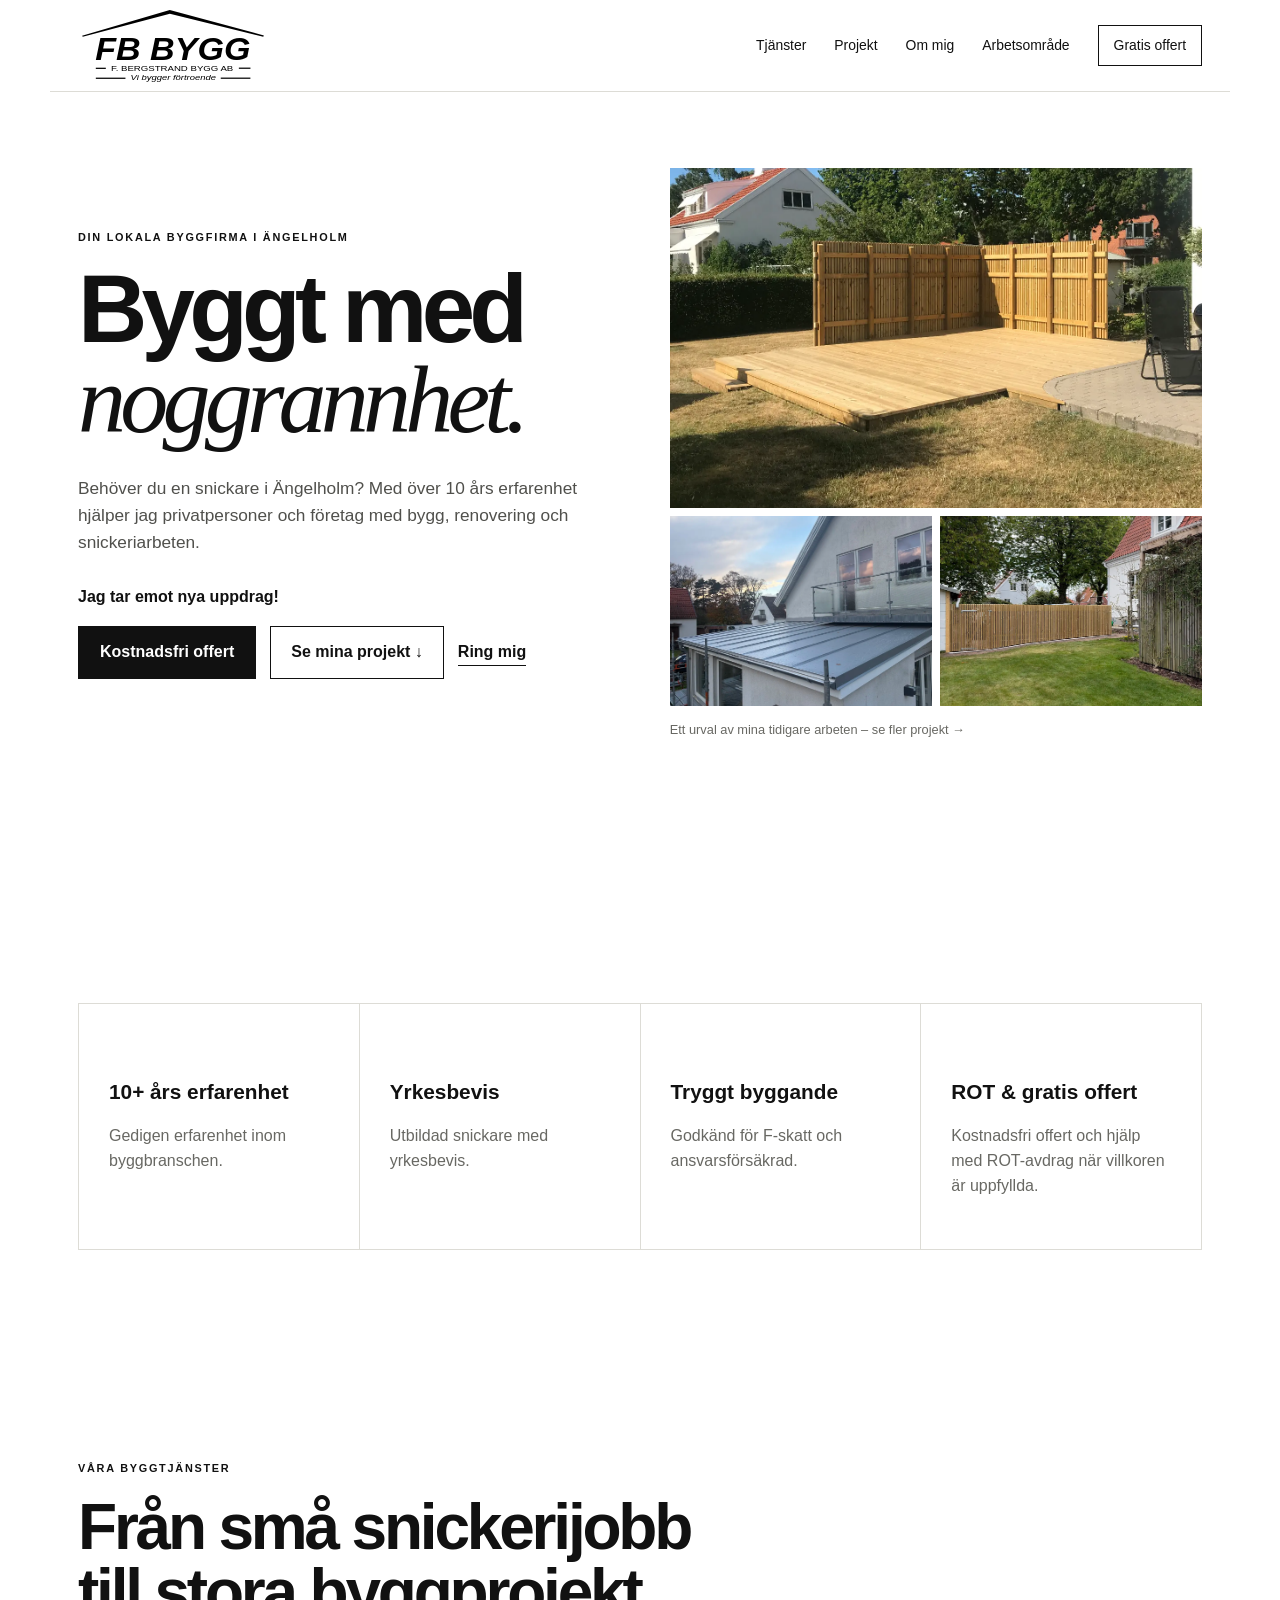
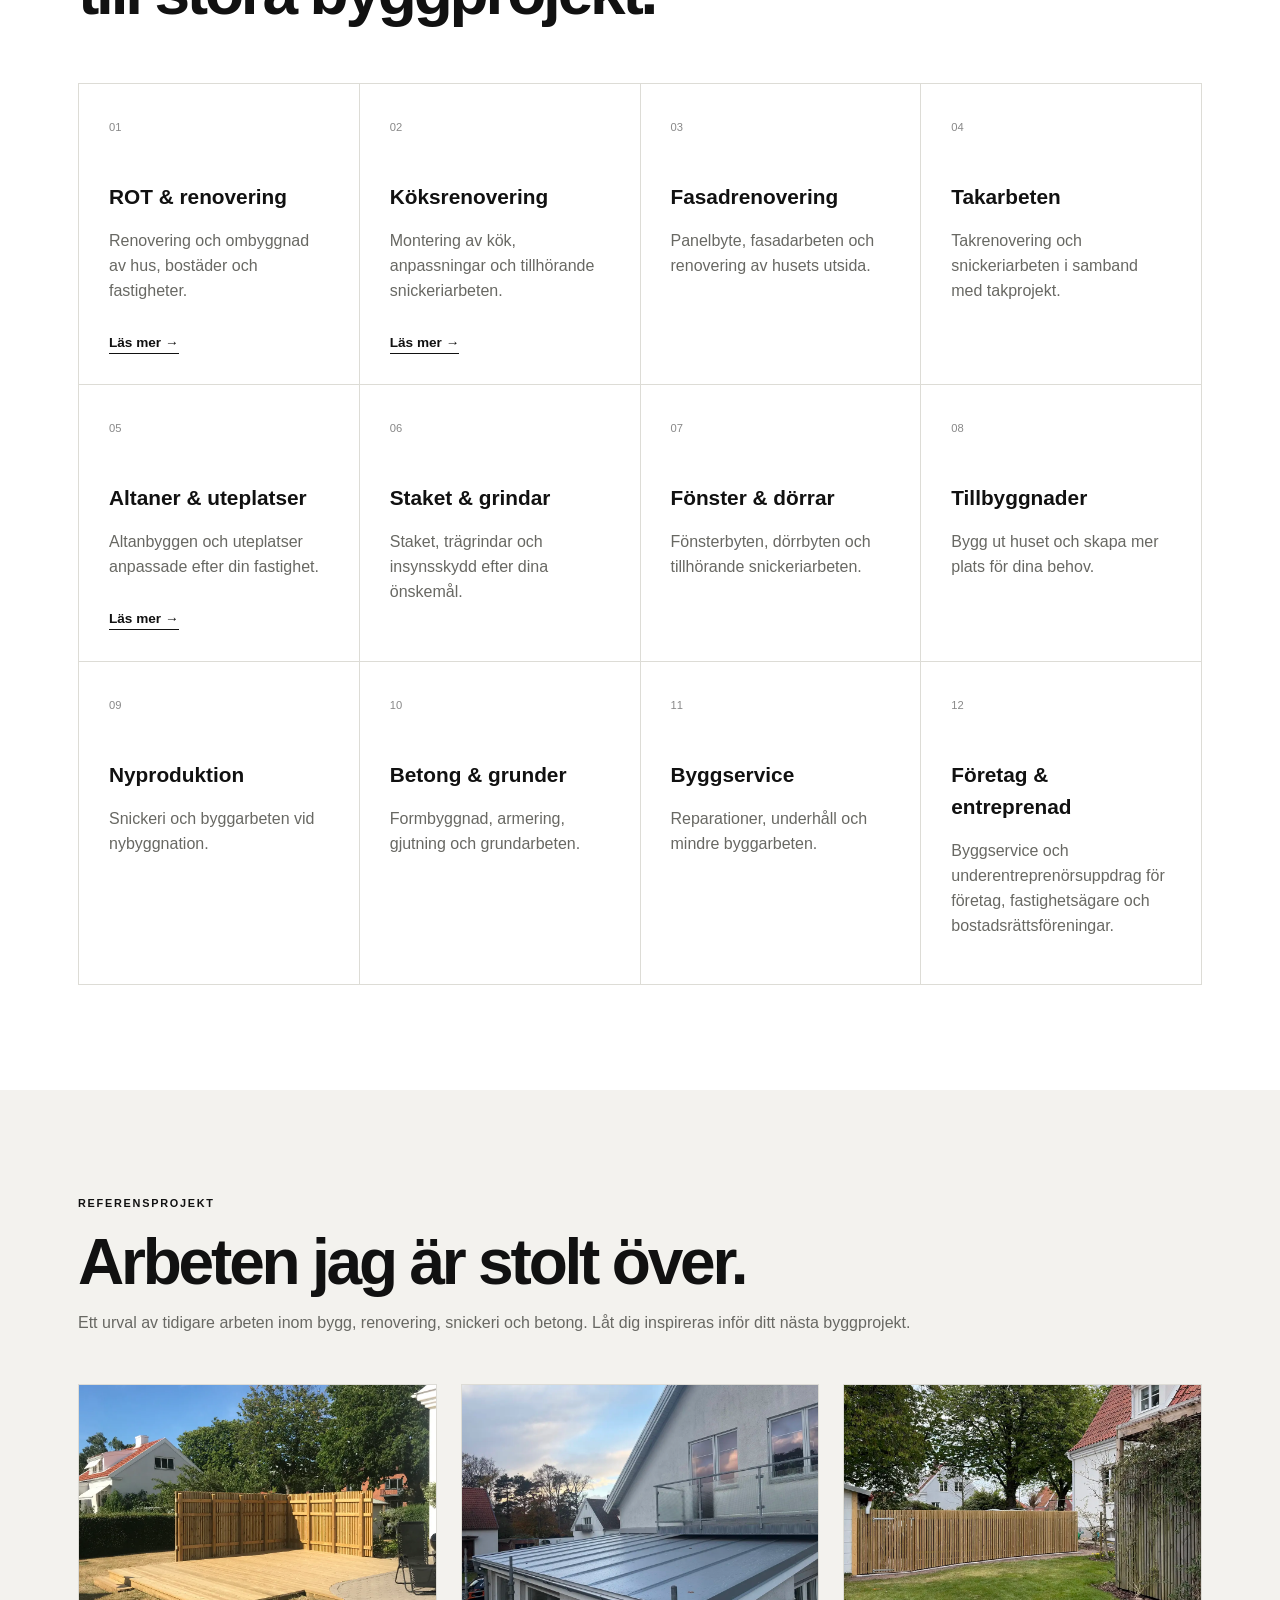
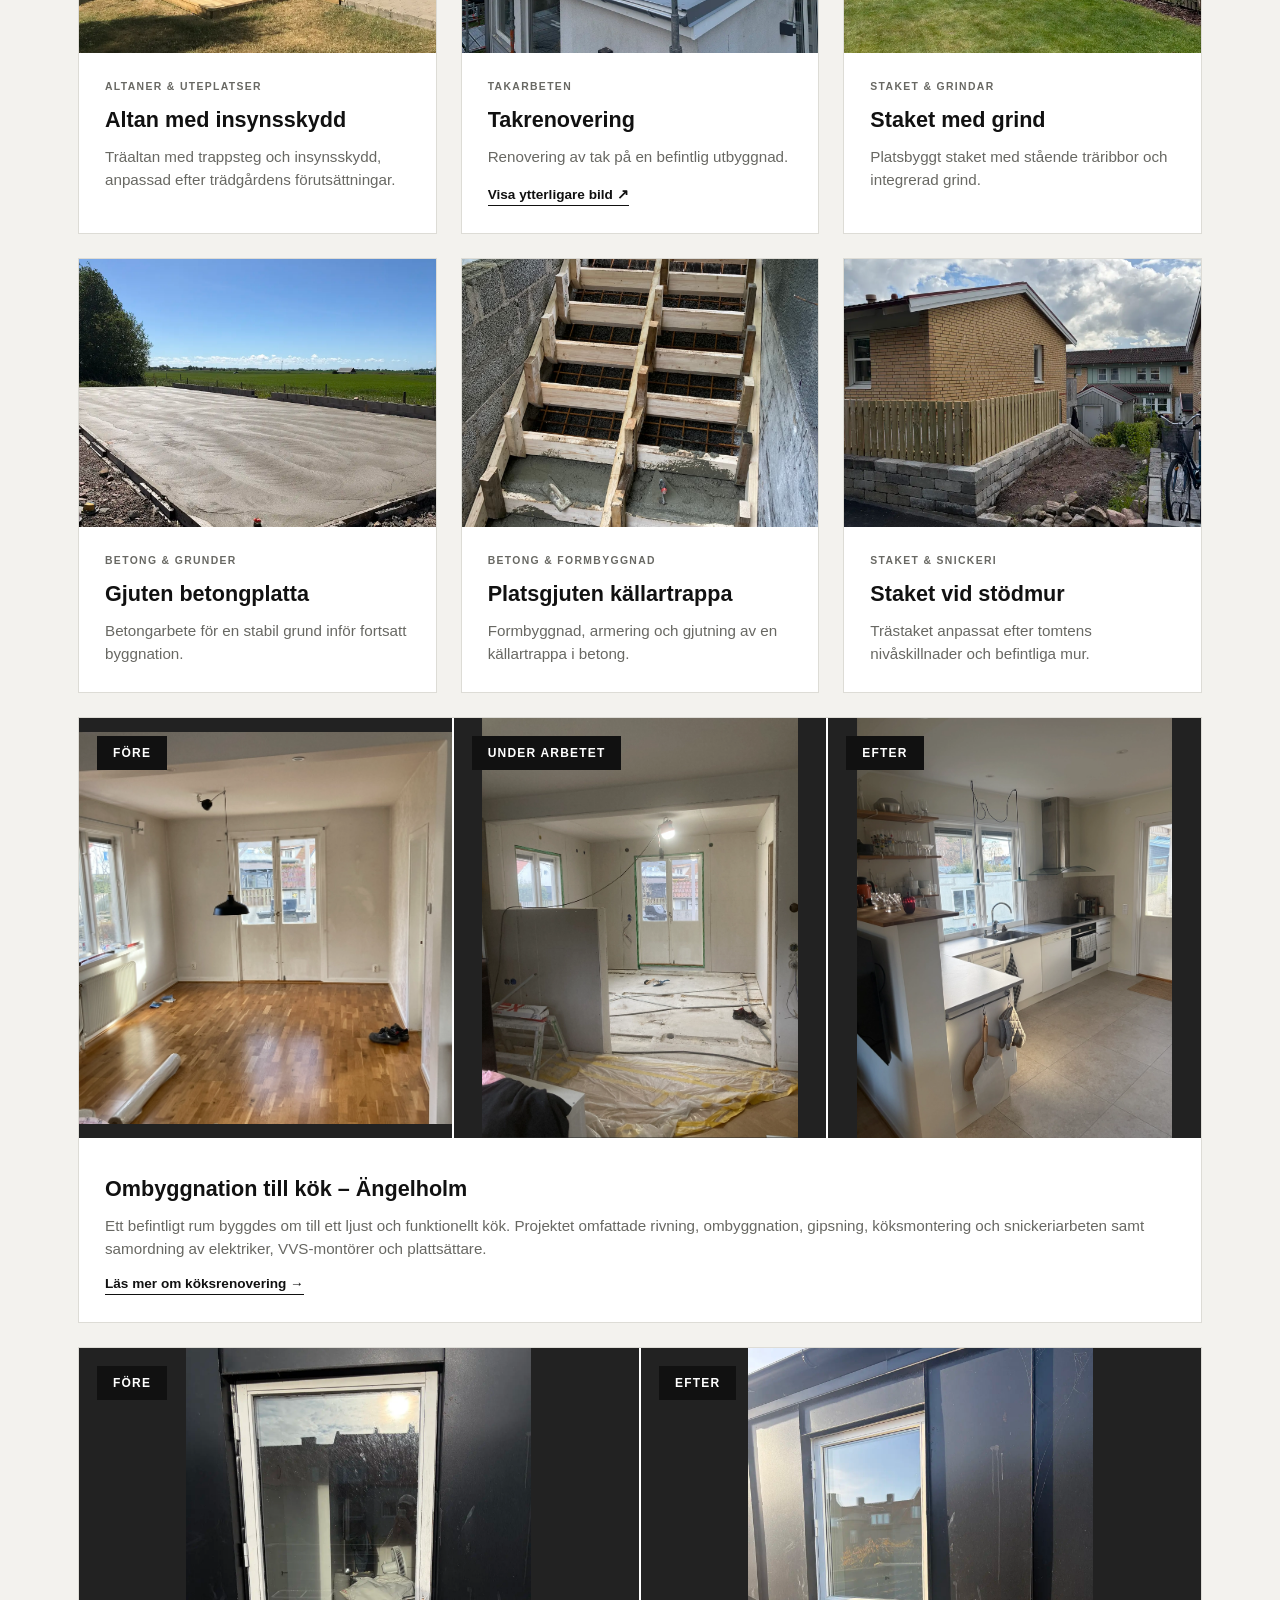
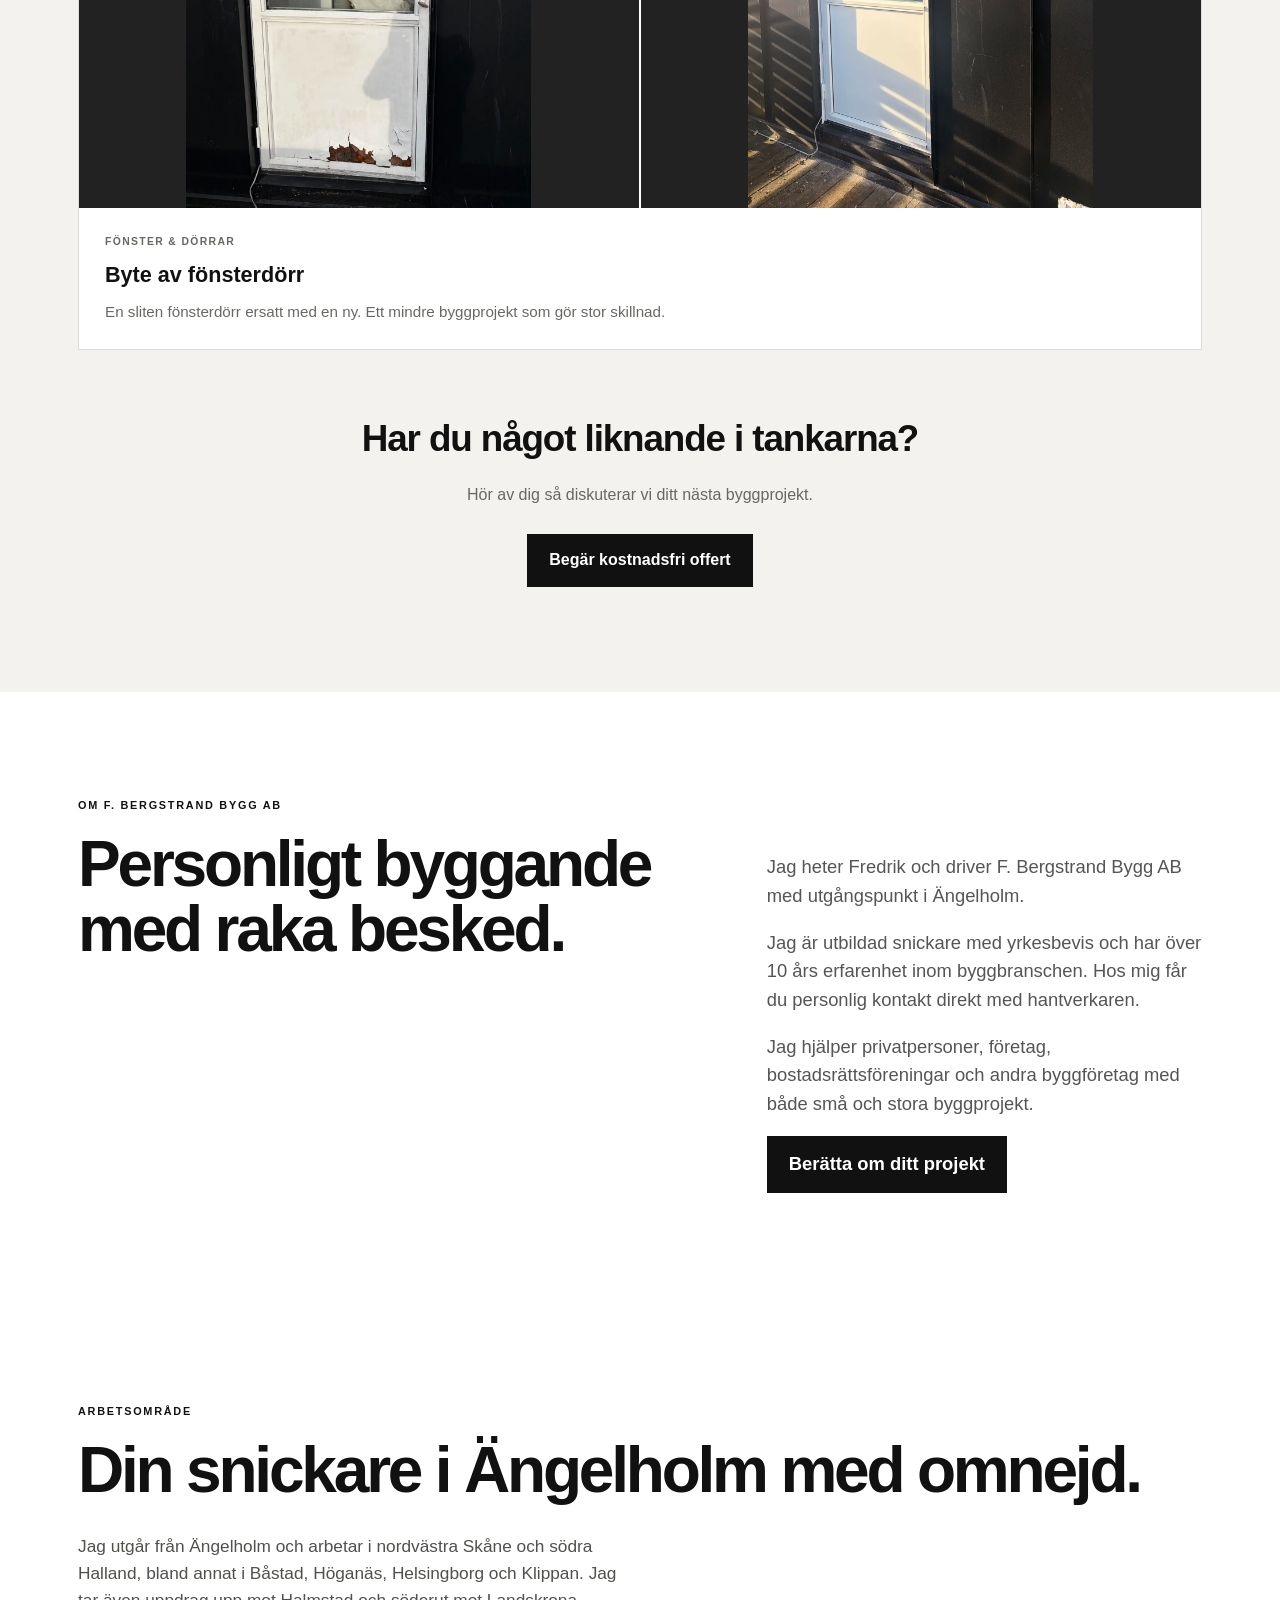
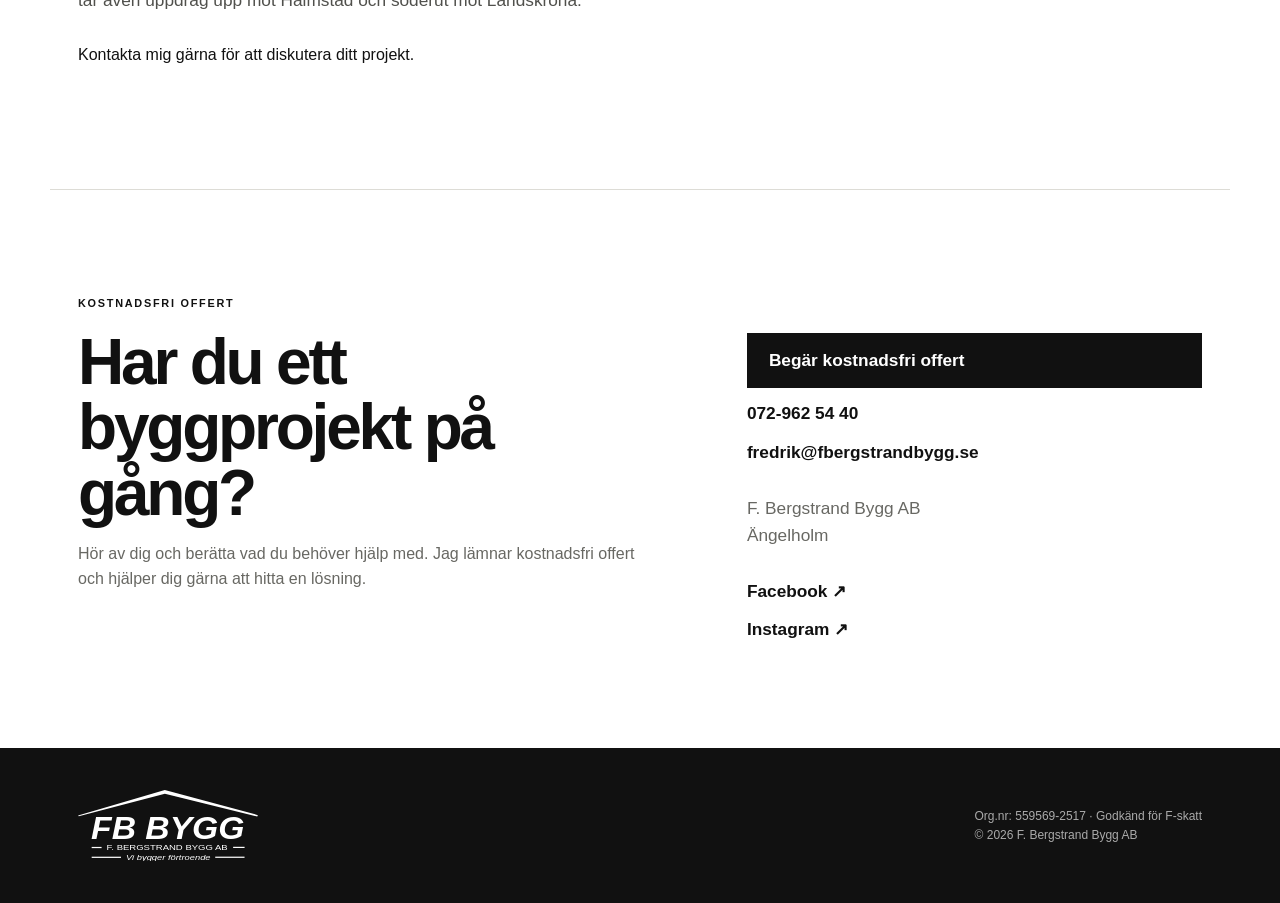
==== index.html @ 3c3e4820 "Add kitchen renovation SEO page and three-stage project gallery" ====
<!doctype html>
<html lang="sv">
  <head>
    <meta charset="utf-8" />
    <meta name="viewport" content="width=device-width, initial-scale=1" />
    <title>Snickare & Byggfirma i Ängelholm | F. Bergstrand Bygg AB</title>
    <meta
      name="description"
      content="Din lokala snickare i Ängelholm. Över 10 års erfarenhet av renovering, kök, tak, fasader, altaner och byggservice. Kontakta F. Bergstrand Bygg AB för kostnadsfri offert."
    />
    <link rel="canonical" href="https://fbergstrandbygg.se/" />
    <meta property="og:type" content="website" />
    <meta property="og:locale" content="sv_SE" />
    <meta
      property="og:title"
      content="F. Bergstrand Bygg AB – Din snickare i Ängelholm"
    />
    <meta
      property="og:description"
      content="Bygg, renovering och snickeri. Över 10 års erfarenhet. Kostnadsfri offert."
    />
    <meta property="og:url" content="https://fbergstrandbygg.se/" />
    <link rel="stylesheet" href="style.css" />
    <script type="application/ld+json">
      {
        "@context": "https://schema.org",
        "@type": "GeneralContractor",
        "@id": "https://fbergstrandbygg.se/#foretag",
        "name": "F. Bergstrand Bygg AB",
        "url": "https://fbergstrandbygg.se/",
        "telephone": "+46729625440",
        "email": "fredrik@fbergstrandbygg.se",
        "identifier": "559569-2517",
        "description": "Byggfirma och snickare med utgångspunkt i Ängelholm. Renovering, nyproduktion, snickeri och byggservice.",
        "areaServed": [
          "Ängelholm",
          "Båstad",
          "Höganäs",
          "Helsingborg",
          "Klippan",
          "Halmstad",
          "Landskrona"
        ],
        "sameAs": [
          "https://www.facebook.com/profile.php?id=61596413686099",
          "https://www.instagram.com/f.bergstrandbyggab/"
        ]
      }
    </script>
  </head>

  <body>
    <header class="header">
      <a
        class="logo-link"
        href="#top"
        aria-label="F. Bergstrand Bygg AB – Startsida"
      >
        <img
          src="assets/logo-white.svg"
          alt="F. Bergstrand Bygg AB"
          class="header-logo"
        />
      </a>
      <a class="mobile-offer" href="#kontakt"> Gratis offert </a>

      <button
        class="menu-toggle"
        type="button"
        aria-label="Öppna meny"
        aria-expanded="false"
        aria-controls="main-nav"
      >
        <span></span>
        <span></span>
        <span></span>
      </button>

      <nav id="main-nav" aria-label="Huvudmeny">
        <a href="#tjanster">Tjänster</a>
        <a href="#projekt">Projekt</a>
        <a href="#om">Om mig</a>
        <a href="#arbetsomrade">Arbetsområde</a>
        <a class="nav-button" href="#kontakt"> Gratis offert </a>
      </nav>
    </header>

    <main id="top">
      <section class="hero">
        <div class="hero-copy">
          <p class="eyebrow">Din lokala byggfirma i Ängelholm</p>
          <h1>Byggt med<br /><i>noggrannhet.</i></h1>
          <p class="lead">
            Behöver du en snickare i Ängelholm? Med över 10 års erfarenhet
            hjälper jag privatpersoner och företag med bygg, renovering och
            snickeriarbeten.
          </p>
          <p><strong>Jag tar emot nya uppdrag!</strong></p>
          <div class="buttons">
            <a class="button" href="#kontakt">Kostnadsfri offert</a>
            <a class="button-outline" href="#projekt">Se mina projekt ↓</a>
            <a class="link" href="tel:+46729625440">Ring mig</a>
          </div>
        </div>
        <div class="hero-gallery">
          <a class="hero-gallery-main" href="#projekt">
            <img
              src="assets/images/altan-insynsskydd.webp"
              alt="Träaltan med platsbyggt insynsskydd"
              fetchpriority="high"
            />
          </a>

          <a href="#projekt">
            <img
              src="assets/images/takrenovering-01.webp"
              alt="Takrenovering med plåttak"
            />
          </a>

          <a href="#projekt">
            <img
              src="assets/images/staket-insynsskydd.webp"
              alt="Platsbyggt trästaket med grind"
            />
          </a>

          <a class="hero-gallery-caption" href="#projekt">
            Ett urval av mina tidigare arbeten – se fler projekt →
          </a>
        </div>
      </section>

      <section class="section" aria-label="Trygghet och kompetens">
        <div class="service-grid">
          <article>
            <h3>10+ års erfarenhet</h3>
            <p>Gedigen erfarenhet inom byggbranschen.</p>
          </article>
          <article>
            <h3>Yrkesbevis</h3>
            <p>Utbildad snickare med yrkesbevis.</p>
          </article>
          <article>
            <h3>Tryggt byggande</h3>
            <p>Godkänd för F-skatt och ansvarsförsäkrad.</p>
          </article>
          <article>
            <h3>ROT & gratis offert</h3>
            <p>
              Kostnadsfri offert och hjälp med ROT-avdrag när villkoren är
              uppfyllda.
            </p>
          </article>
        </div>
      </section>

      <section id="tjanster" class="section">
        <div class="intro">
          <p class="eyebrow">Våra byggtjänster</p>
          <h2>Från små snickerijobb<br />till stora byggprojekt.</h2>
        </div>

        <div class="service-grid">
          <article>
            <span>01</span>
            <h3>ROT & renovering</h3>
            <p>Renovering och ombyggnad av hus, bostäder och fastigheter.</p>
            <a class="service-link" href="tjanster/renovering/"> Läs mer → </a>
          </article>
          <article>
            <span>02</span>
            <h3>Köksrenovering</h3>
            <p>
              Montering av kök, anpassningar och tillhörande snickeriarbeten.
            </p>
            <a class="service-link" href="tjanster/koksrenovering/">
              Läs mer →
            </a>
          </article>
          <article>
            <span>03</span>
            <h3>Fasadrenovering</h3>
            <p>Panelbyte, fasadarbeten och renovering av husets utsida.</p>
          </article>
          <article>
            <span>04</span>
            <h3>Takarbeten</h3>
            <p>Takrenovering och snickeriarbeten i samband med takprojekt.</p>
          </article>
          <article>
            <span>05</span>
            <h3>Altaner & uteplatser</h3>
            <p>Altanbyggen och uteplatser anpassade efter din fastighet.</p>
            <a class="service-link" href="tjanster/altaner/"> Läs mer → </a>
          </article>
          <article>
            <span>06</span>
            <h3>Staket & grindar</h3>
            <p>Staket, trägrindar och insynsskydd efter dina önskemål.</p>
          </article>
          <article>
            <span>07</span>
            <h3>Fönster & dörrar</h3>
            <p>Fönsterbyten, dörrbyten och tillhörande snickeriarbeten.</p>
          </article>
          <article>
            <span>08</span>
            <h3>Tillbyggnader</h3>
            <p>Bygg ut huset och skapa mer plats för dina behov.</p>
          </article>
          <article>
            <span>09</span>
            <h3>Nyproduktion</h3>
            <p>Snickeri och byggarbeten vid nybyggnation.</p>
          </article>
          <article>
            <span>10</span>
            <h3>Betong & grunder</h3>
            <p>Formbyggnad, armering, gjutning och grundarbeten.</p>
          </article>
          <article>
            <span>11</span>
            <h3>Byggservice</h3>
            <p>Reparationer, underhåll och mindre byggarbeten.</p>
          </article>
          <article>
            <span>12</span>
            <h3>Företag & entreprenad</h3>
            <p>
              Byggservice och underentreprenörsuppdrag för företag,
              fastighetsägare och bostadsrättsföreningar.
            </p>
          </article>
        </div>
      </section>

      <section id="projekt" class="projects">
        <div class="section project-section">
          <p class="eyebrow">Referensprojekt</p>
          <h2>Arbeten jag är stolt över.</h2>
          <p class="muted">
            Ett urval av tidigare arbeten inom bygg, renovering, snickeri och
            betong. Låt dig inspireras inför ditt nästa byggprojekt.
          </p>

          <div class="reference-grid">
            <article class="reference-card">
              <img
                src="assets/images/altan-insynsskydd.webp"
                alt="Träaltan med trappsteg och insynsskydd"
                loading="lazy"
              />
              <div class="reference-copy">
                <span>Altaner & uteplatser</span>
                <h3>Altan med insynsskydd</h3>
                <p>
                  Träaltan med trappsteg och insynsskydd, anpassad efter
                  trädgårdens förutsättningar.
                </p>
              </div>
            </article>

            <article class="reference-card">
              <img
                src="assets/images/takrenovering-01.webp"
                alt="Renoverat tak med plåttäckning"
                loading="lazy"
              />
              <div class="reference-copy">
                <span>Takarbeten</span>
                <h3>Takrenovering</h3>
                <p>Renovering av tak på en befintlig utbyggnad.</p>
                <a
                  class="project-link"
                  href="assets/images/takrenovering-02.webp"
                  target="_blank"
                  rel="noopener"
                >
                  Visa ytterligare bild ↗
                </a>
              </div>
            </article>

            <article class="reference-card">
              <img
                src="assets/images/staket-insynsskydd.webp"
                alt="Platsbyggt trästaket med integrerad grind"
                loading="lazy"
              />
              <div class="reference-copy">
                <span>Staket & grindar</span>
                <h3>Staket med grind</h3>
                <p>
                  Platsbyggt staket med stående träribbor och integrerad grind.
                </p>
              </div>
            </article>

            <article class="reference-card">
              <img
                src="assets/images/gjuten-platta.webp"
                alt="Gjuten betongplatta för byggprojekt"
                loading="lazy"
              />
              <div class="reference-copy">
                <span>Betong & grunder</span>
                <h3>Gjuten betongplatta</h3>
                <p>
                  Betongarbete för en stabil grund inför fortsatt byggnation.
                </p>
              </div>
            </article>

            <article class="reference-card">
              <img
                src="assets/images/gjuten-kallartrappa.jpg"
                alt="Formbyggnad och gjutning av källartrappa"
                loading="lazy"
              />
              <div class="reference-copy">
                <span>Betong & formbyggnad</span>
                <h3>Platsgjuten källartrappa</h3>
                <p>
                  Formbyggnad, armering och gjutning av en källartrappa i
                  betong.
                </p>
              </div>
            </article>

            <article class="reference-card">
              <img
                src="assets/images/staket.webp"
                alt="Trästaket anpassat till befintlig stödmur"
                loading="lazy"
              />
              <div class="reference-copy">
                <span>Staket & snickeri</span>
                <h3>Staket vid stödmur</h3>
                <p>
                  Trästaket anpassat efter tomtens nivåskillnader och befintliga
                  mur.
                </p>
              </div>
            </article>
            <article class="reference-card reference-wide">
              <div class="before-after before-after--three">
                <figure>
                  <img
                    src="assets/images/koksrenovering-fore.webp"
                    alt="Befintligt rum före ombyggnation till kök i Ängelholm"
                    loading="lazy"
                  />
                  <figcaption>Före</figcaption>
                </figure>

                <figure>
                  <img
                    src="assets/images/koksrenovering-01.webp"
                    alt="Pågående ombyggnation med gipsning och förberedelser för köksinstallation"
                    loading="lazy"
                  />
                  <figcaption>Under arbetet</figcaption>
                </figure>

                <figure>
                  <img
                    src="assets/images/koksrenovering-efter.webp"
                    alt="Färdigt kök med vita köksskåp och klinkergolv i Ängelholm"
                    loading="lazy"
                  />
                  <figcaption>Efter</figcaption>
                </figure>
              </div>

              <div class="reference-copy">
                <h3>Ombyggnation till kök – Ängelholm</h3>

                <p>
                  Ett befintligt rum byggdes om till ett ljust och funktionellt
                  kök. Projektet omfattade rivning, ombyggnation, gipsning,
                  köksmontering och snickeriarbeten samt samordning av
                  elektriker, VVS-montörer och plattsättare.
                </p>
                <a class="service-link" href="tjanster/koksrenovering/">
                  Läs mer om köksrenovering →
                </a>
              </div>
            </article>
            <article class="reference-card reference-wide">
              <div class="before-after">
                <figure>
                  <img
                    src="assets/images/fonsterdorr-gammal.webp"
                    alt="Sliten fönsterdörr före byte"
                    loading="lazy"
                  />
                  <figcaption>Före</figcaption>
                </figure>
                <figure>
                  <img
                    src="assets/images/fonsterdorr-ny.webp"
                    alt="Ny fönsterdörr efter byte"
                    loading="lazy"
                  />
                  <figcaption>Efter</figcaption>
                </figure>
              </div>
              <div class="reference-copy">
                <span>Fönster & dörrar</span>
                <h3>Byte av fönsterdörr</h3>
                <p>
                  En sliten fönsterdörr ersatt med en ny. Ett mindre byggprojekt
                  som gör stor skillnad.
                </p>
              </div>
            </article>
          </div>

          <div class="project-cta">
            <h3>Har du något liknande i tankarna?</h3>
            <p>Hör av dig så diskuterar vi ditt nästa byggprojekt.</p>
            <a class="button" href="#kontakt"> Begär kostnadsfri offert </a>
          </div>
        </div>
      </section>

      <section id="om" class="about section">
        <div>
          <p class="eyebrow">Om F. Bergstrand Bygg AB</p>
          <h2>Personligt byggande med raka besked.</h2>
        </div>
        <div class="about-copy">
          <p>
            Jag heter Fredrik och driver F. Bergstrand Bygg AB med utgångspunkt
            i Ängelholm.
          </p>
          <p>
            Jag är utbildad snickare med yrkesbevis och har över 10 års
            erfarenhet inom byggbranschen. Hos mig får du personlig kontakt
            direkt med hantverkaren.
          </p>
          <p>
            Jag hjälper privatpersoner, företag, bostadsrättsföreningar och
            andra byggföretag med både små och stora byggprojekt.
          </p>
          <a class="button" href="#kontakt">Berätta om ditt projekt</a>
        </div>
      </section>

      <section id="arbetsomrade" class="section">
        <div class="intro">
          <p class="eyebrow">Arbetsområde</p>
          <h2>Din snickare i Ängelholm med omnejd.</h2>
        </div>
        <p class="lead">
          Jag utgår från Ängelholm och arbetar i nordvästra Skåne och södra
          Halland, bland annat i Båstad, Höganäs, Helsingborg och Klippan. Jag
          tar även uppdrag upp mot Halmstad och söderut mot Landskrona.
        </p>
        <p>Kontakta mig gärna för att diskutera ditt projekt.</p>
      </section>

      <section id="kontakt" class="contact section">
        <div>
          <p class="eyebrow">Kostnadsfri offert</p>
          <h2>Har du ett byggprojekt på gång?</h2>
          <p class="muted">
            Hör av dig och berätta vad du behöver hjälp med. Jag lämnar
            kostnadsfri offert och hjälper dig gärna att hitta en lösning.
          </p>
        </div>
        <div class="contact-info">
          <a
            class="button"
            href="mailto:fredrik@fbergstrandbygg.se?subject=Offertf%C3%B6rfr%C3%A5gan"
            >Begär kostnadsfri offert</a
          >
          <a href="tel:+46729625440">072-962 54 40</a>
          <a href="mailto:fredrik@fbergstrandbygg.se"
            >fredrik@fbergstrandbygg.se</a
          >
          <p>F. Bergstrand Bygg AB<br />Ängelholm</p>
          <a href="https://www.facebook.com/profile.php?id=61596413686099"
            >Facebook ↗</a
          >
          <a href="https://www.instagram.com/f.bergstrandbyggab/"
            >Instagram ↗</a
          >
        </div>
      </section>
    </main>

    <footer>
      <a class="footer-logo" href="#top">
        <img
          src="assets/logo-white.svg"
          alt="F. Bergstrand Bygg AB"
          class="footer-brand"
        />
      </a>
      <div>
        Org.nr: 559569-2517 · Godkänd för F-skatt
        <br />© 2026 F. Bergstrand Bygg AB
      </div>
    </footer>
    <script>
      const menuToggle = document.querySelector(".menu-toggle");
      const mainNav = document.querySelector("#main-nav");

      function setMenu(open) {
        mainNav.classList.toggle("is-open", open);
        menuToggle.setAttribute("aria-expanded", String(open));
        menuToggle.setAttribute(
          "aria-label",
          open ? "Stäng meny" : "Öppna meny",
        );
      }

      menuToggle.addEventListener("click", () => {
        setMenu(!mainNav.classList.contains("is-open"));
      });

      mainNav.querySelectorAll("a").forEach((link) => {
        link.addEventListener("click", () => {
          setMenu(false);
        });
      });

      document.addEventListener("keydown", (event) => {
        if (event.key === "Escape" && mainNav.classList.contains("is-open")) {
          setMenu(false);
          menuToggle.focus();
        }
      });
    </script>
  </body>
</html>
---- style.css ----
:root {
  --ink: #111;
  --muted: #686863;
  --paper: #fff;
  --soft: #f3f2ee;
  --line: #dddcd6;
  --max: 1180px;
}

* {
  box-sizing: border-box;
}

html {
  scroll-behavior: smooth;
}

body {
  margin: 0;
  background: var(--paper);
  color: var(--ink);
  font-family: Arial, Helvetica, sans-serif;
  line-height: 1.55;
}

a {
  color: inherit;
  text-decoration: none;
}

.header {
  height: 92px;
  max-width: var(--max);
  margin: auto;
  padding: 0 28px;
  display: flex;
  align-items: center;
  justify-content: space-between;
  border-bottom: 1px solid var(--line);
}

.logo-link {
  display: flex;
  flex-direction: column;
  line-height: 1;
}

.mini-logo {
  font-size: 1.25rem;
  font-weight: 900;
  letter-spacing: 0.1em;
}

.logo-link>span:last-child {
  font-size: 0.61rem;
  letter-spacing: 0.08em;
  margin-top: 7px;
}

nav {
  display: flex;
  gap: 28px;
  align-items: center;
  font-size: 0.87rem;
}

nav a:hover {
  opacity: 0.55;
}

.nav-button {
  border: 1px solid var(--ink);
  padding: 9px 15px;
}

.hero {
  max-width: var(--max);
  margin: auto;
  padding: 76px 28px 100px;
  display: grid;
  grid-template-columns: 1fr 1.02fr;
  gap: 70px;
  align-items: center;
}

.eyebrow {
  text-transform: uppercase;
  letter-spacing: 0.16em;
  font-size: 0.68rem;
  font-weight: 700;
  margin: 0 0 18px;
}

.hero h1 {
  font-size: clamp(3.5rem, 7.5vw, 7rem);
  line-height: 0.94;
  letter-spacing: -0.06em;
  margin: 0;
}

.hero h1 i {
  font-family: Georgia, serif;
  font-weight: 400;
}

.lead {
  max-width: 540px;
  color: #50504c;
  font-size: 1.08rem;
  margin: 30px 0;
}

.buttons {
  display: flex;
  gap: 24px;
  align-items: center;
}

.button {
  background: var(--ink);
  color: #fff;
  padding: 14px 22px;
  font-weight: 700;
}

.link {
  font-weight: 700;
  border-bottom: 1px solid var(--ink);
}

.placeholder {
  background: linear-gradient(135deg, #d9d8d2, #eeece7);
  color: #74746f;
  display: flex;
  align-items: center;
  justify-content: center;
  flex-direction: column;
}

.hero-photo {
  min-height: 575px;
}

.placeholder small {
  margin-top: 5px;
}

.section {
  max-width: var(--max);
  margin: auto;
  padding: 105px 28px;
}

.intro h2,
.project-section h2,
.about h2,
.contact h2 {
  font-size: clamp(2.6rem, 5vw, 4.7rem);
  line-height: 1.02;
  letter-spacing: -0.05em;
  margin: 0;
}

.service-grid {
  display: grid;
  grid-template-columns: repeat(4, 1fr);
  gap: 1px;
  background: var(--line);
  border: 1px solid var(--line);
  margin-top: 58px;
}

.service-grid article {
  background: #fff;
  min-height: 245px;
  padding: 30px;
}

.service-grid span {
  font-size: 0.7rem;
  color: #888;
}

.service-grid h3 {
  font-size: 1.3rem;
  margin: 42px 0 10px;
}

.service-grid p,
.muted {
  color: var(--muted);
}

.projects {
  background: var(--soft);
}

.project-section {
  padding-top: 105px;
  padding-bottom: 105px;
}

.project-grid {
  display: grid;
  grid-template-columns: 1.2fr 0.8fr 0.8fr;
  gap: 16px;
  margin-top: 55px;
}

.project-photo {
  min-height: 400px;
}

.project-photo:nth-child(2) {
  min-height: 300px;
}

.project-photo:nth-child(3) {
  min-height: 460px;
}

.about {
  display: grid;
  grid-template-columns: 1.15fr 0.85fr;
  gap: 100px;
  align-items: start;
}

.about-copy {
  font-size: 1.15rem;
  color: #555;
  padding-top: 38px;
}

.contact {
  border-top: 1px solid var(--line);
  display: grid;
  grid-template-columns: 1fr 0.8fr;
  gap: 100px;
}

.contact-info {
  padding-top: 38px;
  display: flex;
  flex-direction: column;
  gap: 12px;
  font-size: 1.08rem;
}

.contact-info a {
  font-weight: 700;
}

.contact-info p {
  color: var(--muted);
}

footer {
  background: var(--ink);
  color: #fff;
  padding: 42px max(28px, calc((100vw - var(--max)) / 2 + 28px));
  display: flex;
  justify-content: space-between;
  align-items: center;
  font-size: 0.75rem;
  color: #aaa;
}

.footer-logo {
  color: #fff;
  font-weight: 900;
  letter-spacing: 0.1em;
}

.footer-logo small {
  display: block;
  font-weight: 400;
  font-size: 0.58rem;
  letter-spacing: 0.08em;
  margin-top: 5px;
}

@media (max-width: 800px) {
  .header {
    height: auto;
    padding: 20px 22px;
  }

  .header nav {
    display: none;
  }

  .hero {
    grid-template-columns: 1fr;
    padding: 58px 22px 70px;
    gap: 45px;
  }

  .hero-photo {
    min-height: 360px;
  }

  .section {
    padding: 78px 22px;
  }

  .service-grid {
    grid-template-columns: 1fr 1fr;
  }

  .project-grid {
    grid-template-columns: 1fr;
  }

  .project-photo,
  .project-photo:nth-child(2),
  .project-photo:nth-child(3) {
    min-height: 270px;
  }

  .about,
  .contact {
    grid-template-columns: 1fr;
    gap: 20px;
  }

  .about-copy,
  .contact-info {
    padding-top: 5px;
  }

  footer {
    padding: 35px 22px;
    display: block;
  }

  footer>div:last-child {
    margin-top: 20px;
  }
}

@media (max-width: 480px) {
  .service-grid {
    grid-template-columns: 1fr;
  }

  .service-grid article {
    min-height: 190px;
  }

  .service-grid h3 {
    margin-top: 25px;
  }
}

/* ======================================== DEVELOPMENT MODAL ======================================== */
.modal-overlay {
  position: fixed;
  inset: 0;
  z-index: 9999;
  display: flex;
  align-items: center;
  justify-content: center;
  padding: 28px;
  background: rgba(17, 17, 17, 0.72);
  backdrop-filter: blur(20px);
  -webkit-backdrop-filter: blur(20px);
}

.modal {
  width: min(620px, 100%);
  padding: 65px 60px;
  background: rgba(255, 255, 255, 0.96);
  color: var(--ink);
  text-align: center;
  box-shadow: 0 25px 80px rgba(0, 0, 0, 0.25);
}

.modal .eyebrow {
  margin-bottom: 20px;
}

.modal h2 {
  margin: 0;
  font-size: clamp(2.6rem, 6vw, 4.5rem);
  line-height: 0.98;
  letter-spacing: -0.05em;
}

.modal h2 i {
  font-family: Georgia, serif;
  font-weight: 400;
}

.modal-text {
  max-width: 430px;
  margin: 30px auto 32px;
  color: var(--muted);
  font-size: 1rem;
  line-height: 1.6;
}

.modal-contact {
  display: flex;
  flex-direction: column;
  gap: 8px;
  font-size: 1rem;
}

.modal-contact a {
  width: fit-content;
  margin: auto;
  font-weight: 700;
  border-bottom: 1px solid var(--ink);
  transition: opacity 0.2s;
}

.modal-contact a:hover {
  opacity: 0.55;
}

/* Mobile */
@media (max-width: 600px) {
  .modal-overlay {
    padding: 18px;
  }

  .modal {
    padding: 48px 28px;
  }

  .modal-logo {
    max-width: 150px;
    max-height: 100px;
    margin-bottom: 32px;
  }

  .modal h2 {
    font-size: clamp(2.3rem, 11vw, 3.5rem);
  }

  .modal-text {
    margin-top: 24px;
  }
}

.modal-logo {
  display: block;
  width: 410px;
  max-width: 100%;
  height: auto;
  margin: 0 auto 42px;
}

/* ========================================
   REFERENSPROJEKT
======================================== */

.reference-grid {
  display: grid;
  grid-template-columns: repeat(3, minmax(0, 1fr));
  gap: 24px;
  margin-top: 48px;
}

.reference-card {
  background: #fff;
  overflow: hidden;
  border: 1px solid var(--line);
  transition: box-shadow 0.25s ease,
    transform 0.25s ease;
}

.reference-card:hover {
  transform: translateY(-4px);
  box-shadow: 0 12px 30px rgba(0, 0, 0, 0.08);
}

.reference-card>img {
  display: block;
  width: 100%;
  aspect-ratio: 4 / 3;
  object-fit: cover;
  object-position: center;
}

.reference-copy {
  padding: 26px;
}

.reference-copy span {
  display: block;
  font-size: 0.65rem;
  font-weight: 700;
  text-transform: uppercase;
  letter-spacing: 0.13em;
  color: var(--muted);
}

.reference-copy h3 {
  font-size: 1.35rem;
  line-height: 1.2;
  margin: 12px 0;
}

.reference-copy p {
  color: var(--muted);
  font-size: 0.95rem;
  margin: 0;
}

.project-link {
  display: inline-block;
  margin-top: 16px;
  font-size: 0.85rem;
  font-weight: 700;
  border-bottom: 1px solid var(--ink);
}

.reference-wide {
  grid-column: 1 / -1;
}

.before-after {
  display: grid;
  grid-template-columns: 1fr 1fr;
  gap: 2px;
}

.before-after figure {
  position: relative;
  margin: 0;
  overflow: hidden;
  background: #222;
}

.before-after img {
  display: block;
  width: 100%;
  height: 460px;
  object-fit: contain;
}

.before-after figcaption {
  position: absolute;
  top: 18px;
  left: 18px;
  background: #111;
  color: #fff;
  padding: 8px 16px;
  font-size: 0.75rem;
  font-weight: 700;
  text-transform: uppercase;
  letter-spacing: 0.1em;
}

.project-cta {
  margin-top: 60px;
  text-align: center;
}

.project-cta h3 {
  font-size: clamp(1.6rem, 3vw, 2.3rem);
  letter-spacing: -0.03em;
  margin-bottom: 10px;
}

.project-cta p {
  color: var(--muted);
  margin-bottom: 26px;
}

.project-cta .button {
  display: inline-block;
}

.button {
  display: inline-block;
  transition: background 0.2s ease;
}

.button:hover {
  background: #333;
}

@media (max-width: 800px) {
  .reference-grid {
    grid-template-columns: repeat(2, minmax(0, 1fr));
    gap: 16px;
  }

  .reference-copy {
    padding: 22px;
  }

  .before-after img {
    height: 350px;
  }
}

@media (max-width: 480px) {
  .reference-grid {
    grid-template-columns: 1fr;
  }

  .before-after img {
    height: 240px;
  }

  .before-after figcaption {
    top: 10px;
    left: 10px;
    padding: 6px 10px;
  }
}

@media (prefers-reduced-motion: reduce) {
  html {
    scroll-behavior: auto;
  }

  .reference-card,
  .button {
    transition: none;
  }

  .reference-card:hover {
    transform: none;
  }
}

/* ========================================
   STARTSIDA – PROJEKTBILDER
======================================== */

.buttons {
  flex-wrap: wrap;
  gap: 14px;
}

.button-outline {
  display: inline-block;
  border: 1px solid var(--ink);
  padding: 13px 20px;
  font-weight: 700;
  transition: background 0.2s, color 0.2s;
}

.button-outline:hover {
  background: var(--ink);
  color: #fff;
}

.hero-gallery {
  display: grid;
  grid-template-columns: 1fr 1fr;
  gap: 8px;
}

.hero-gallery>a {
  overflow: hidden;
}

.hero-gallery-main {
  grid-column: 1 / -1;
}

.hero-gallery img {
  display: block;
  width: 100%;
  height: 190px;
  object-fit: cover;
  transition: transform 0.35s ease;
}

.hero-gallery-main img {
  height: 340px;
  object-position: center 65%;
}

.hero-gallery a:hover img {
  transform: scale(1.03);
}

.hero-gallery-caption {
  grid-column: 1 / -1;
  font-size: 0.8rem;
  color: var(--muted);
  padding-top: 6px;
}

.hero-gallery-caption:hover {
  color: var(--ink);
}

@media (max-width: 800px) {
  .hero-gallery-main img {
    height: 300px;
  }

  .hero-gallery img {
    height: 180px;
  }

  .hero-gallery-main img {
    height: 300px;
  }
}

@media (max-width: 480px) {
  .hero-gallery img {
    height: 135px;
  }

  .hero-gallery-main img {
    height: 240px;
  }
}

@media (prefers-reduced-motion: reduce) {
  .hero-gallery img {
    transition: none;
  }

  .hero-gallery a:hover img {
    transform: none;
  }
}

/* ========================================
   FÖRETAGSLOGOTYP
======================================== */

.logo-link {
  display: flex;
  align-items: center;
  justify-content: center;
}

.header-logo {
  display: block;
  width: 190px;
  height: auto;
  max-height: 72px;
  object-fit: contain;
}

@media (max-width: 800px) {
  .header-logo {
    width: 160px;
    max-height: 65px;
  }
}

@media (max-width: 480px) {
  .header-logo {
    width: 145px;
  }
}

.footer-brand {
  display: block;
  width: 180px;
  height: auto;
  max-height: 90px;
  object-fit: contain;
  filter: brightness(0) invert(1);
}

/* ========================================
   MOBILMENY
======================================== */

.menu-toggle,
.mobile-offer {
  display: none;
}

@media (max-width: 800px) {
  .header {
    position: relative;
    flex-wrap: wrap;
    gap: 12px;
  }

  .header .logo-link {
    margin-right: auto;
  }

  .mobile-offer {
    display: inline-block;
    background: var(--ink);
    color: #fff;
    padding: 10px 12px;
    font-size: 0.75rem;
    font-weight: 700;
  }

  .menu-toggle {
    display: flex;
    flex-direction: column;
    justify-content: center;
    gap: 5px;
    width: 36px;
    height: 40px;
    padding: 5px;
    background: transparent;
    border: 0;
    cursor: pointer;
  }

  .menu-toggle span {
    display: block;
    width: 100%;
    height: 2px;
    background: var(--ink);
    transition: transform 0.2s, opacity 0.2s;
  }

  .menu-toggle[aria-expanded="true"] span:nth-child(1) {
    transform: translateY(7px) rotate(45deg);
  }

  .menu-toggle[aria-expanded="true"] span:nth-child(2) {
    opacity: 0;
  }

  .menu-toggle[aria-expanded="true"] span:nth-child(3) {
    transform: translateY(-7px) rotate(-45deg);
  }

  .header nav {
    display: none;
    width: 100%;
    flex-direction: column;
    align-items: stretch;
    gap: 0;
    padding-top: 12px;
  }

  .header nav.is-open {
    display: flex;
  }

  .header nav a {
    padding: 16px 0;
    border-bottom: 1px solid var(--line);
    font-size: 1rem;
  }

  .header nav .nav-button {
    border: 0;
    font-weight: 700;
  }
}

@media (max-width: 380px) {
  .header {
    padding: 16px;
    gap: 8px;
  }

  .header-logo {
    width: 115px;
  }
}

a:focus-visible,
button:focus-visible {
  outline: 2px solid currentColor;
  outline-offset: 4px;
}

/* ========================================
   TJÄNSTESIDOR
======================================== */

.breadcrumbs {
  max-width: var(--max);
  margin: auto;
  padding: 24px 28px 0;
  display: flex;
  flex-wrap: wrap;
  gap: 10px;
  font-size: 0.78rem;
  color: var(--muted);
}

.breadcrumbs a:hover {
  text-decoration: underline;
}

.service-hero {
  max-width: var(--max);
  margin: auto;
  padding: 60px 28px 80px;
  display: grid;
  grid-template-columns: 1fr 1fr;
  align-items: center;
  gap: 65px;
}

.service-hero h1 {
  font-size: clamp(2.8rem, 5.5vw, 5.5rem);
  line-height: 1.15;
  letter-spacing: -0.055em;
  margin: 0;
}

.service-hero .buttons {
  margin-top: 28px;
}

.service-hero-image {
  margin: 0;
}

.service-hero-image img {
  display: block;
  width: 100%;
  aspect-ratio: 4 / 5;
  object-fit: cover;
}

.service-hero-image figcaption {
  font-size: 0.8rem;
  color: var(--muted);
  margin-top: 10px;
}

.trust-strip {
  display: grid;
  grid-template-columns: repeat(4, 1fr);
  max-width: var(--max);
  margin: auto;
  padding: 24px 28px;
  border-top: 1px solid var(--line);
  border-bottom: 1px solid var(--line);
  text-align: center;
  gap: 20px;
  font-size: 0.85rem;
  font-weight: 700;
}

.service-content h2 {
  font-size: clamp(2rem, 4vw, 3.5rem);
  line-height: 1.08;
  letter-spacing: -0.045em;
  margin: 0 0 25px;
}

.service-content>p:not(.eyebrow) {
  max-width: 780px;
  color: #50504c;
  font-size: 1.08rem;
  line-height: 1.8;
}

.service-content>p+h2 {
  margin-top: 55px;
}

.service-checklist {
  list-style: none;
  padding: 0;
  margin: 30px 0 0;
  display: grid;
  grid-template-columns: 1fr 1fr;
  gap: 15px 30px;
}

.service-checklist li {
  padding: 15px 0 15px 30px;
  border-bottom: 1px solid var(--line);
  position: relative;
}

.service-checklist li::before {
  content: "✓";
  position: absolute;
  left: 0;
  font-weight: 700;
}

.process-grid {
  display: grid;
  grid-template-columns: repeat(4, 1fr);
  gap: 24px;
  margin-top: 40px;
}

.process-grid article {
  background: #fff;
  padding: 28px;
  border: 1px solid var(--line);
}

.process-grid span {
  font-size: 0.8rem;
  color: var(--muted);
}

.process-grid h3 {
  font-size: 1.25rem;
  margin: 25px 0 12px;
}

.process-grid p {
  color: var(--muted);
}

.faq {
  max-width: 850px;
  margin-top: 35px;
}

.faq details {
  border-bottom: 1px solid var(--line);
  padding: 22px 0;
}

.faq summary {
  cursor: pointer;
  font-weight: 700;
  font-size: 1.05rem;
}

.faq details p {
  color: var(--muted);
  max-width: 750px;
  line-height: 1.7;
  margin-bottom: 0;
}

.service-content>.button-outline {
  margin: 12px 12px 0 0;
}

@media (max-width: 800px) {
  .breadcrumbs {
    padding: 20px 22px 0;
  }

  .service-hero {
    grid-template-columns: 1fr;
    padding: 40px 22px 60px;
    gap: 35px;
  }

  .service-hero-image img {
    aspect-ratio: 4 / 3;
  }

  .trust-strip {
    grid-template-columns: 1fr 1fr;
    padding: 24px 22px;
  }

  .process-grid {
    grid-template-columns: 1fr 1fr;
  }

  .service-checklist {
    grid-template-columns: 1fr;
    gap: 0;
  }
}

@media (max-width: 480px) {
  .process-grid {
    grid-template-columns: 1fr;
  }

  .process-grid article {
    padding: 22px;
  }
}

.service-link {
  display: inline-block;
  margin-top: 12px;
  font-size: 0.85rem;
  font-weight: 700;
  border-bottom: 1px solid var(--ink);
}

.service-link:hover {
  opacity: 0.6;
}/* Projektbilder i tre steg */

.before-after--three {
  grid-template-columns: repeat(3, minmax(0, 1fr));
}

.before-after--three img {
  height: 420px;
}

@media (max-width: 800px) {
  .before-after--three img {
    height: 320px;
  }
}

@media (max-width: 480px) {
  .before-after--three {
    grid-template-columns: 1fr;
  }

  .before-after--three img {
    height: auto;
    max-height: 480px;
  }
}
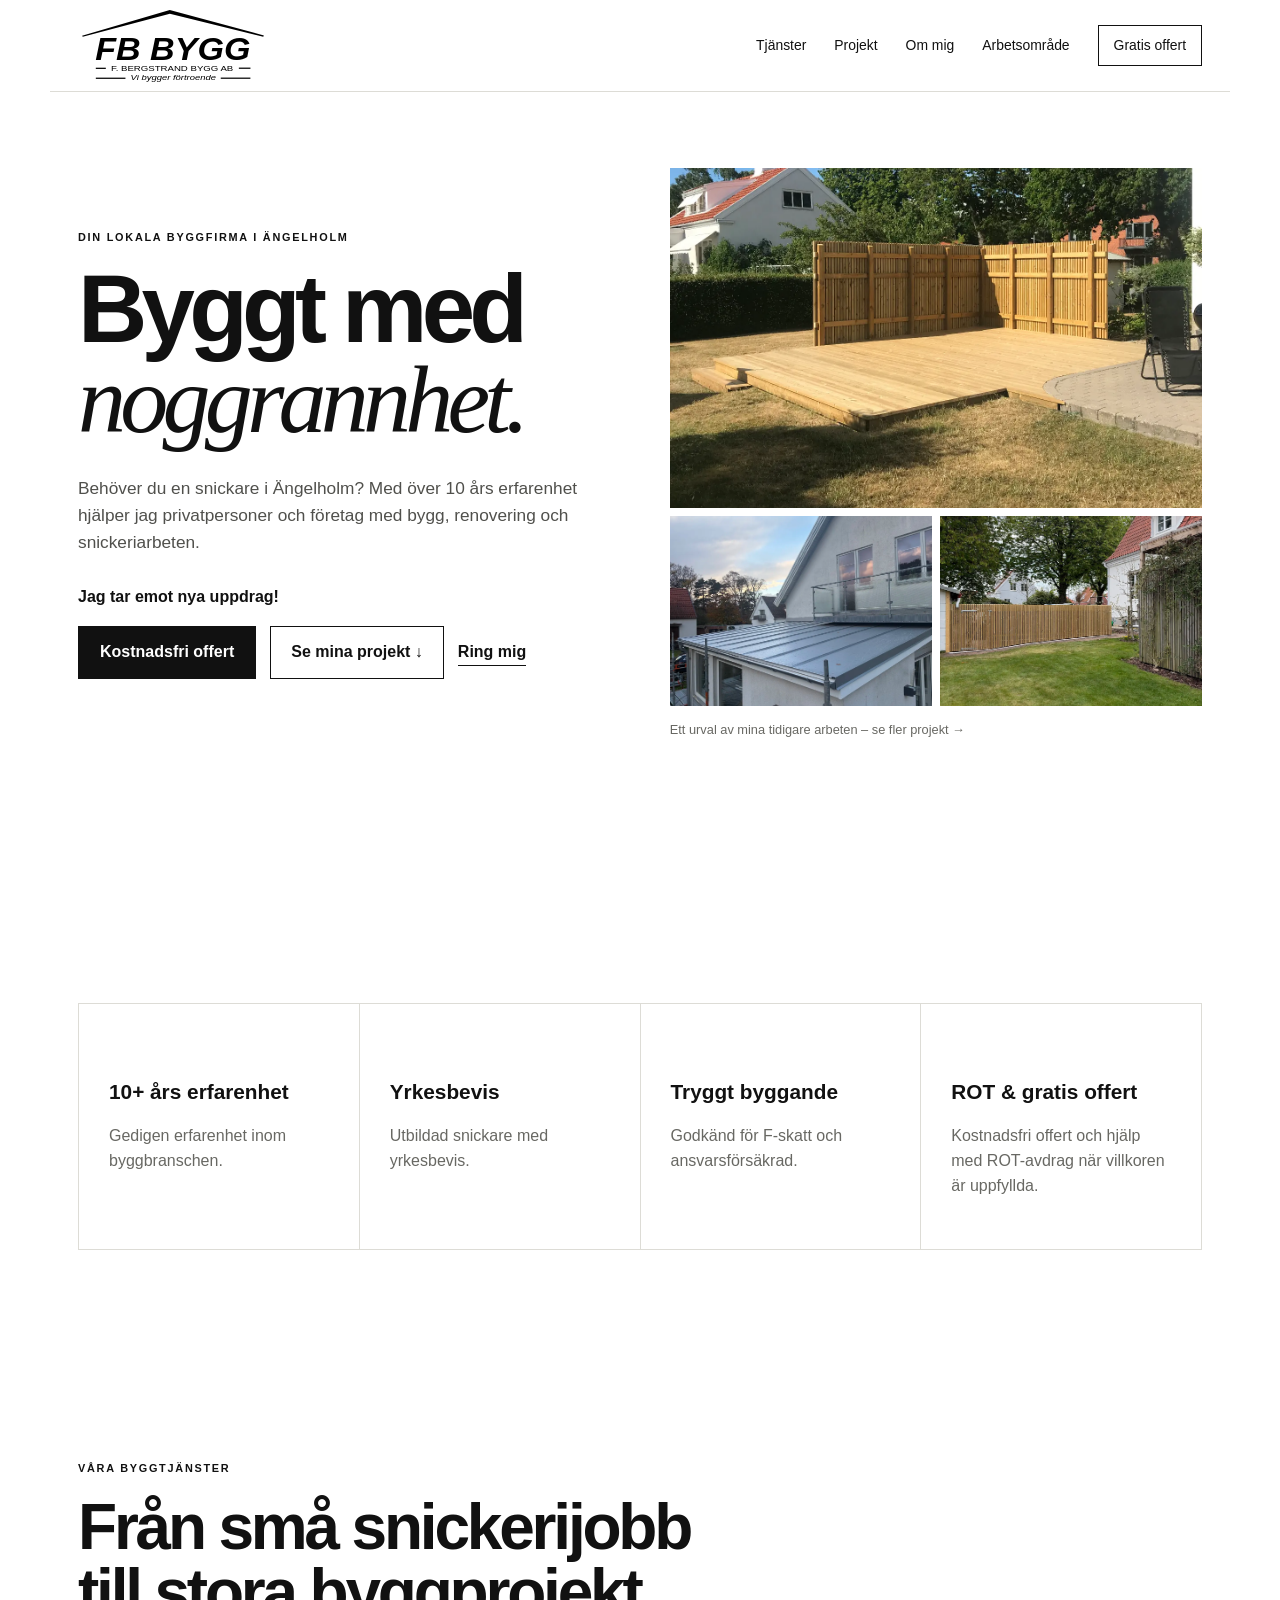
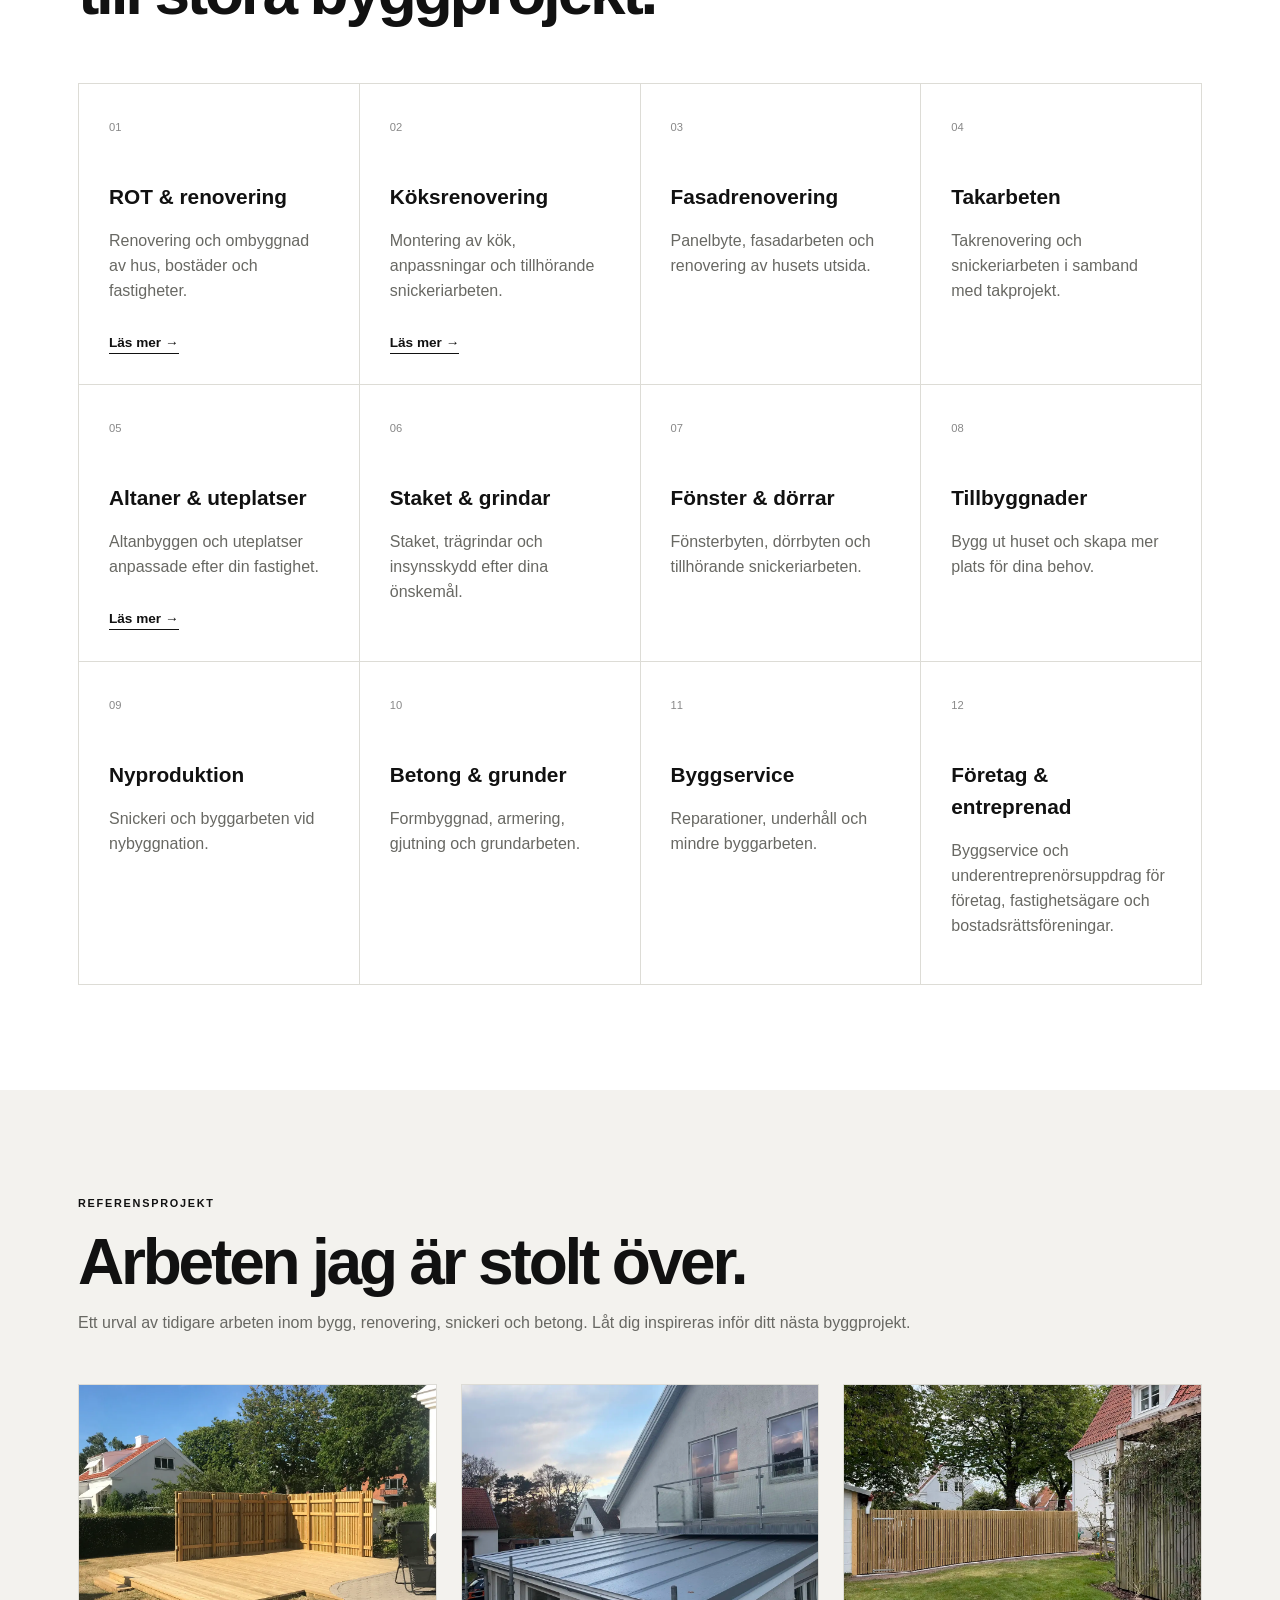
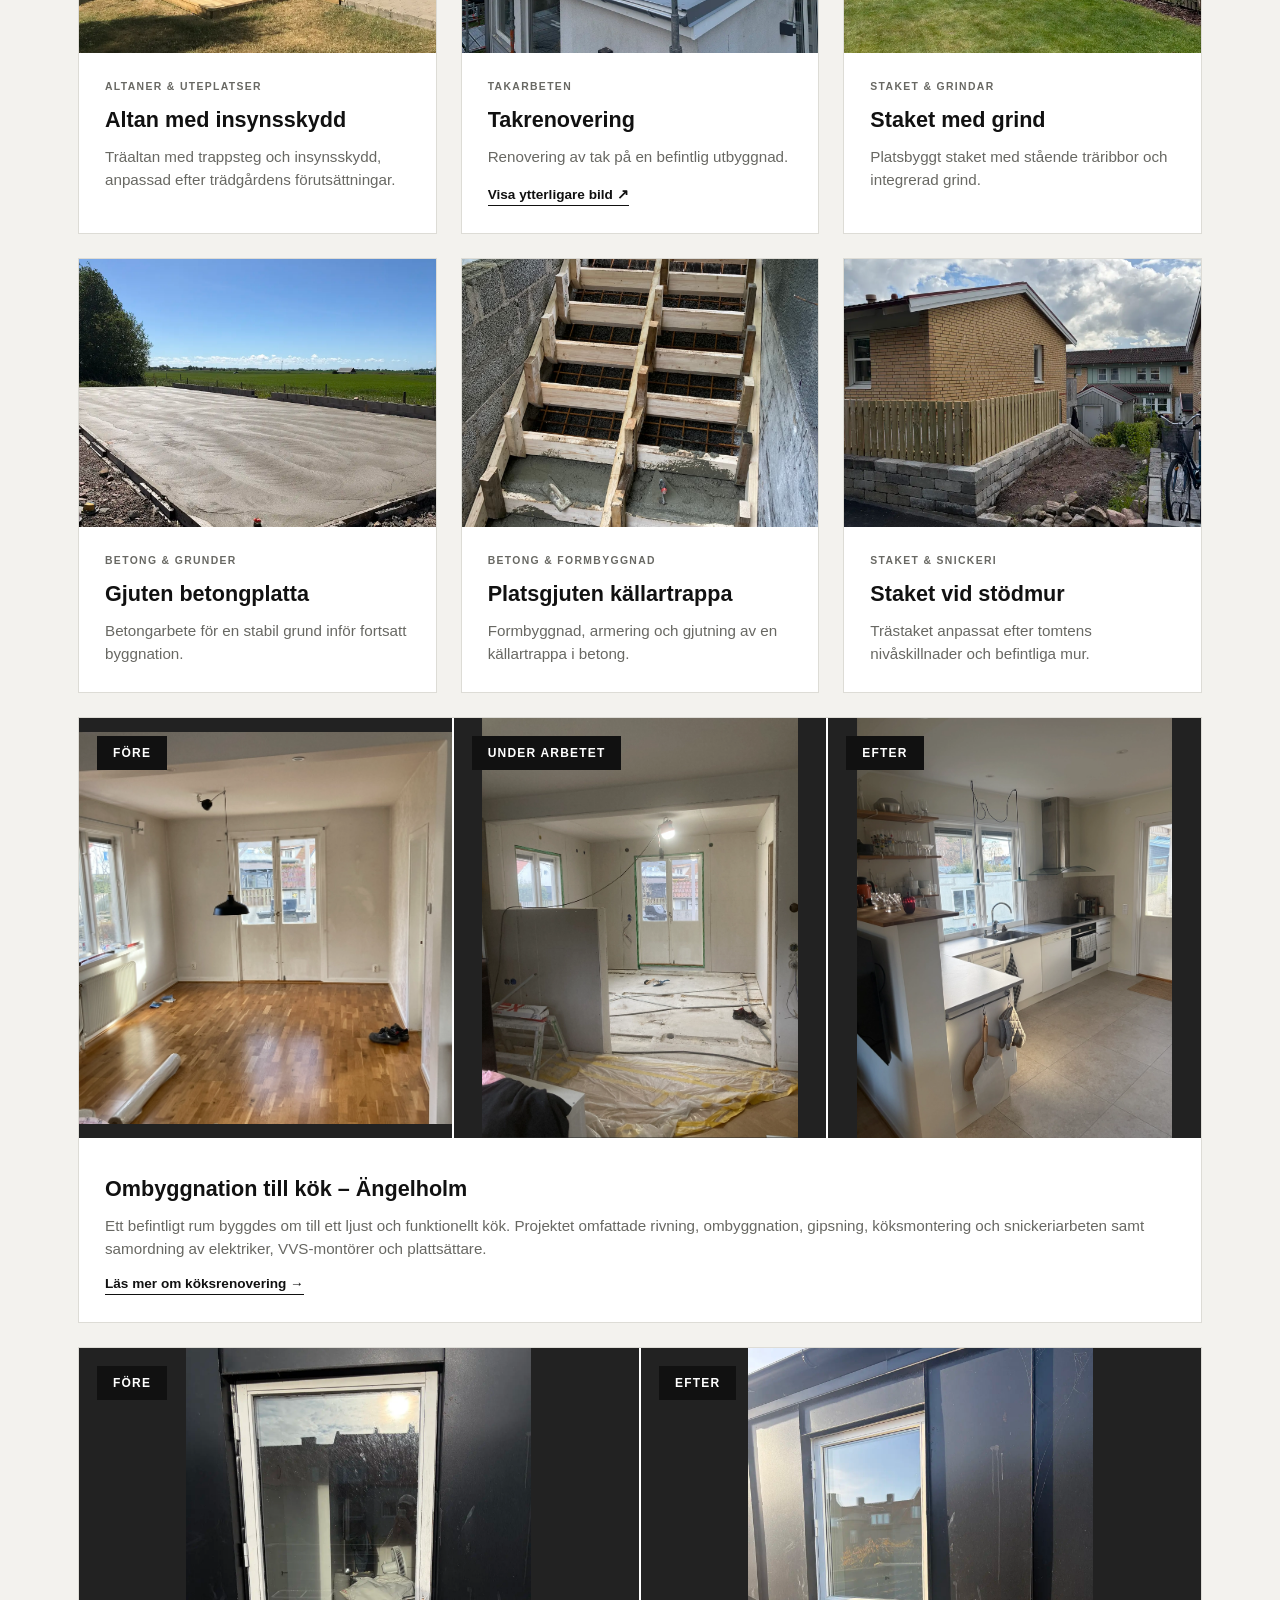
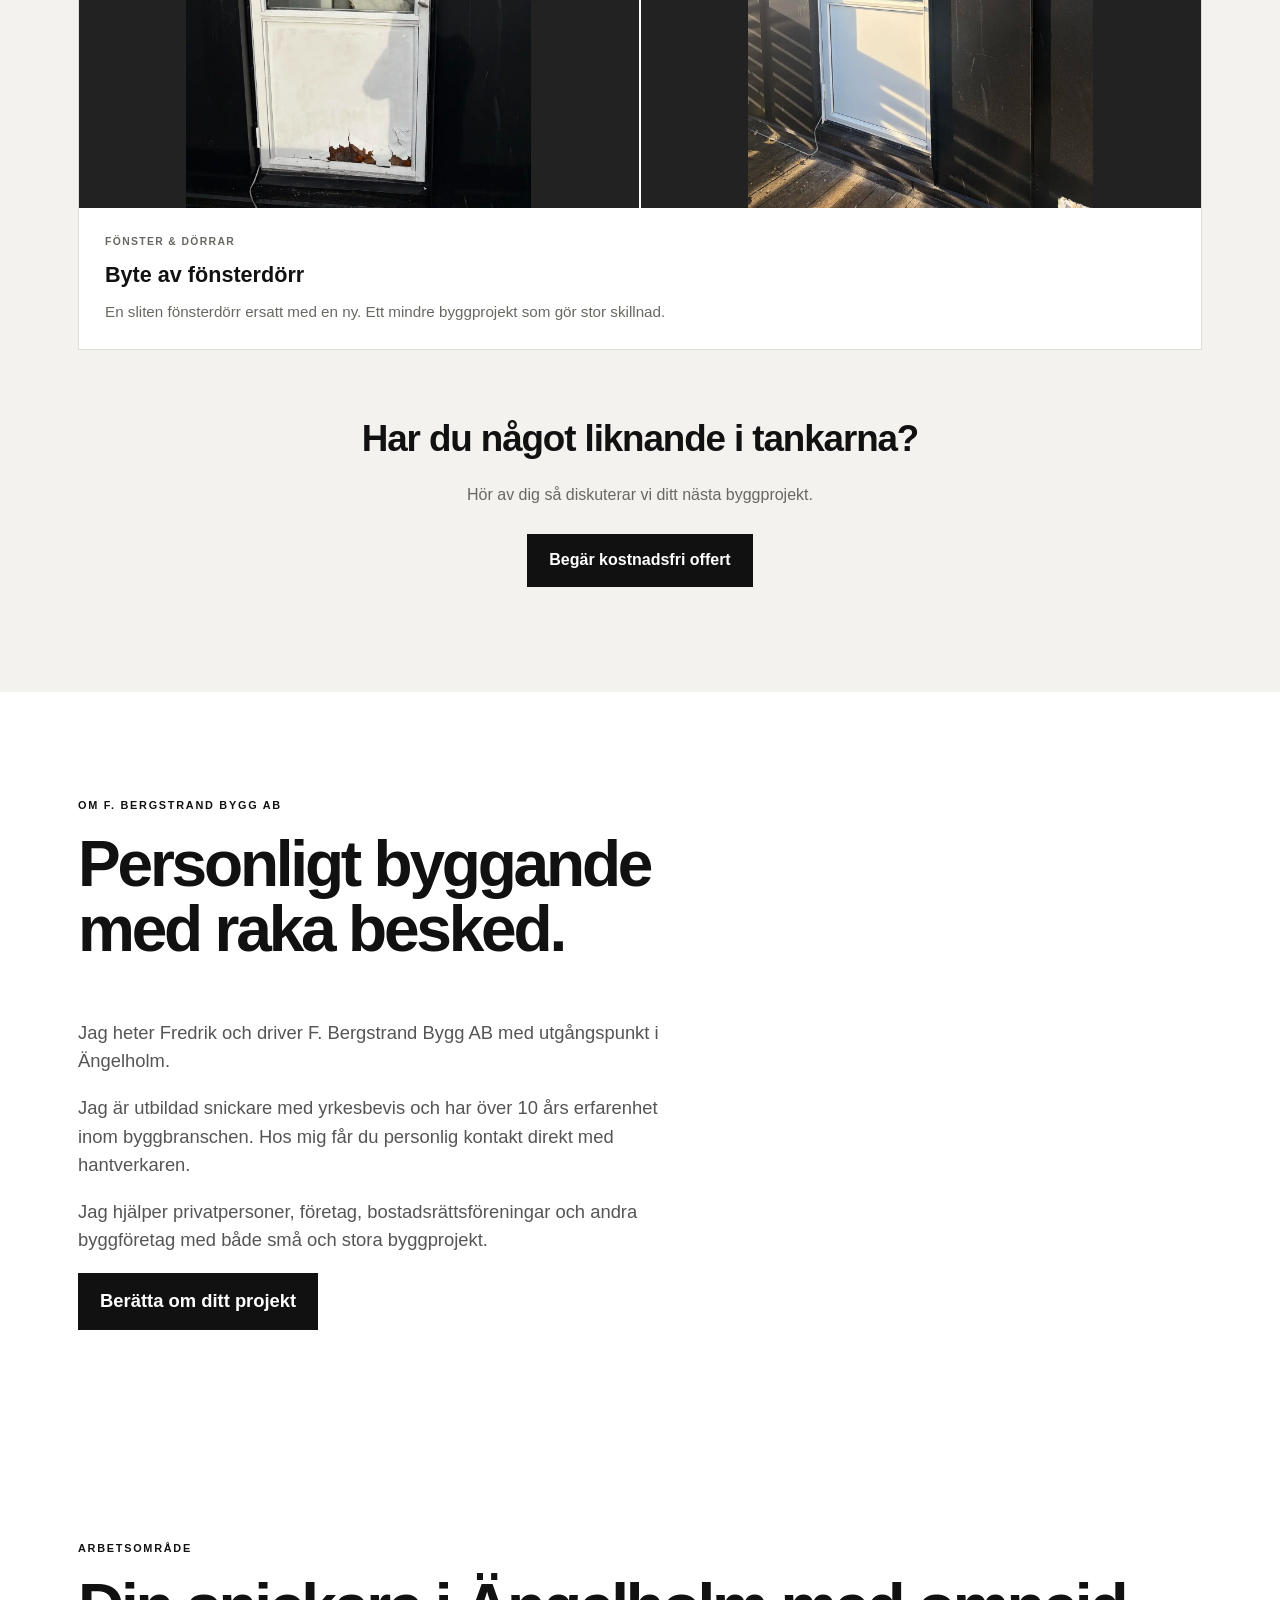
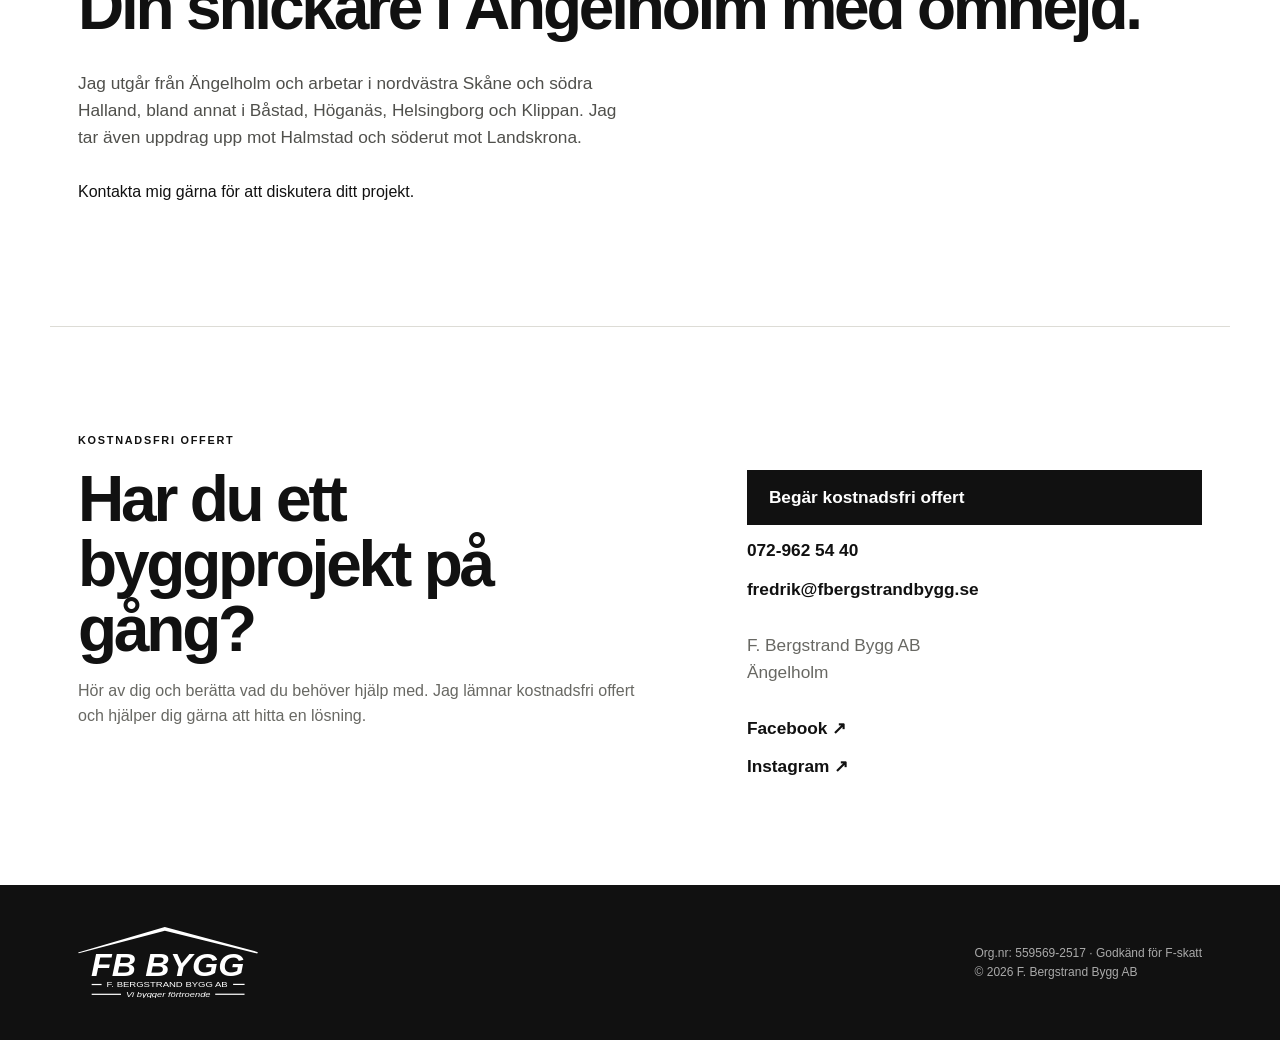
==== commit 45ba34da: "Add company favicon to all pages" ====
--- a/index.html
+++ b/index.html
@@ -20,6 +20,7 @@
       content="Bygg, renovering och snickeri. Över 10 års erfarenhet. Kostnadsfri offert."
     />
     <meta property="og:url" content="https://fbergstrandbygg.se/" />
+    <link rel="icon" type="image/svg+xml" href="/assets/favicon.svg" />
     <link rel="stylesheet" href="style.css" />
     <script type="application/ld+json">
       {
@@ -429,7 +430,6 @@
         <div>
           <p class="eyebrow">Om F. Bergstrand Bygg AB</p>
           <h2>Personligt byggande med raka besked.</h2>
-        </div>
         <div class="about-copy">
           <p>
             Jag heter Fredrik och driver F. Bergstrand Bygg AB med utgångspunkt
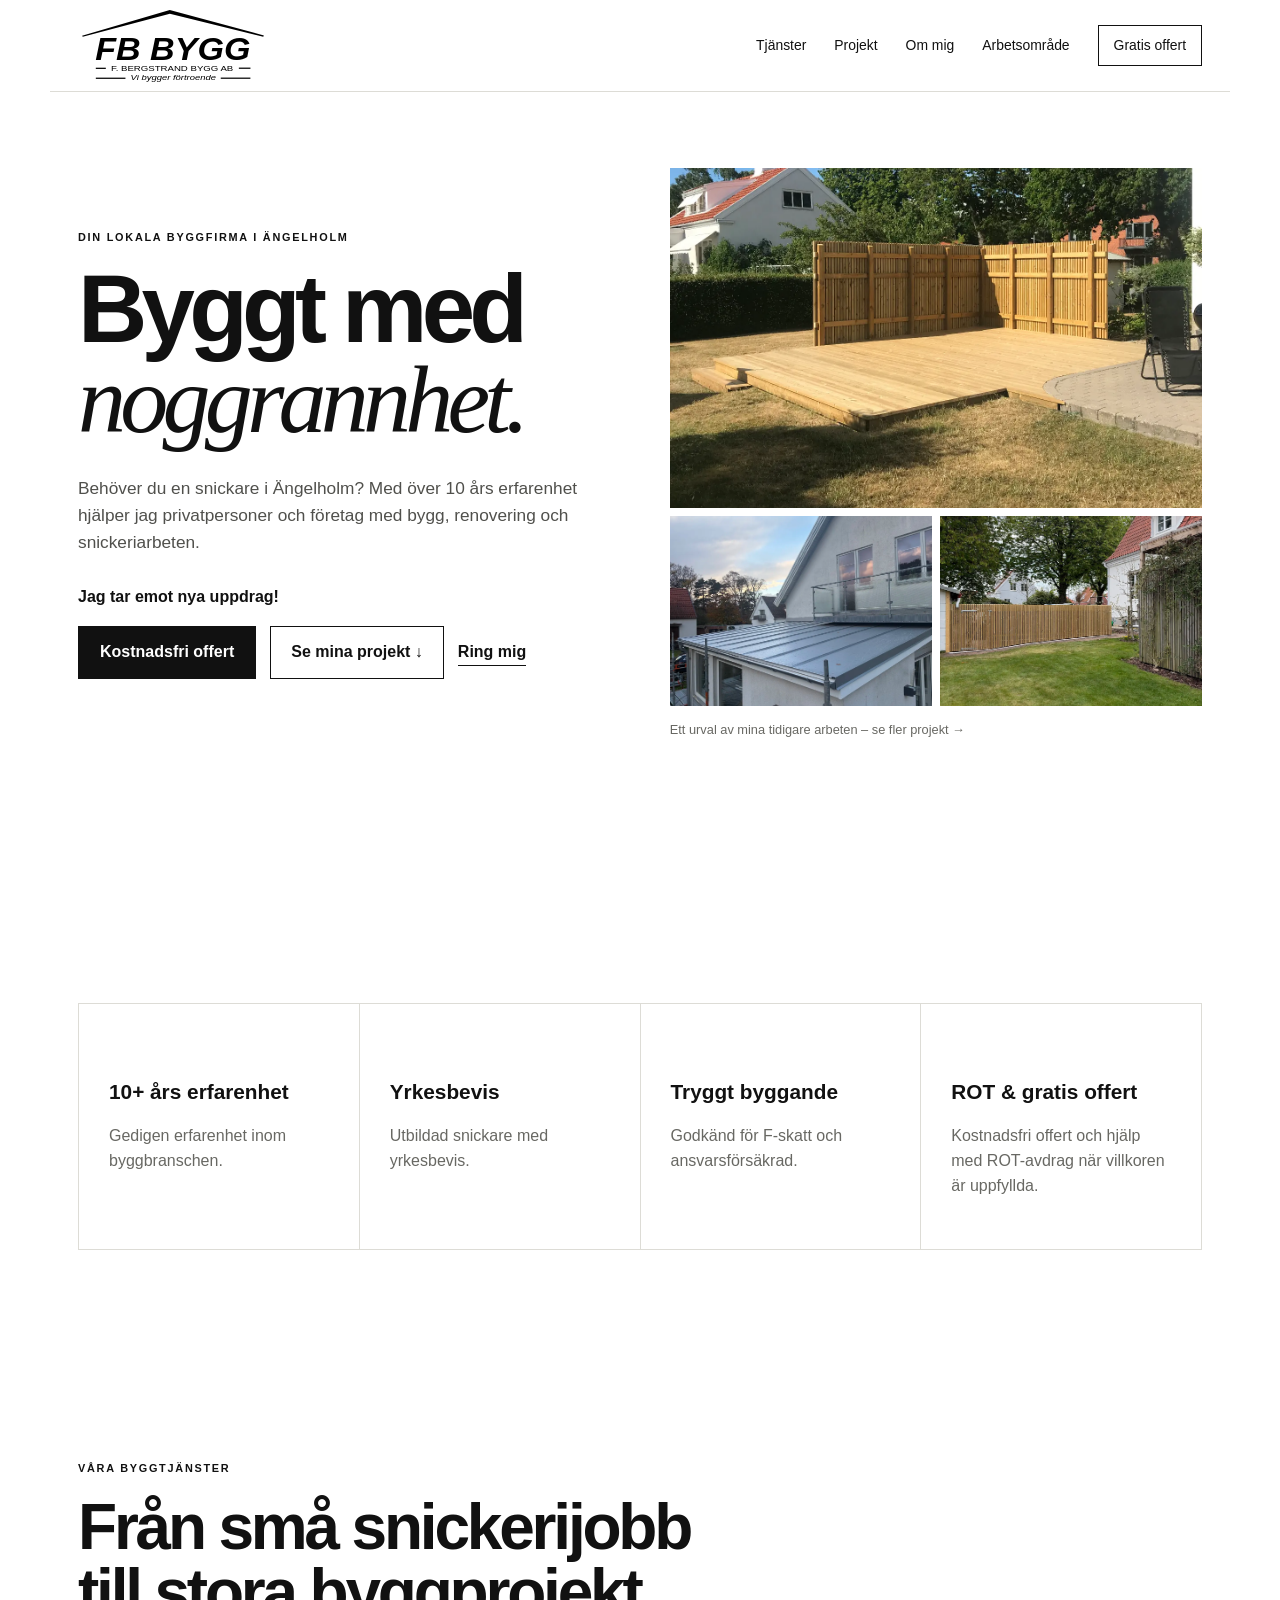
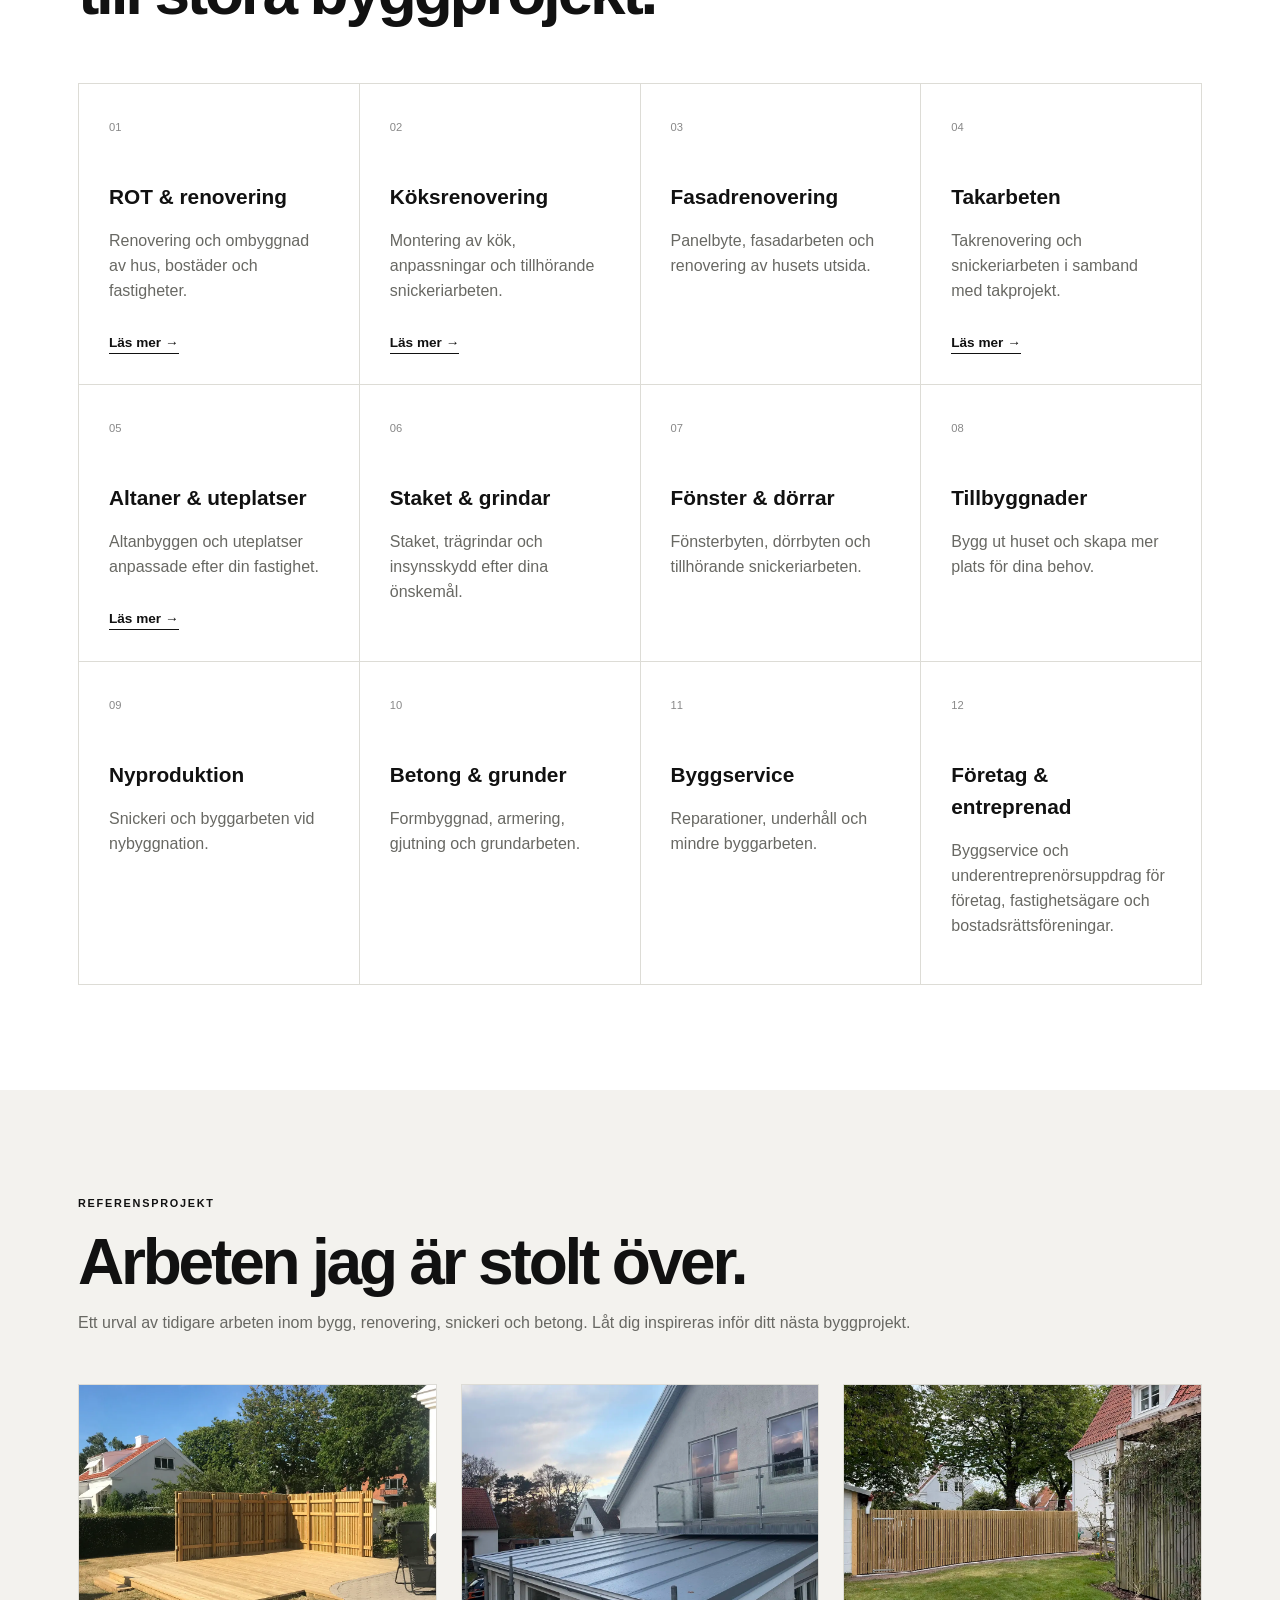
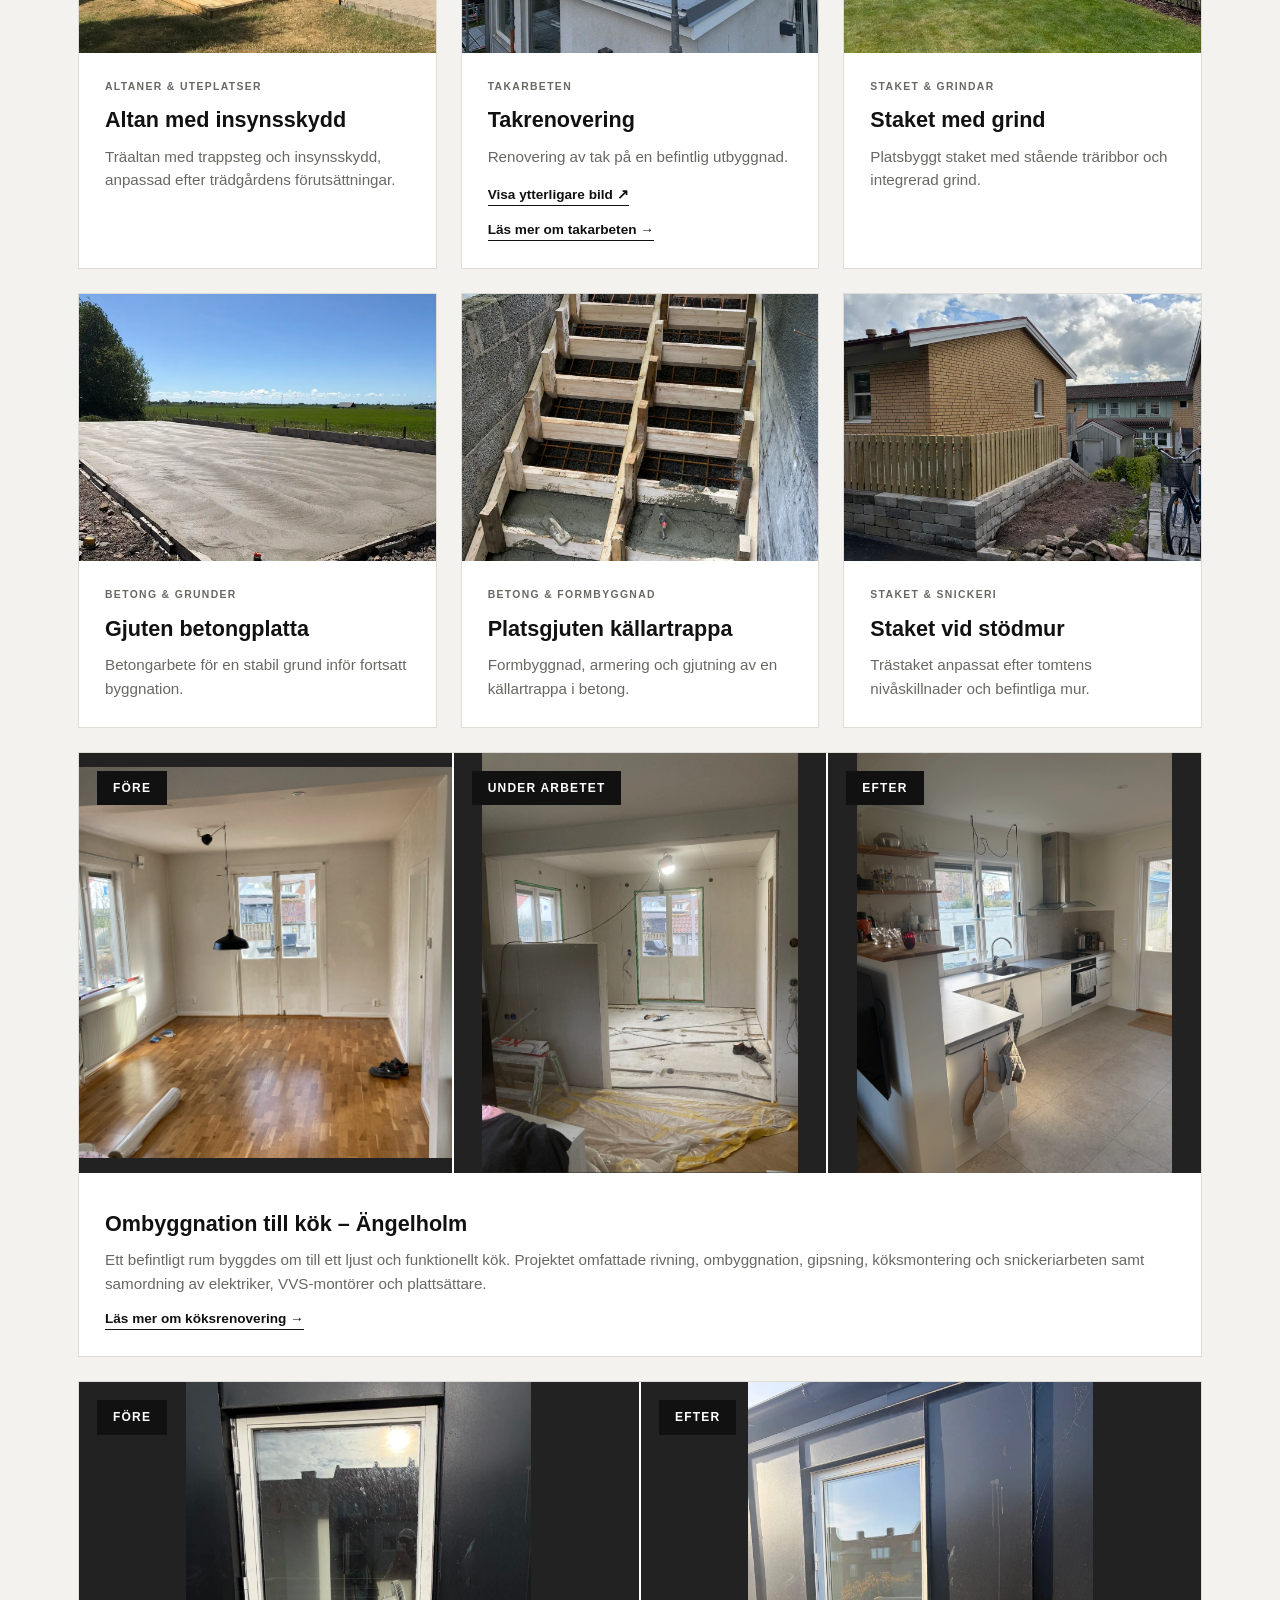
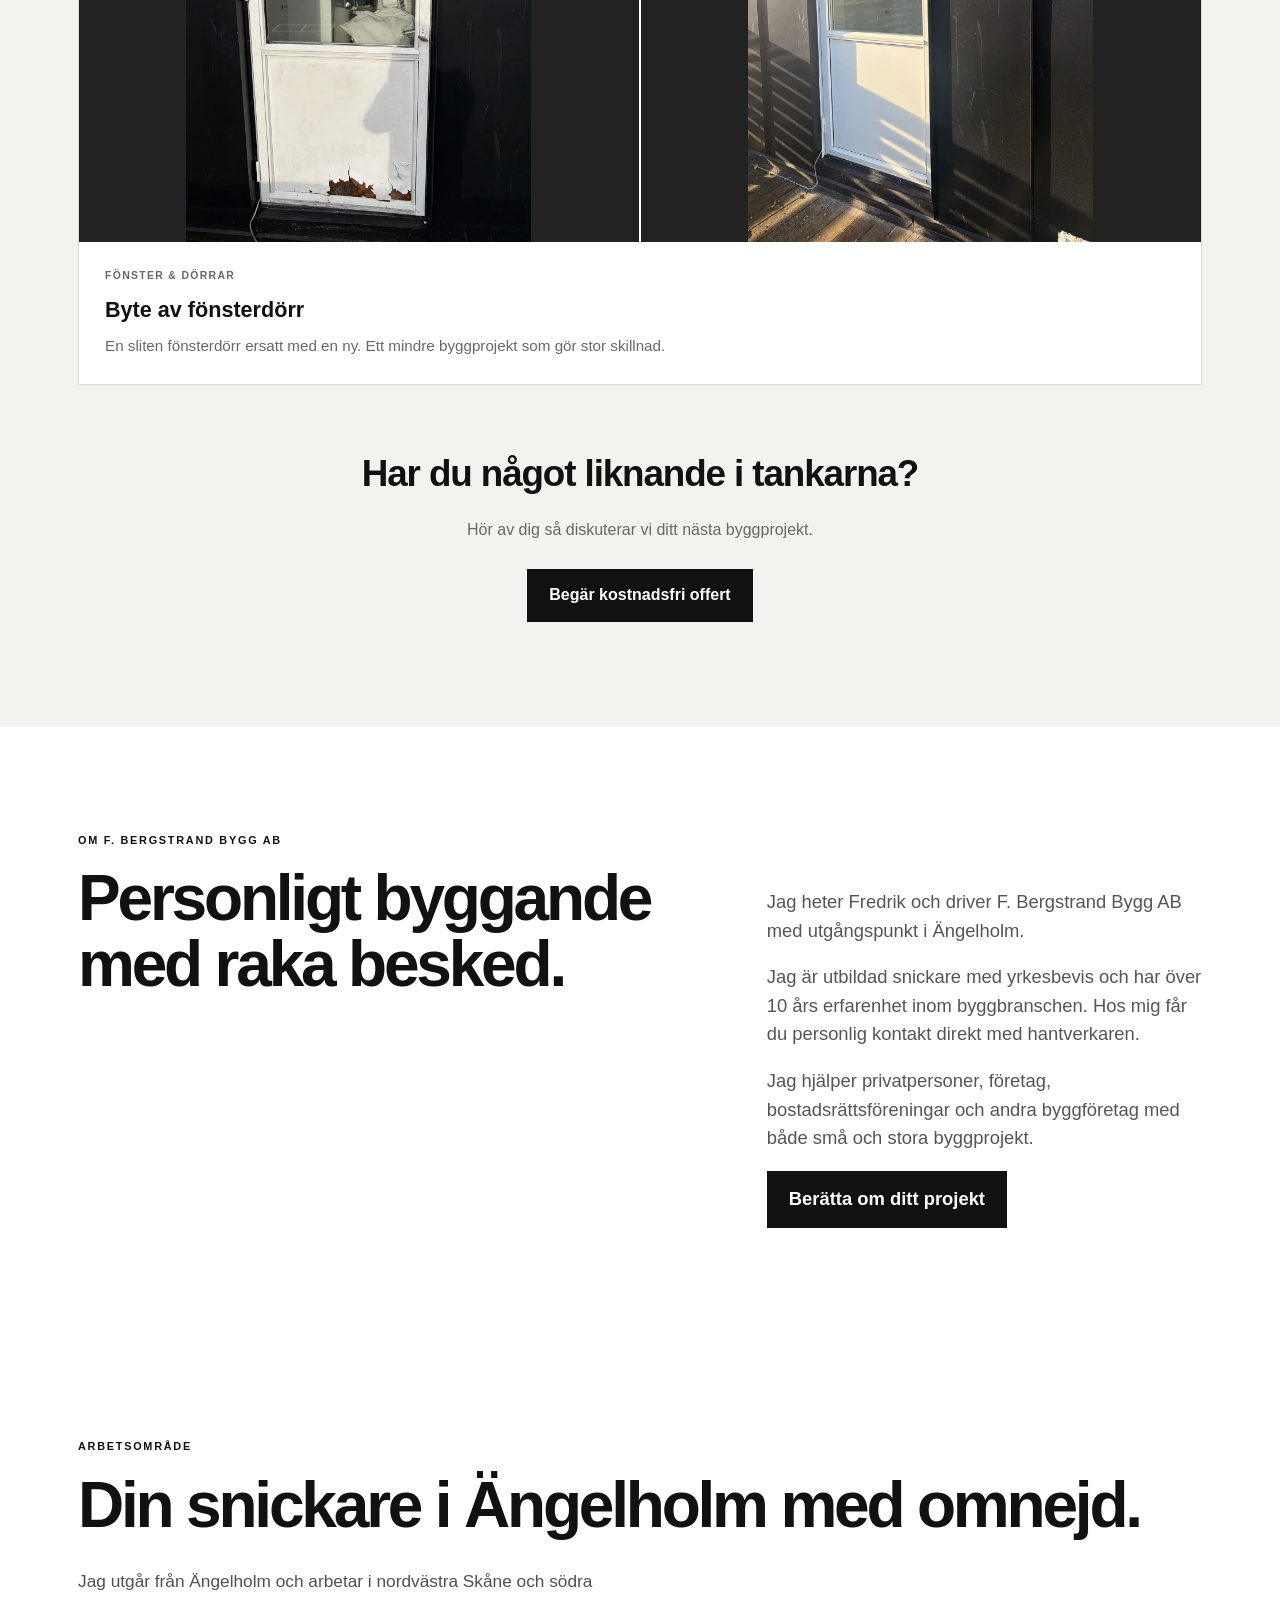
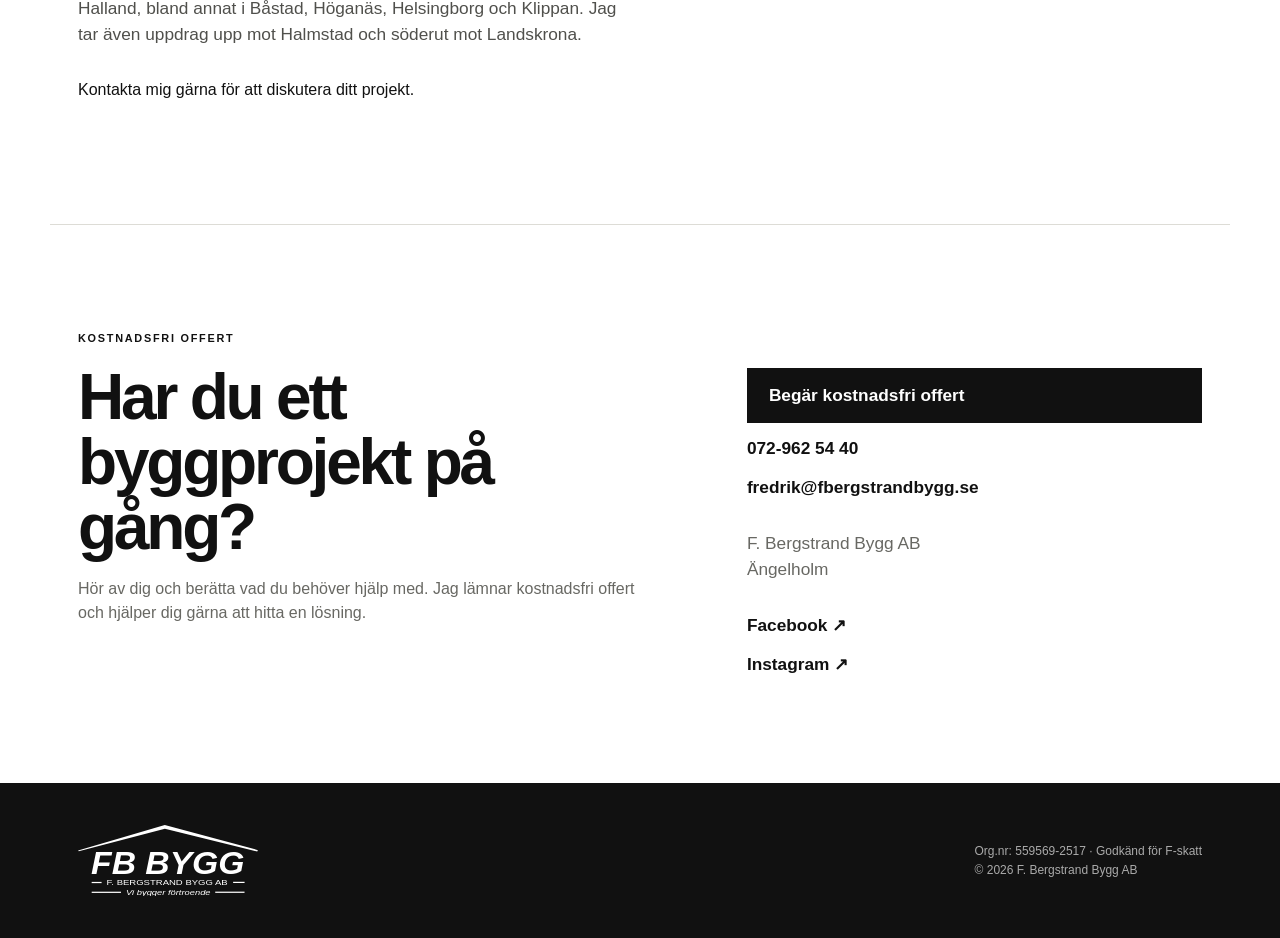
==== commit e90846a5: "Add roofing service page and update SEO documentation" ====
--- a/index.html
+++ b/index.html
@@ -188,6 +188,7 @@
             <span>04</span>
             <h3>Takarbeten</h3>
             <p>Takrenovering och snickeriarbeten i samband med takprojekt.</p>
+            <a class="service-link" href="tjanster/takarbeten/"> Läs mer → </a>
           </article>
           <article>
             <span>05</span>
@@ -272,6 +273,7 @@
                 <span>Takarbeten</span>
                 <h3>Takrenovering</h3>
                 <p>Renovering av tak på en befintlig utbyggnad.</p>
+
                 <a
                   class="project-link"
                   href="assets/images/takrenovering-02.webp"
@@ -279,6 +281,10 @@
                   rel="noopener"
                 >
                   Visa ytterligare bild ↗
+                </a>
+
+                <a class="service-link" href="tjanster/takarbeten/">
+                  Läs mer om takarbeten →
                 </a>
               </div>
             </article>
@@ -430,6 +436,7 @@
         <div>
           <p class="eyebrow">Om F. Bergstrand Bygg AB</p>
           <h2>Personligt byggande med raka besked.</h2>
+        </div>
         <div class="about-copy">
           <p>
             Jag heter Fredrik och driver F. Bergstrand Bygg AB med utgångspunkt
--- a/style.css
+++ b/style.css
@@ -1111,4 +1111,14 @@
     height: auto;
     max-height: 480px;
   }
+}
+/* Avstånd mellan tjänstelista och efterföljande rubrik */
+.service-checklist + h2 {
+  margin-top: 60px;
+}
+
+@media (max-width: 800px) {
+  .service-checklist + h2 {
+    margin-top: 40px;
+  }
 }
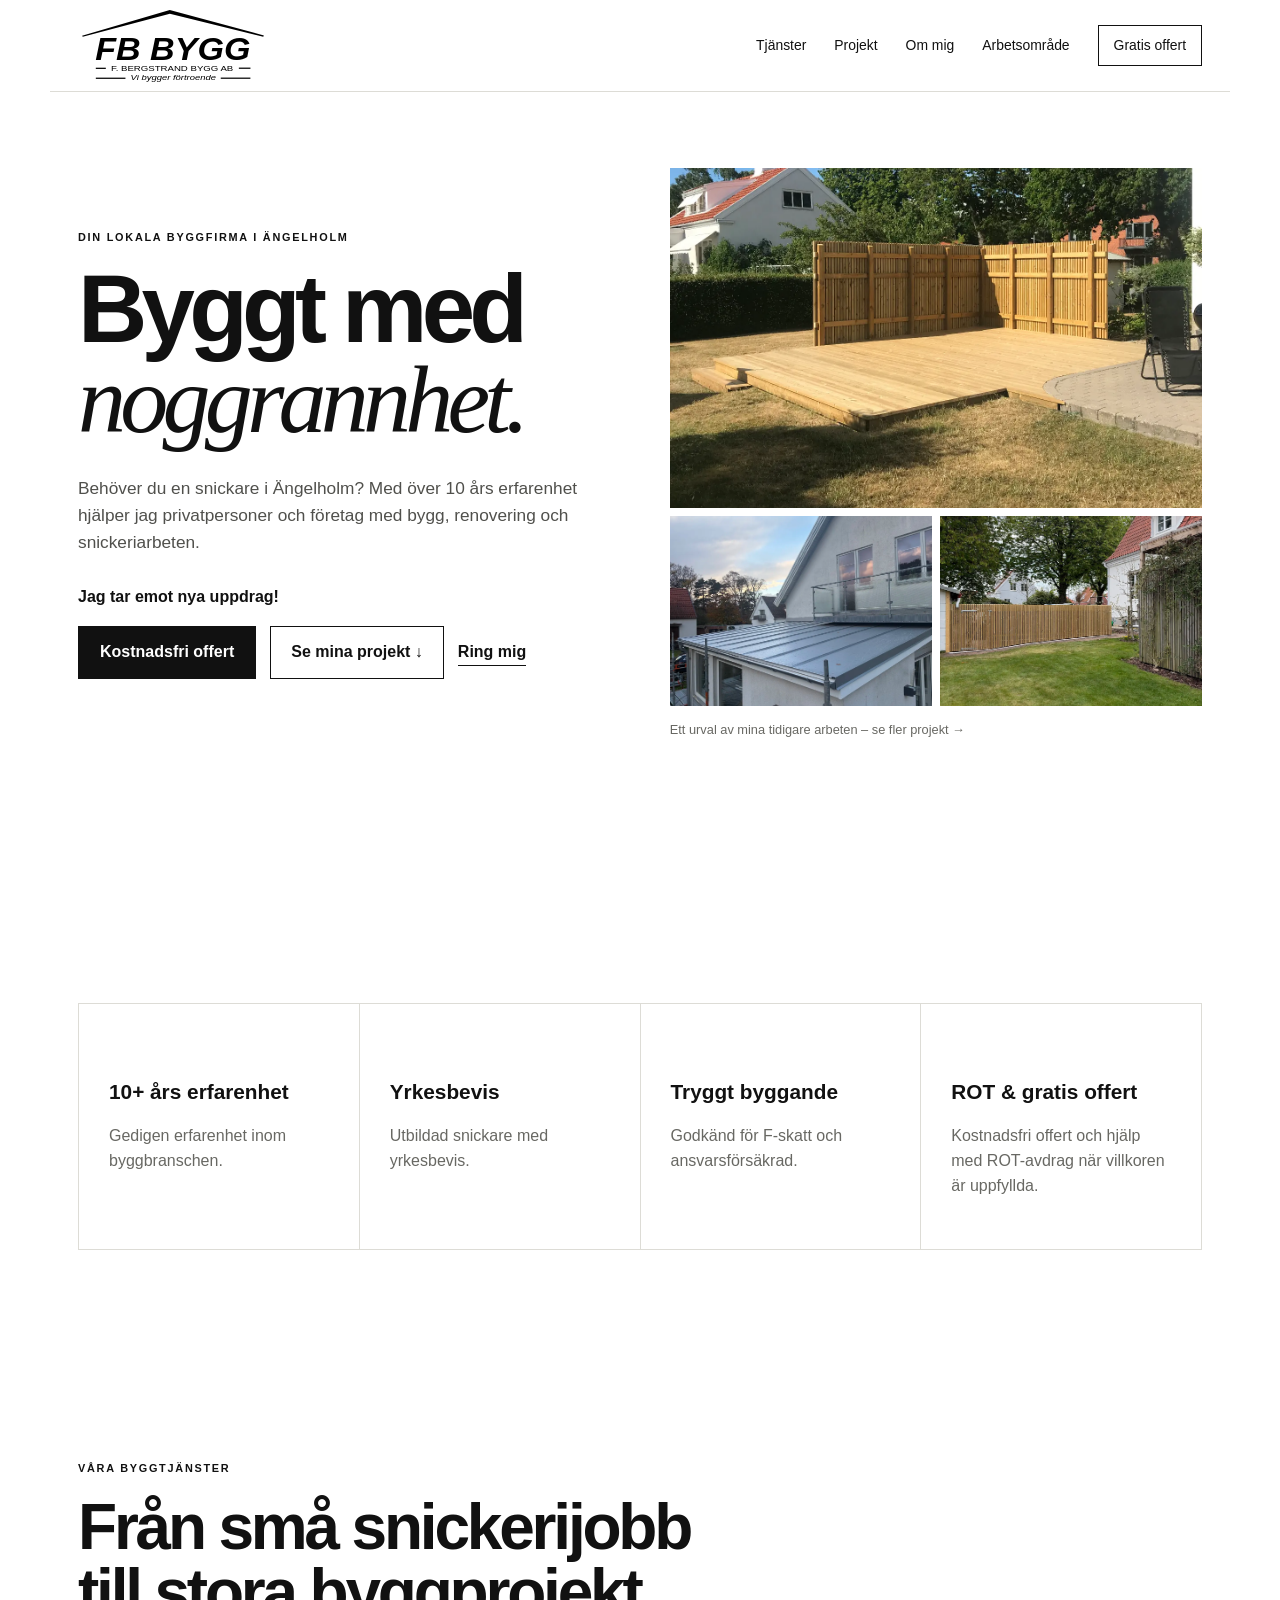
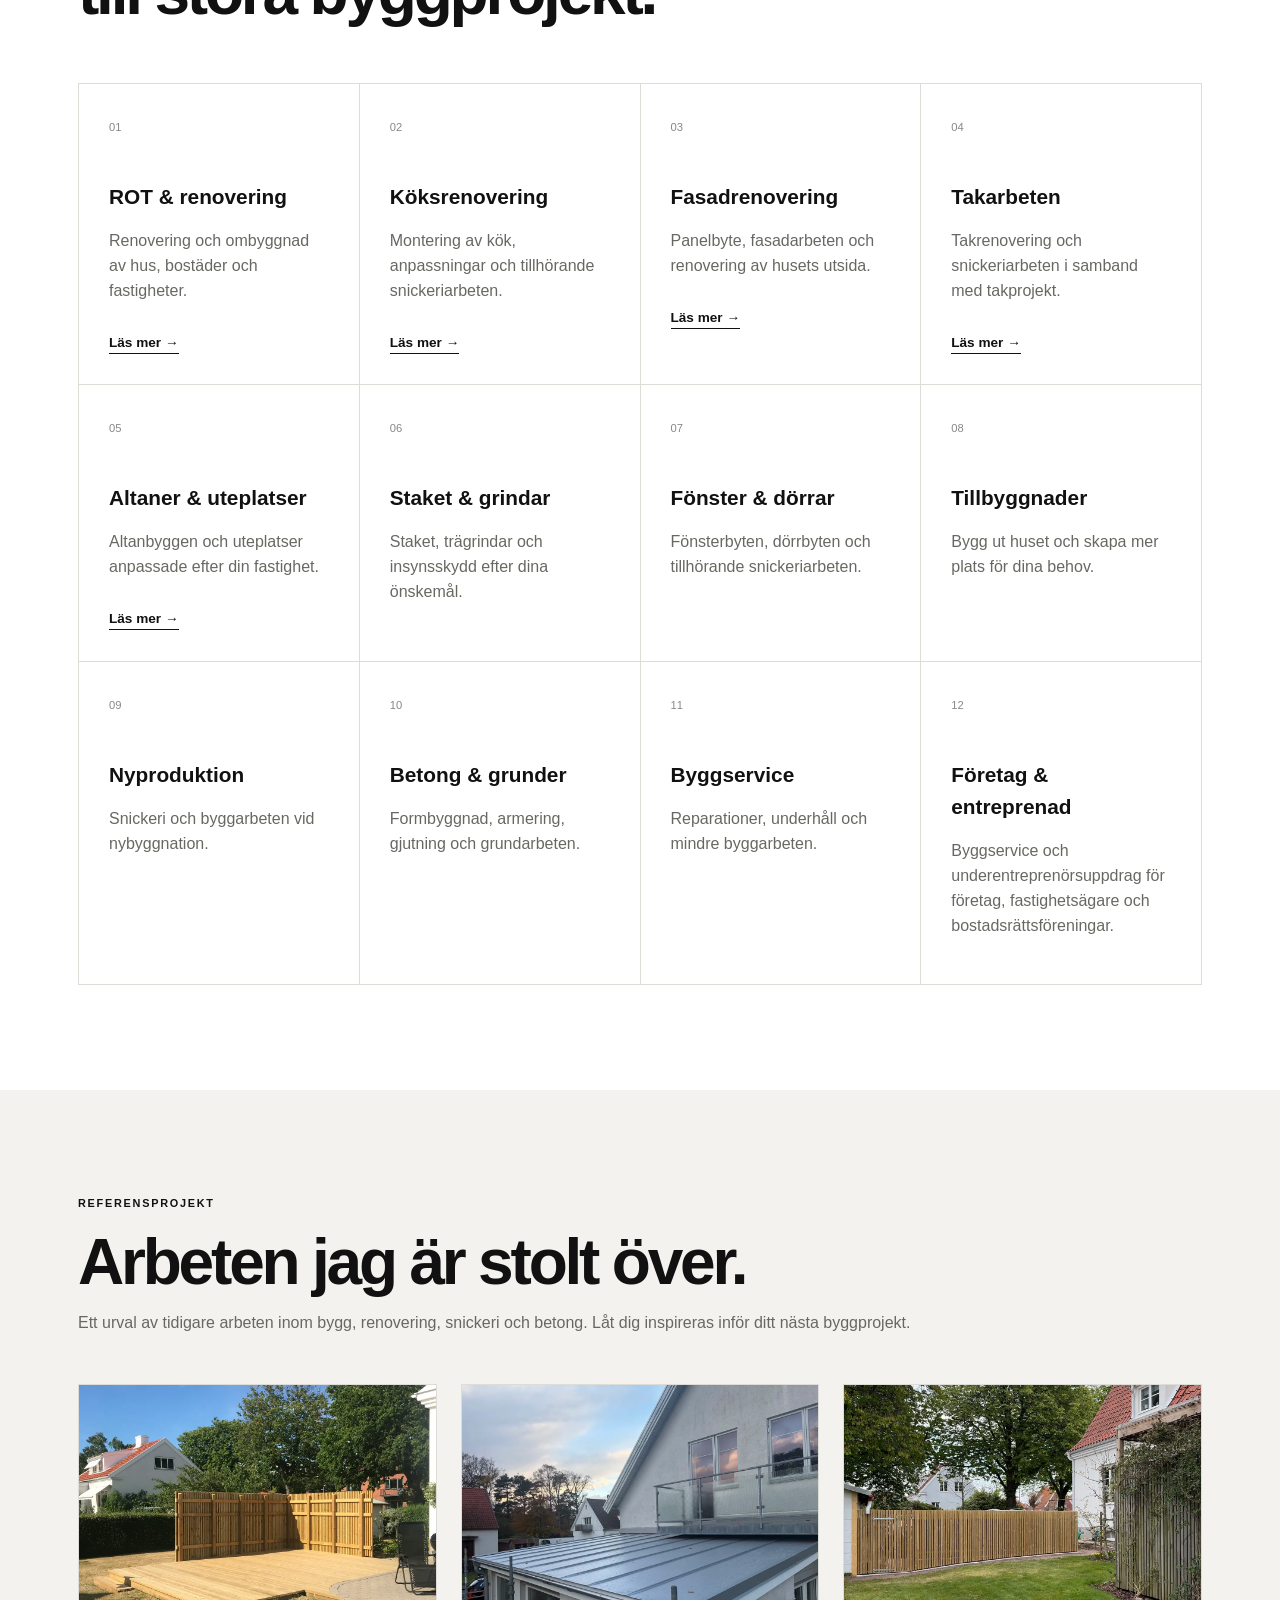
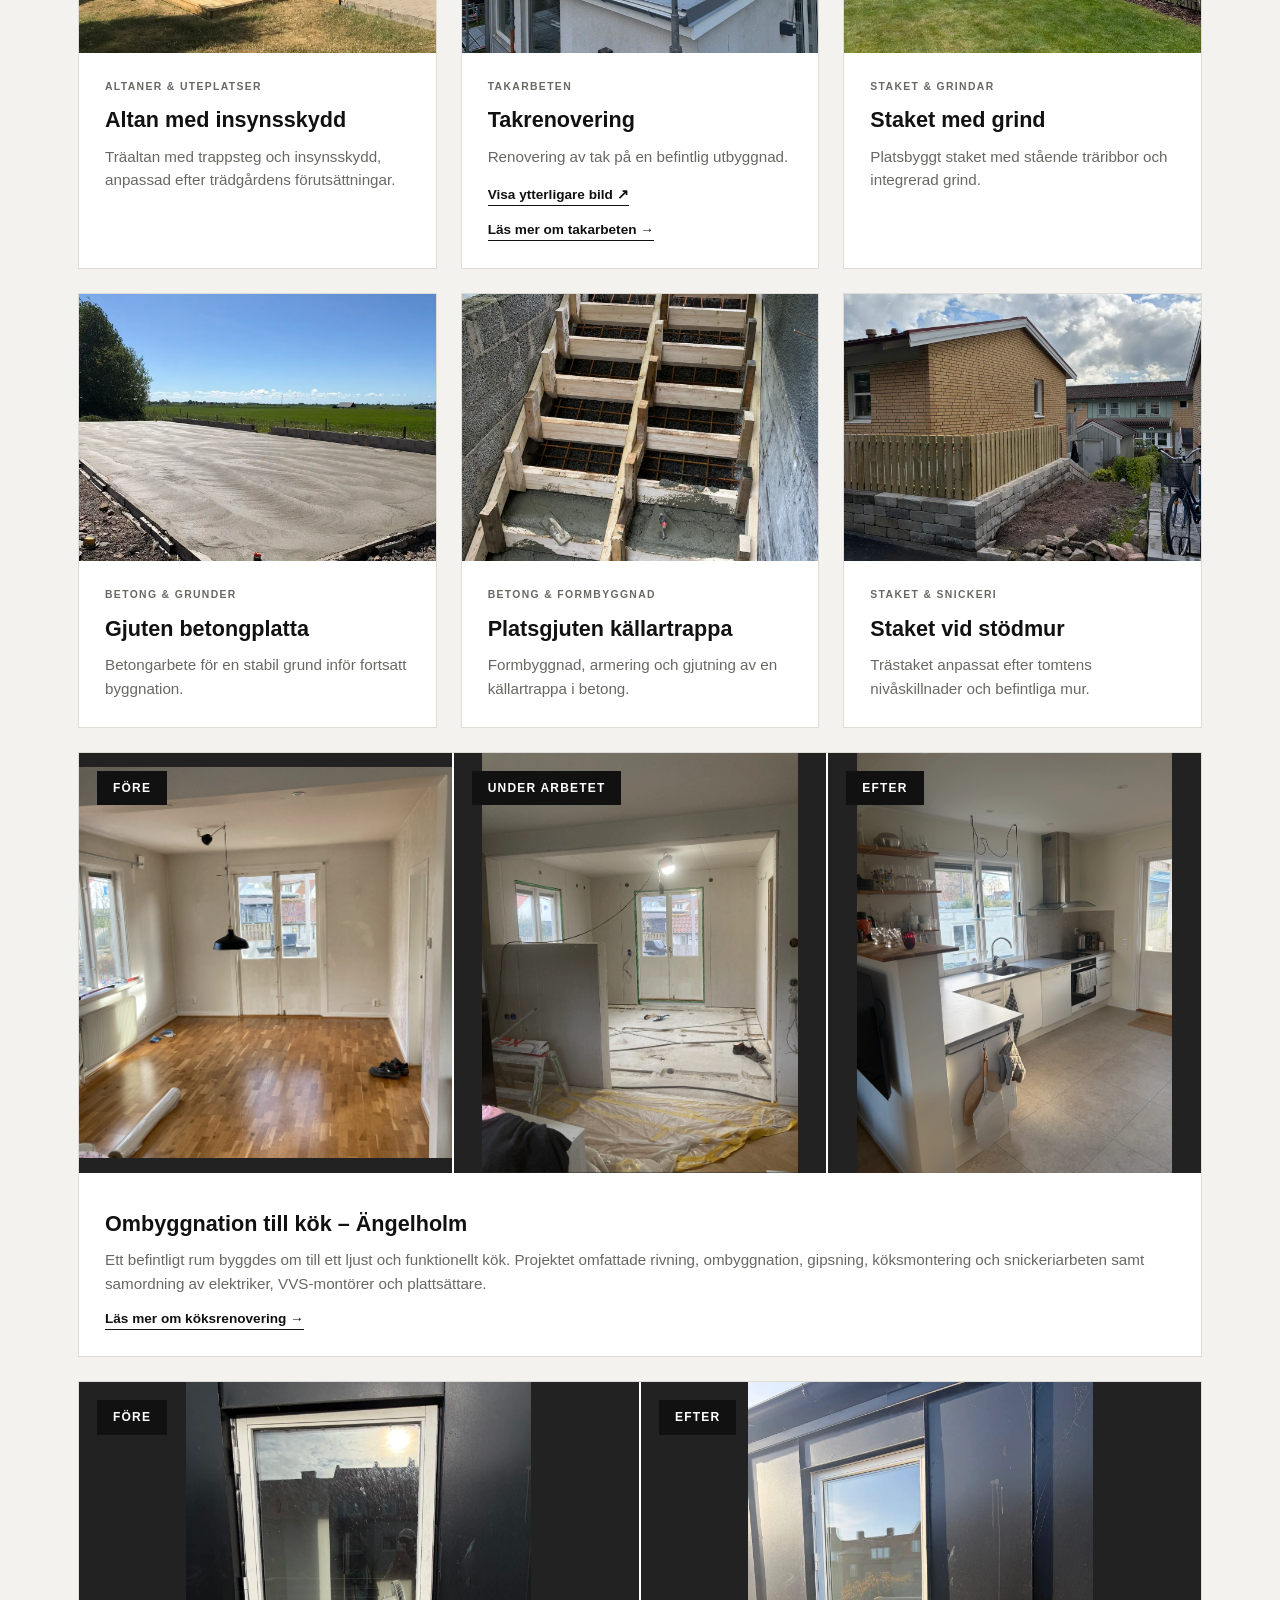
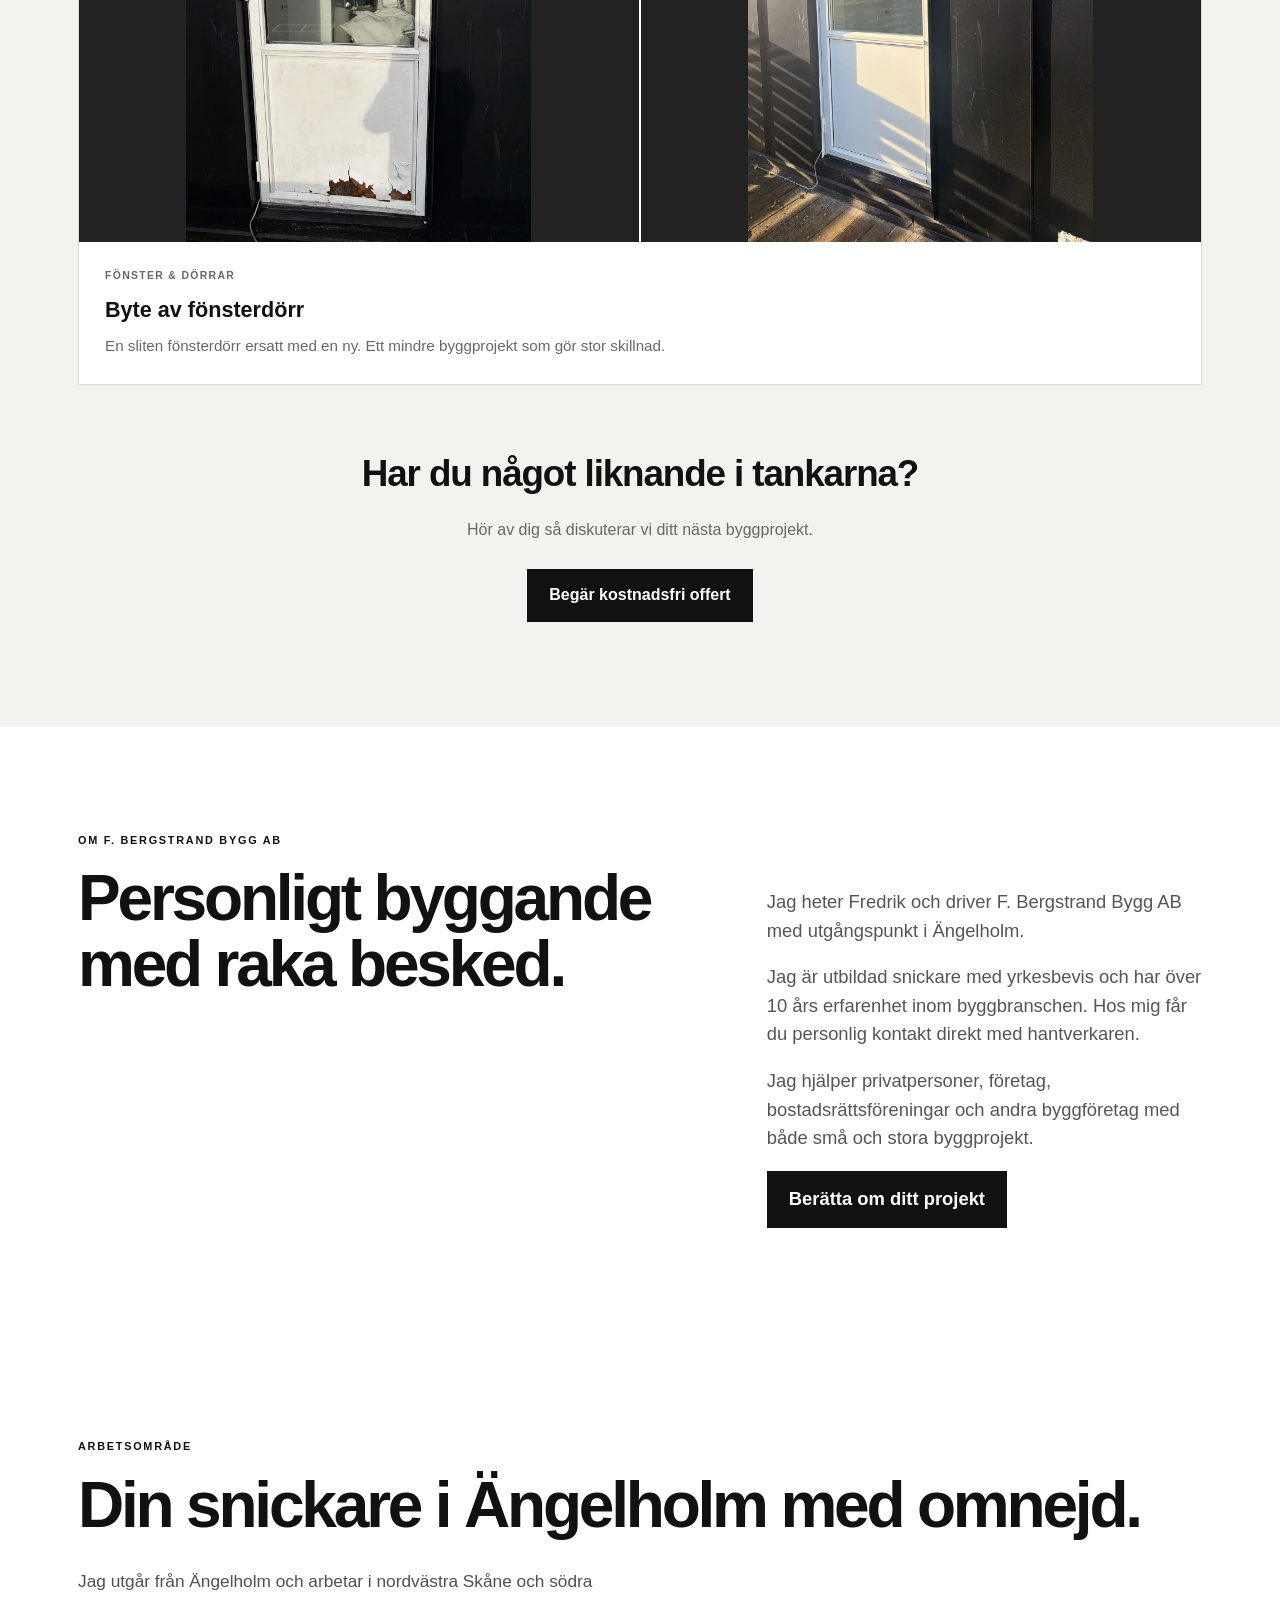
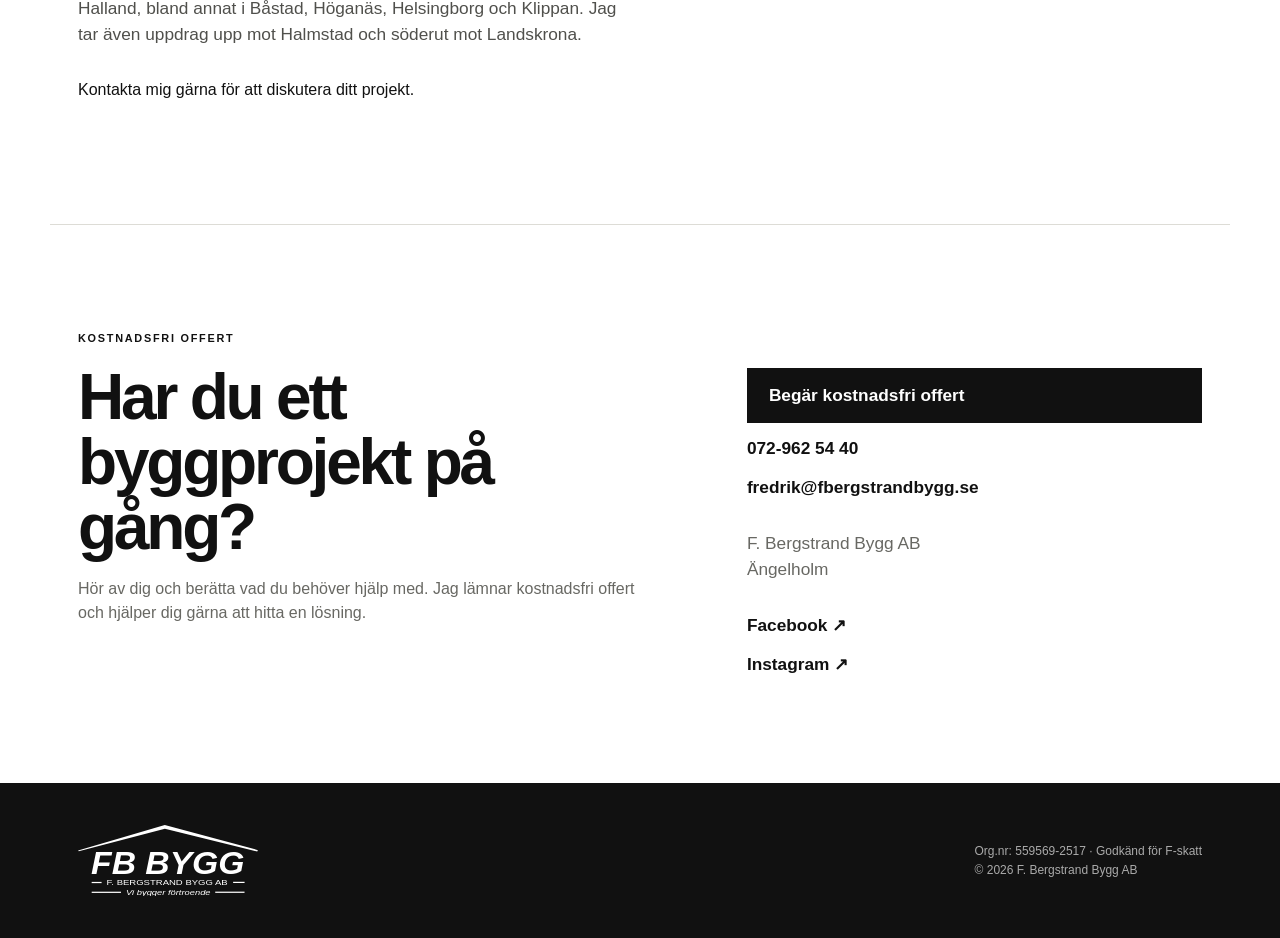
==== commit 15357128: "Add facade renovation service page and document image policy" ====
--- a/index.html
+++ b/index.html
@@ -183,7 +183,11 @@
             <span>03</span>
             <h3>Fasadrenovering</h3>
             <p>Panelbyte, fasadarbeten och renovering av husets utsida.</p>
-          </article>
+            <a class="service-link" href="tjanster/fasadrenovering/">
+              Läs mer →
+            </a>
+          </article>
+
           <article>
             <span>04</span>
             <h3>Takarbeten</h3>
--- a/style.css
+++ b/style.css
@@ -1121,4 +1121,15 @@
   .service-checklist + h2 {
     margin-top: 40px;
   }
+}
+/* Inspirationsgalleri med två kolumner */
+
+.reference-grid--two {
+  grid-template-columns: repeat(2, minmax(0, 1fr));
+}
+
+@media (max-width: 480px) {
+  .reference-grid--two {
+    grid-template-columns: 1fr;
+  }
 }
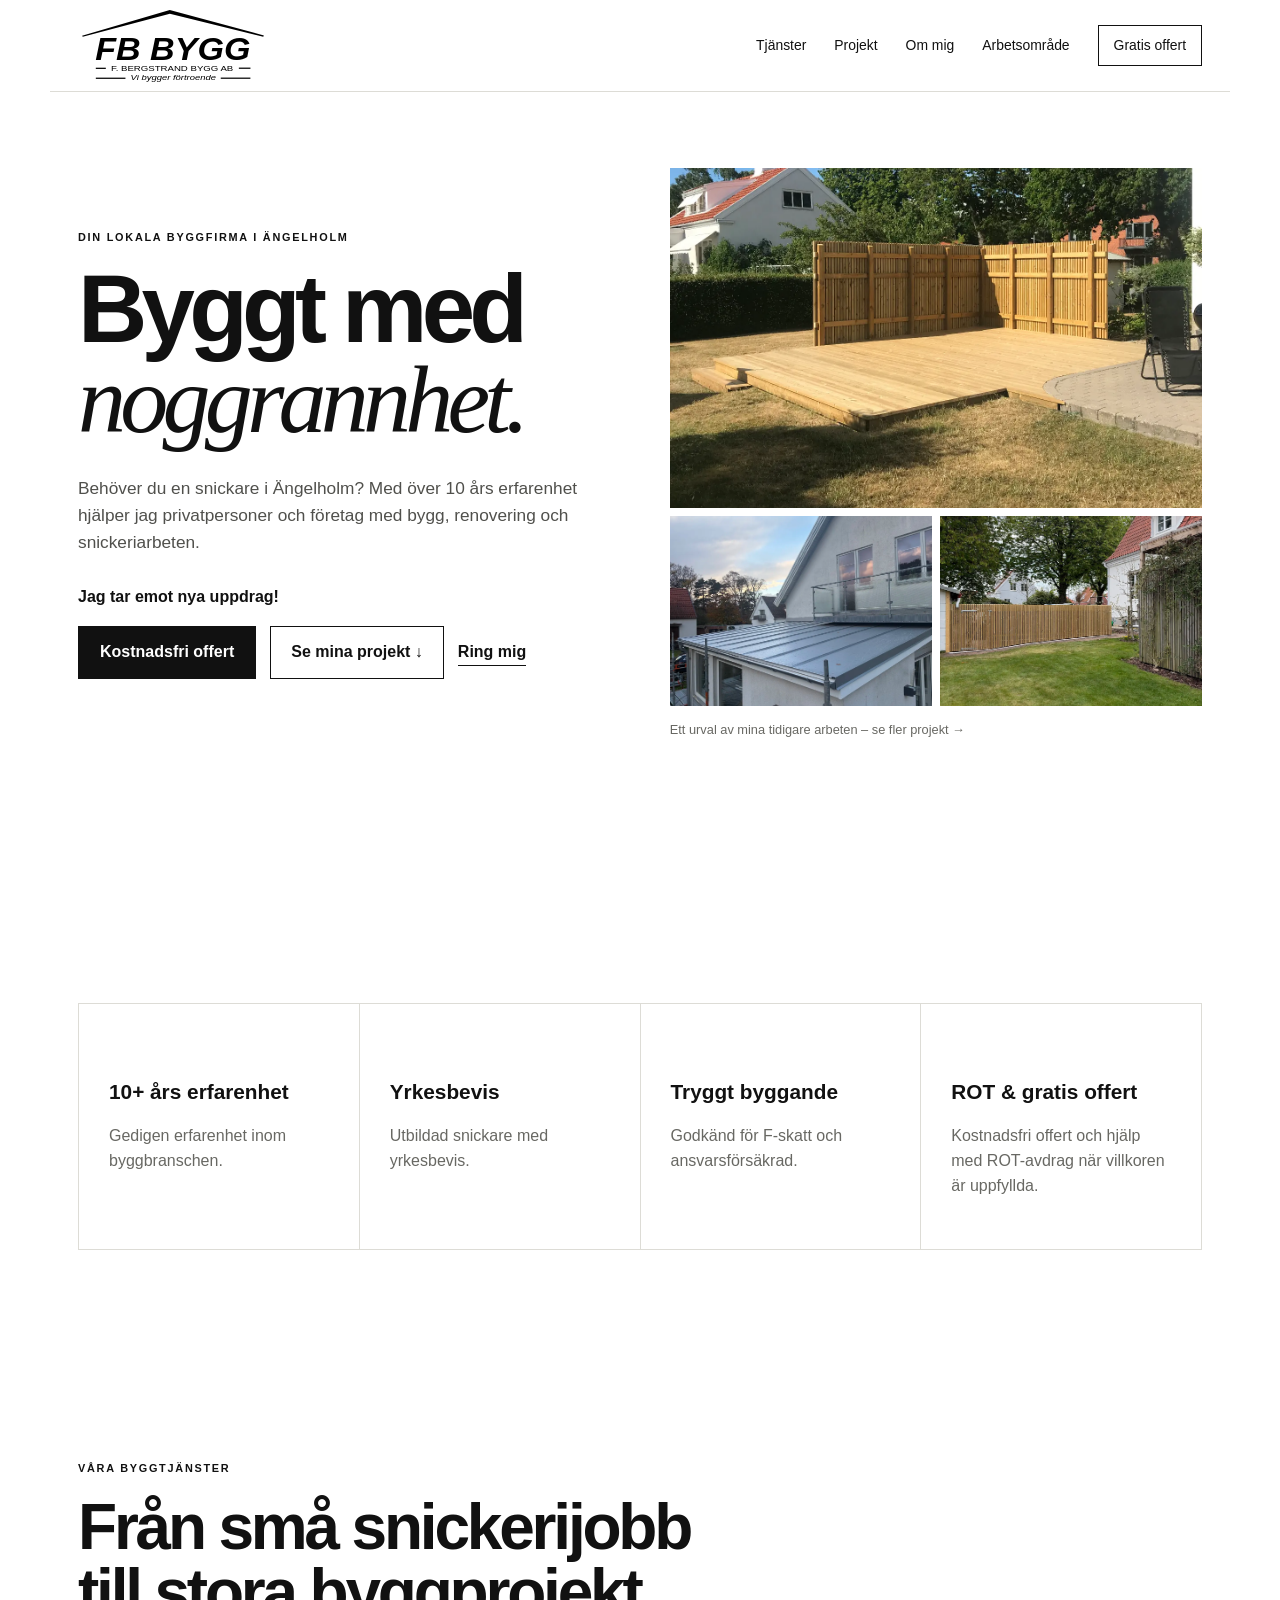
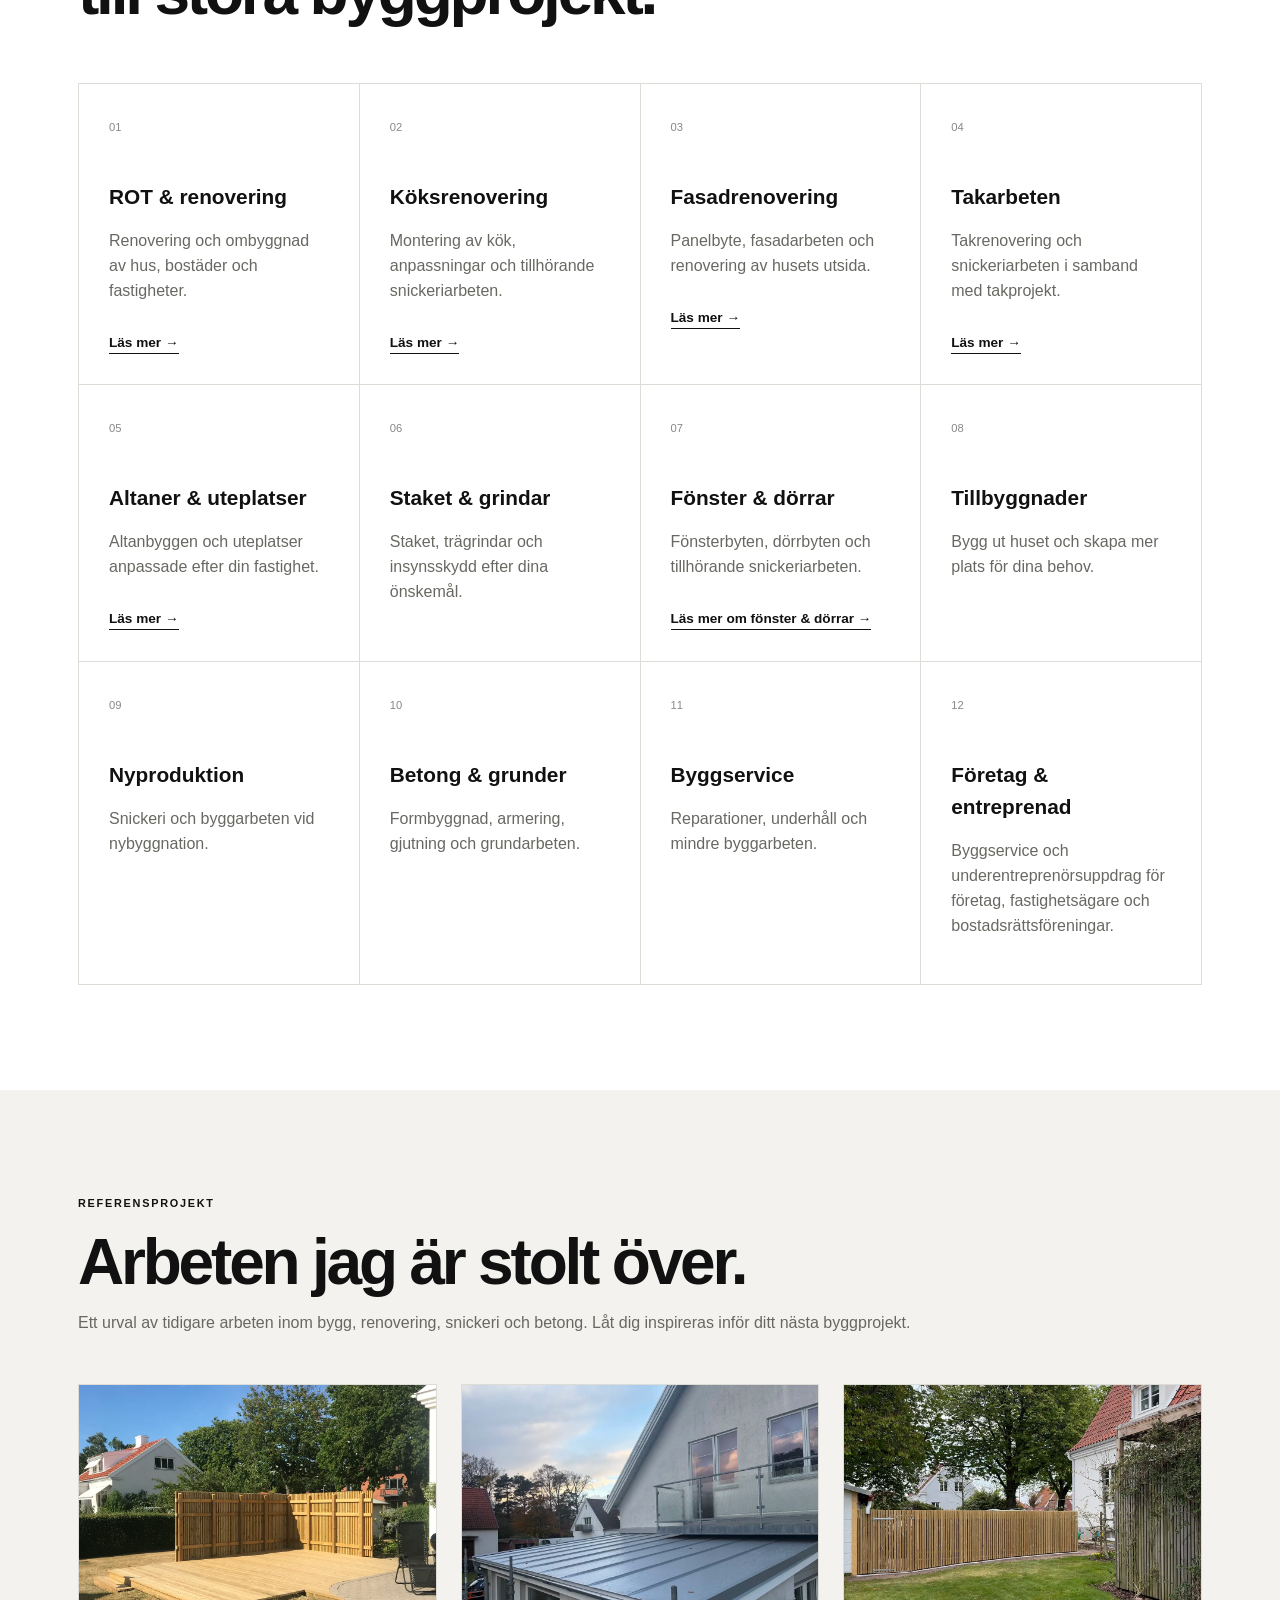
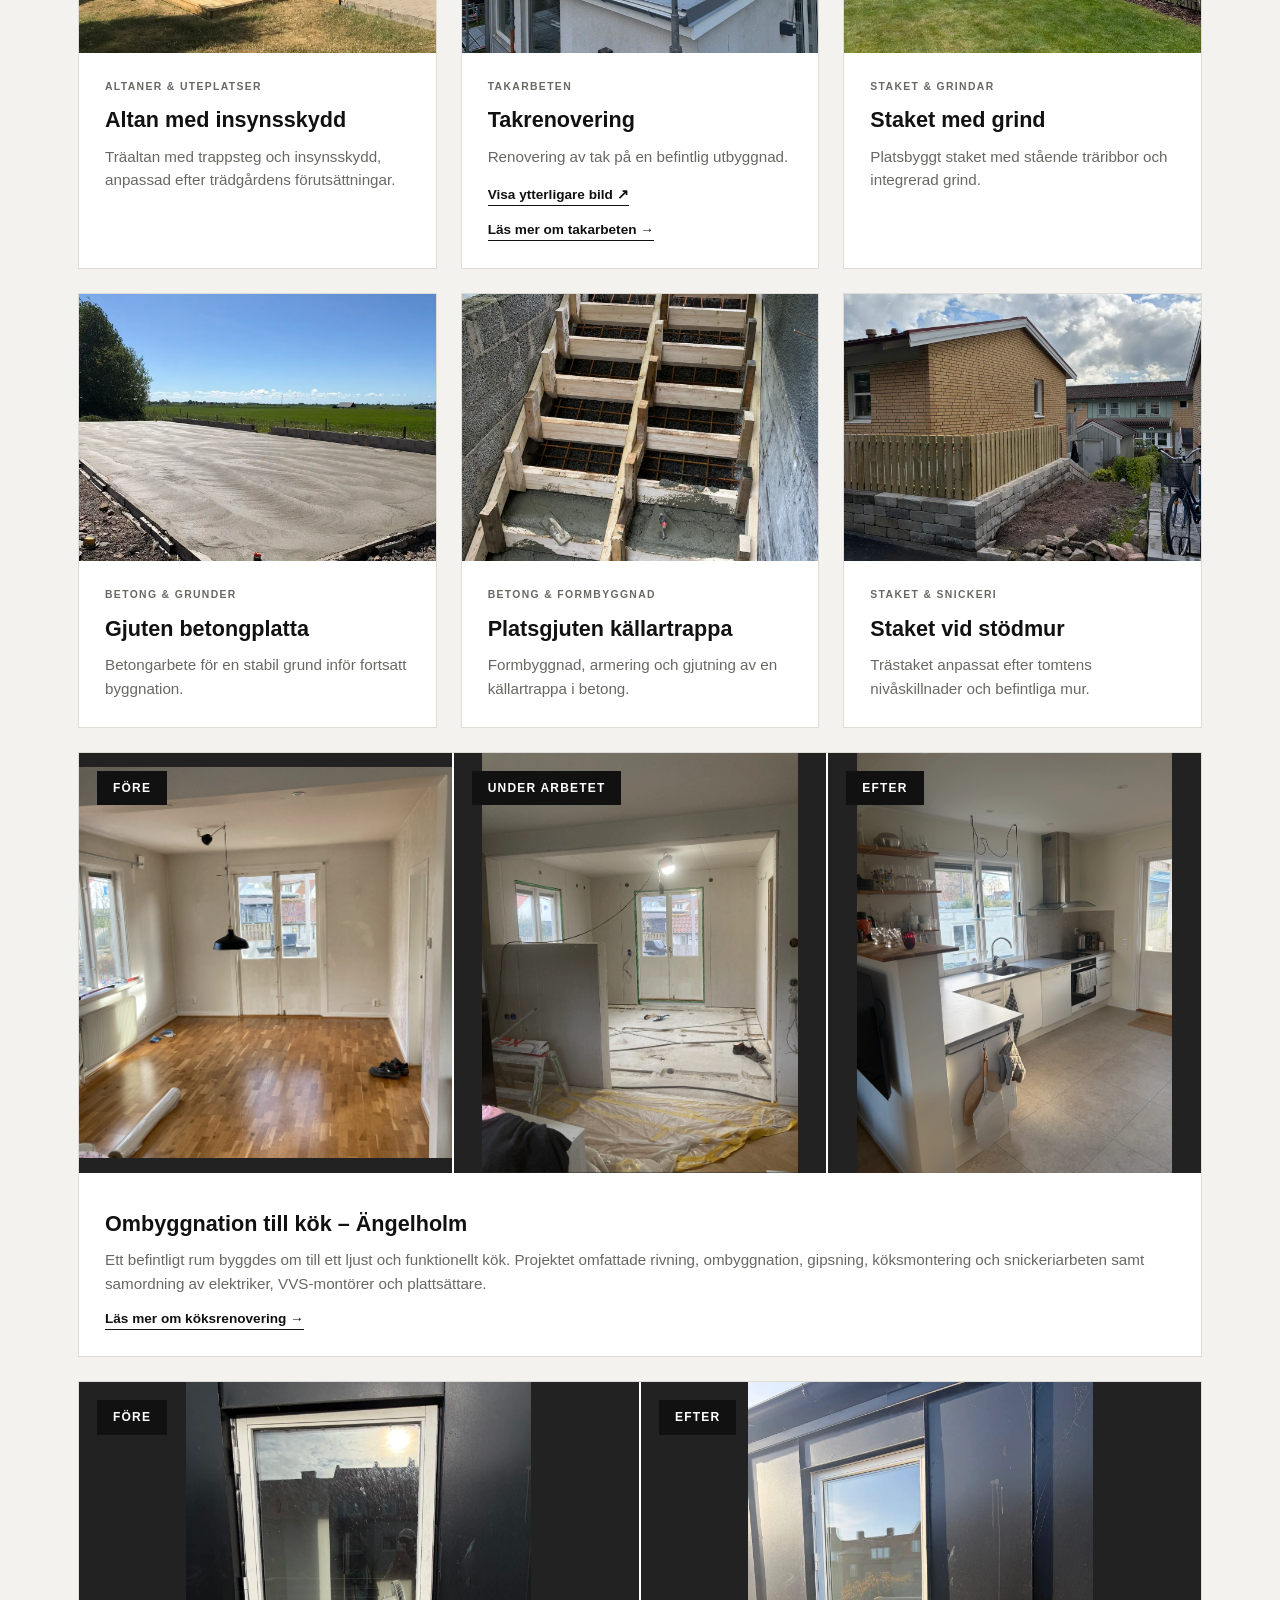
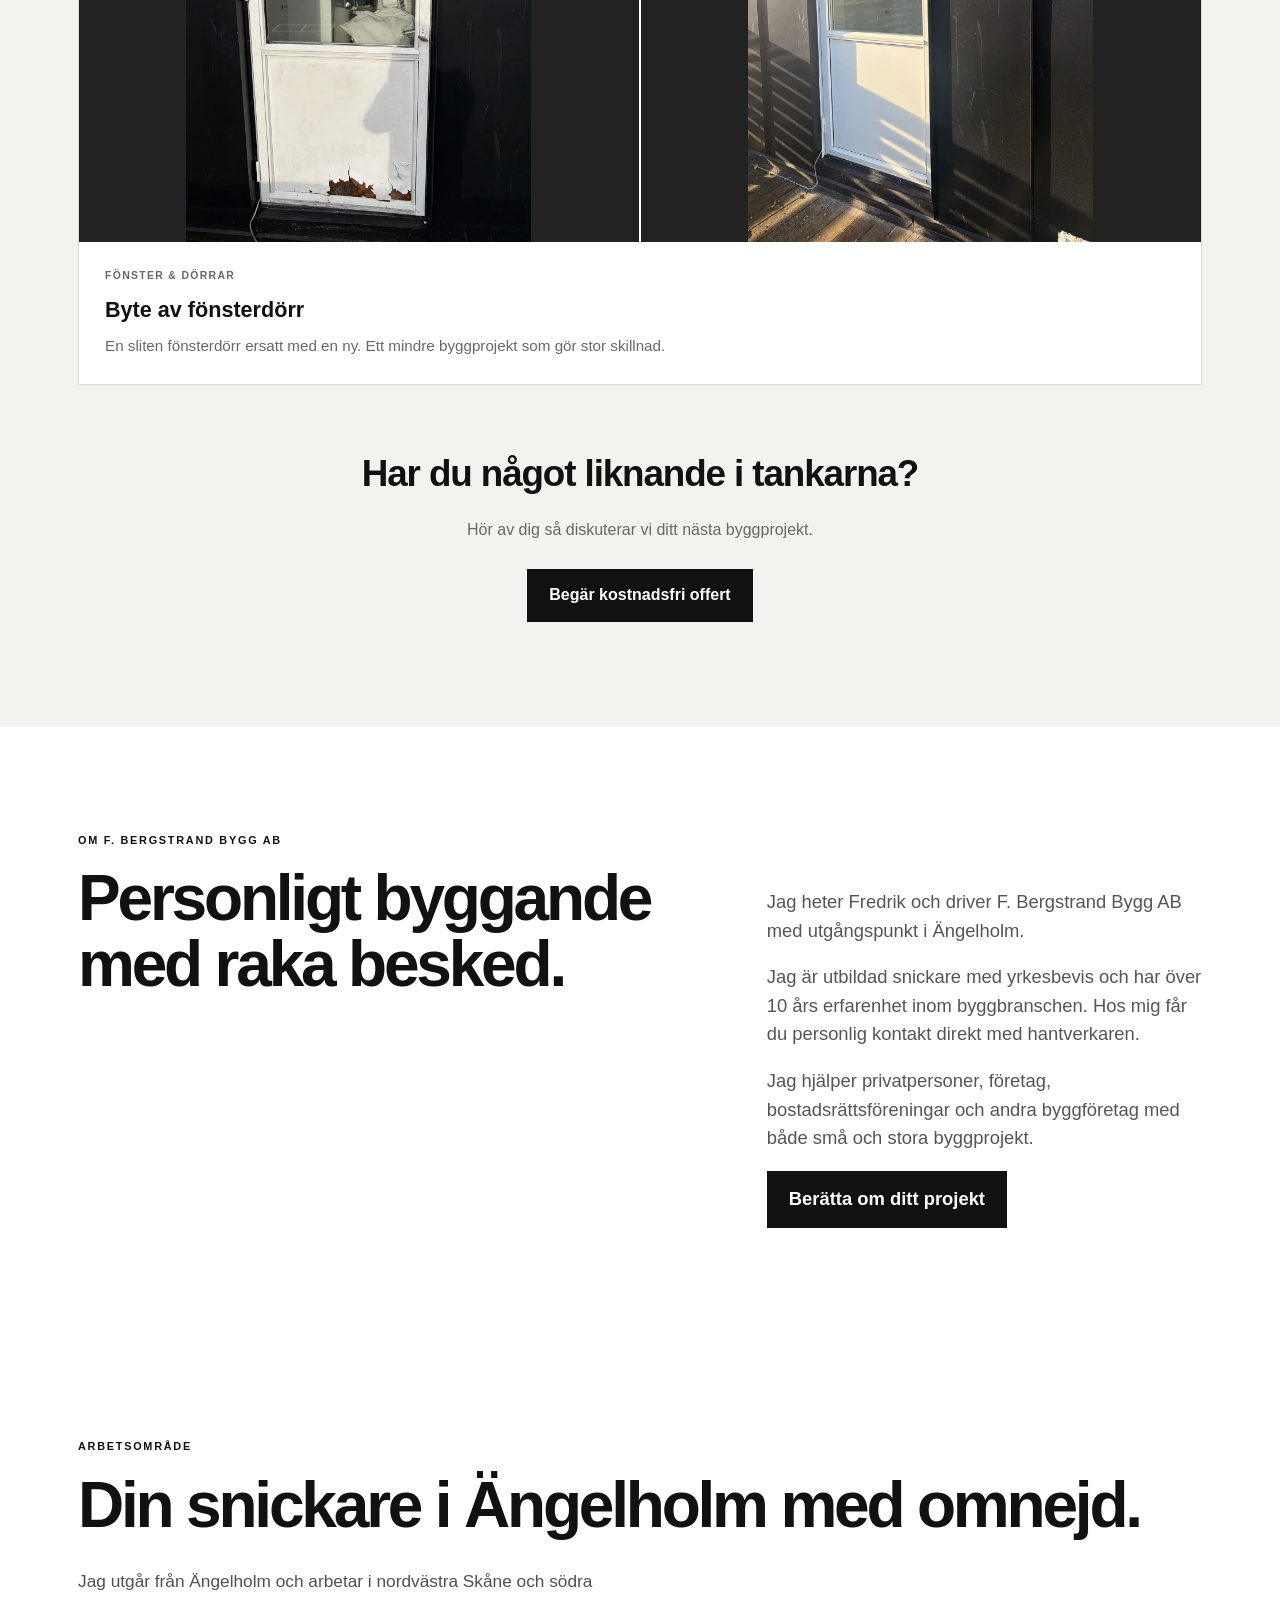
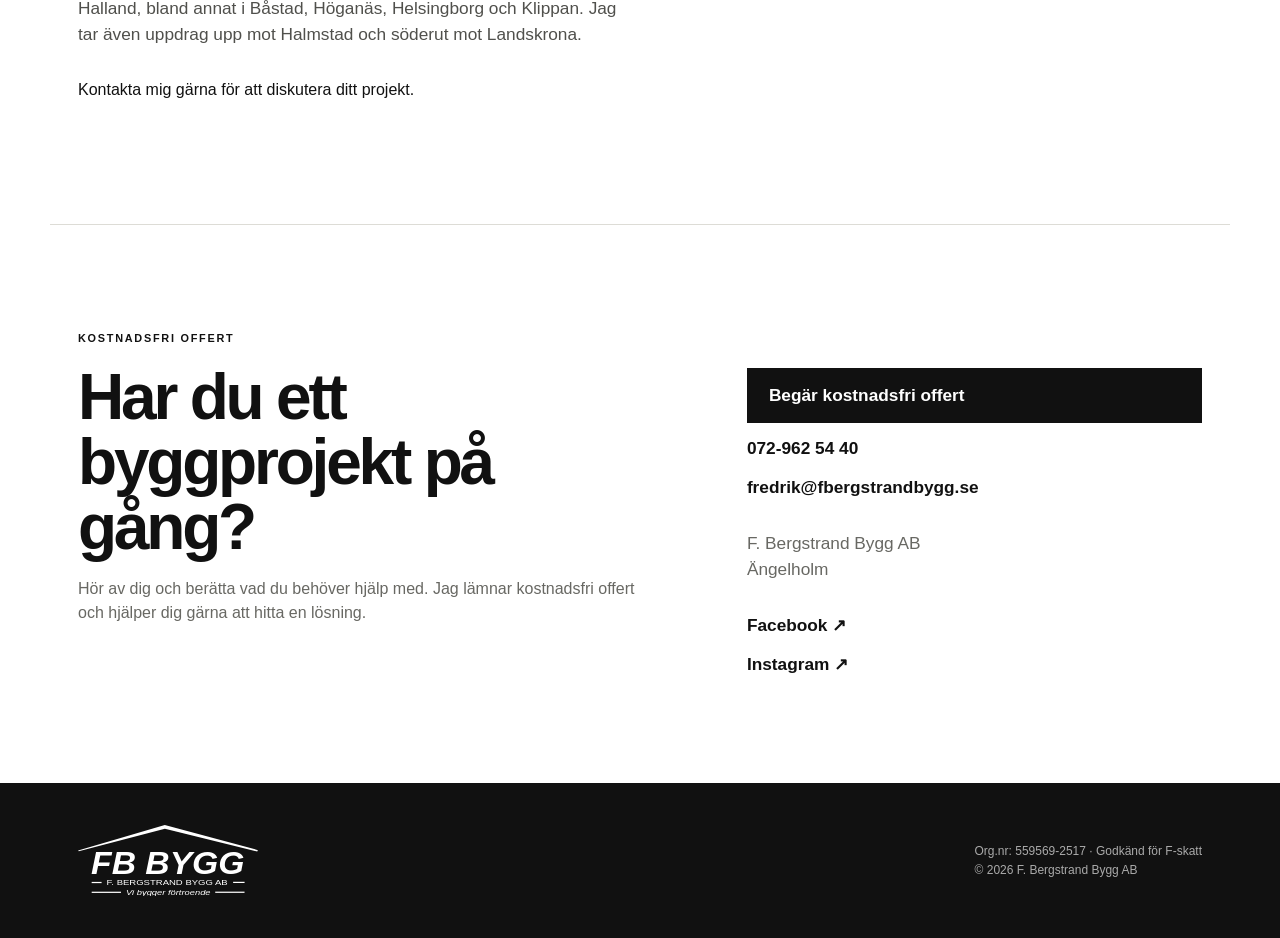
==== commit ba8b2f4e: "Add window and door installation service page" ====
--- a/index.html
+++ b/index.html
@@ -209,6 +209,9 @@
             <span>07</span>
             <h3>Fönster & dörrar</h3>
             <p>Fönsterbyten, dörrbyten och tillhörande snickeriarbeten.</p>
+            <a class="service-link" href="tjanster/fonster-dorrar/">
+              Läs mer om fönster &amp; dörrar →
+            </a>
           </article>
           <article>
             <span>08</span>
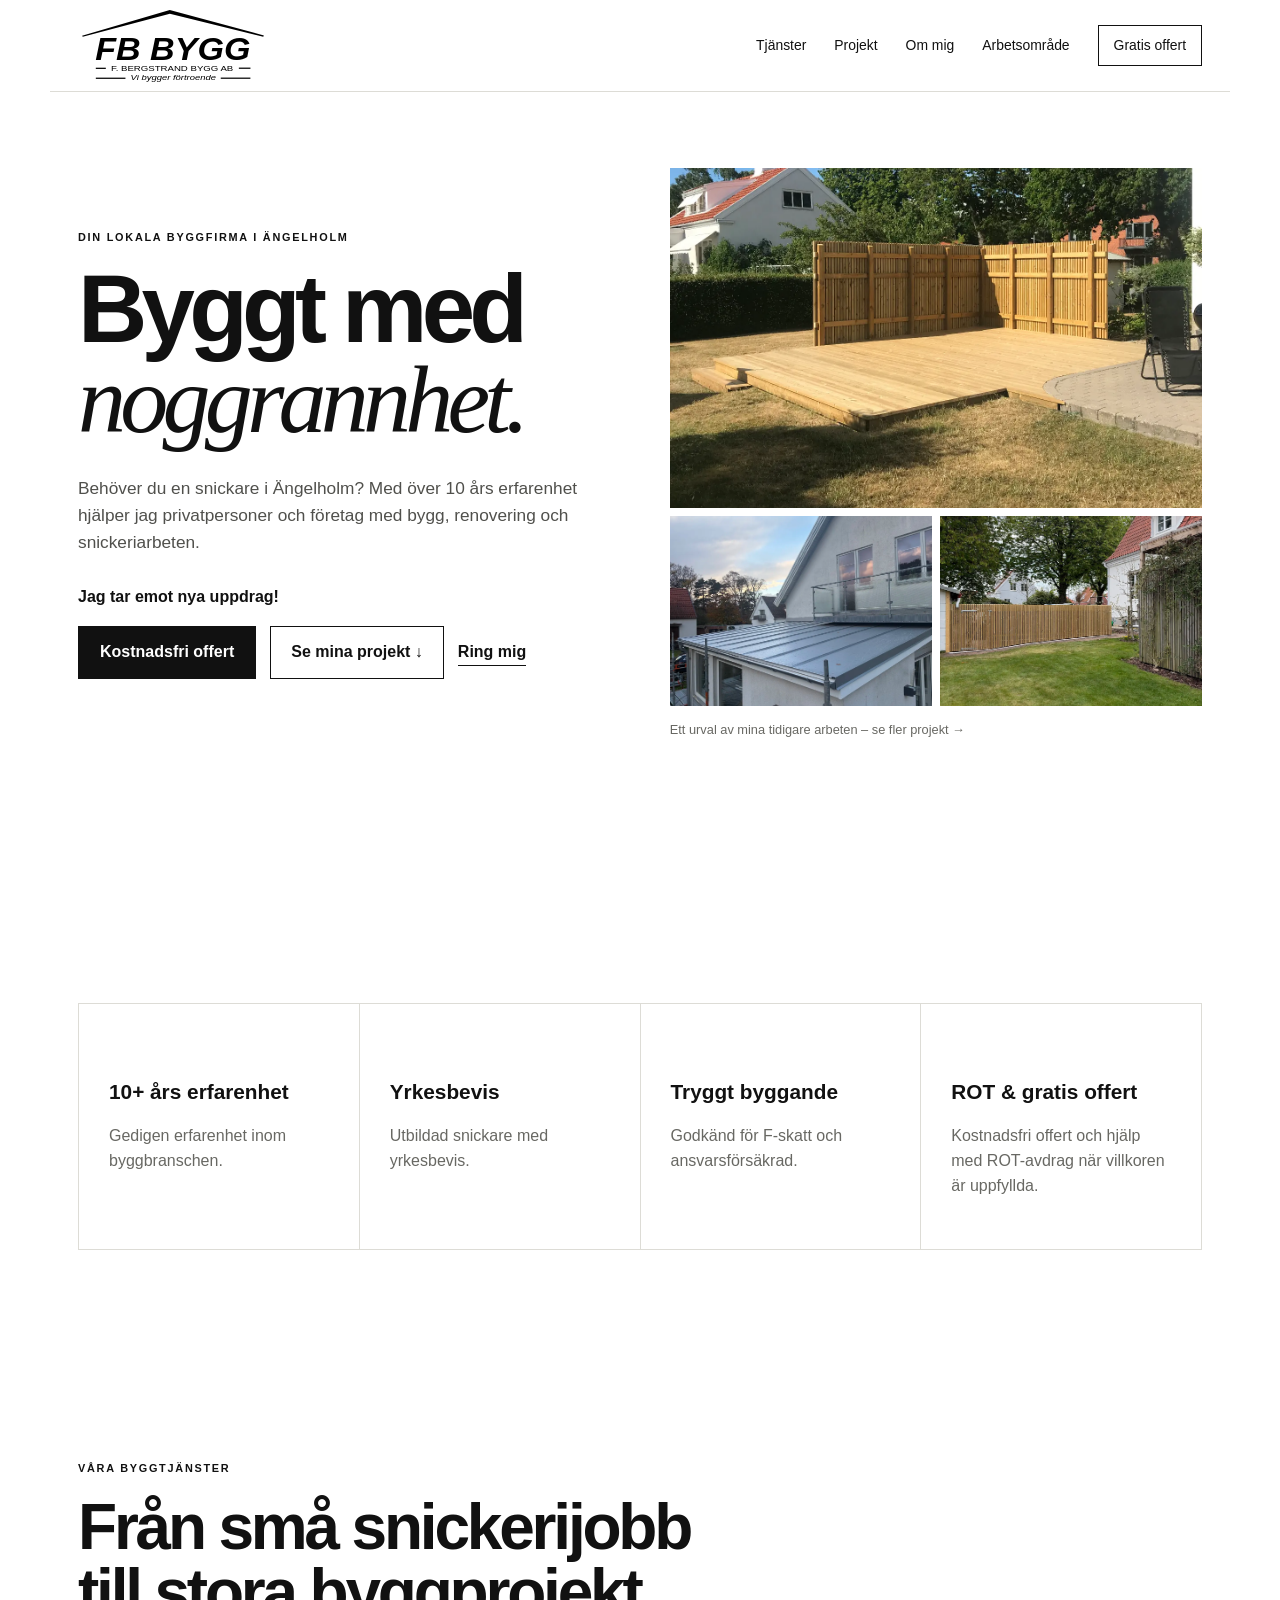
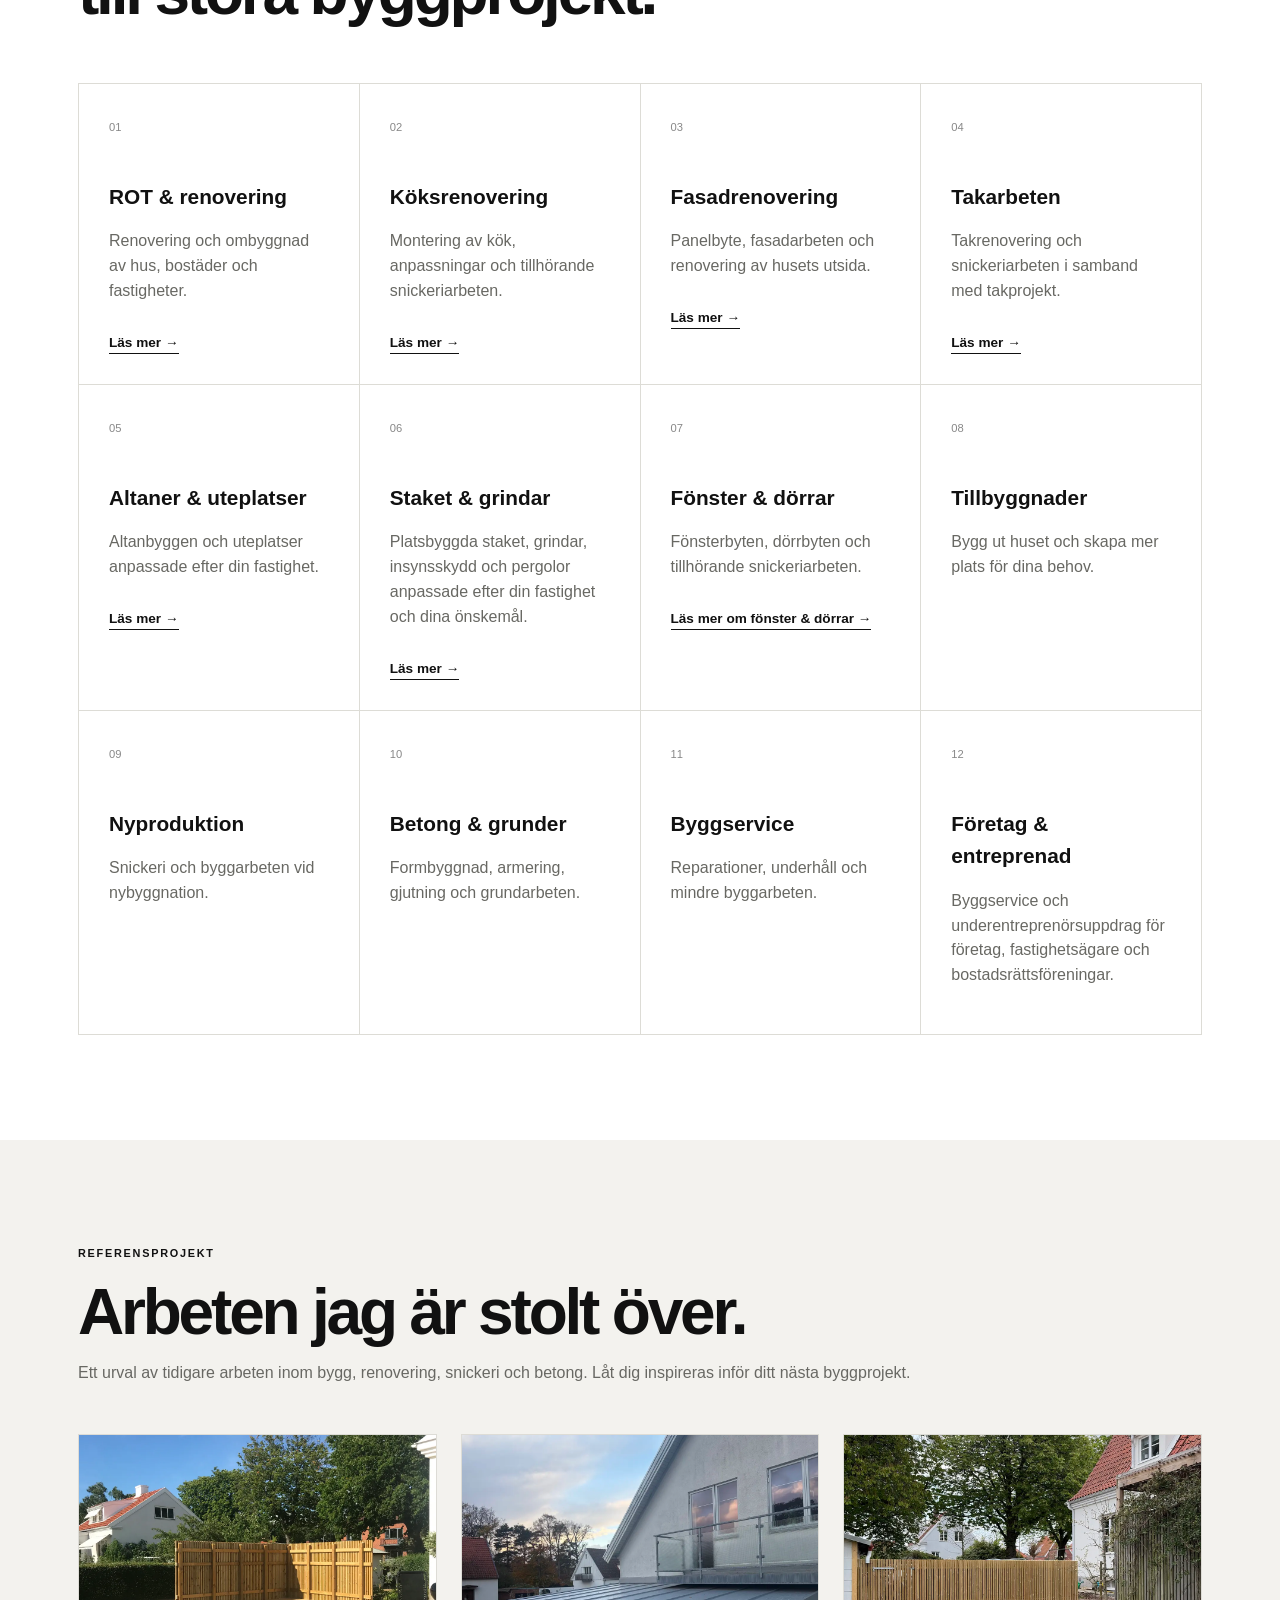
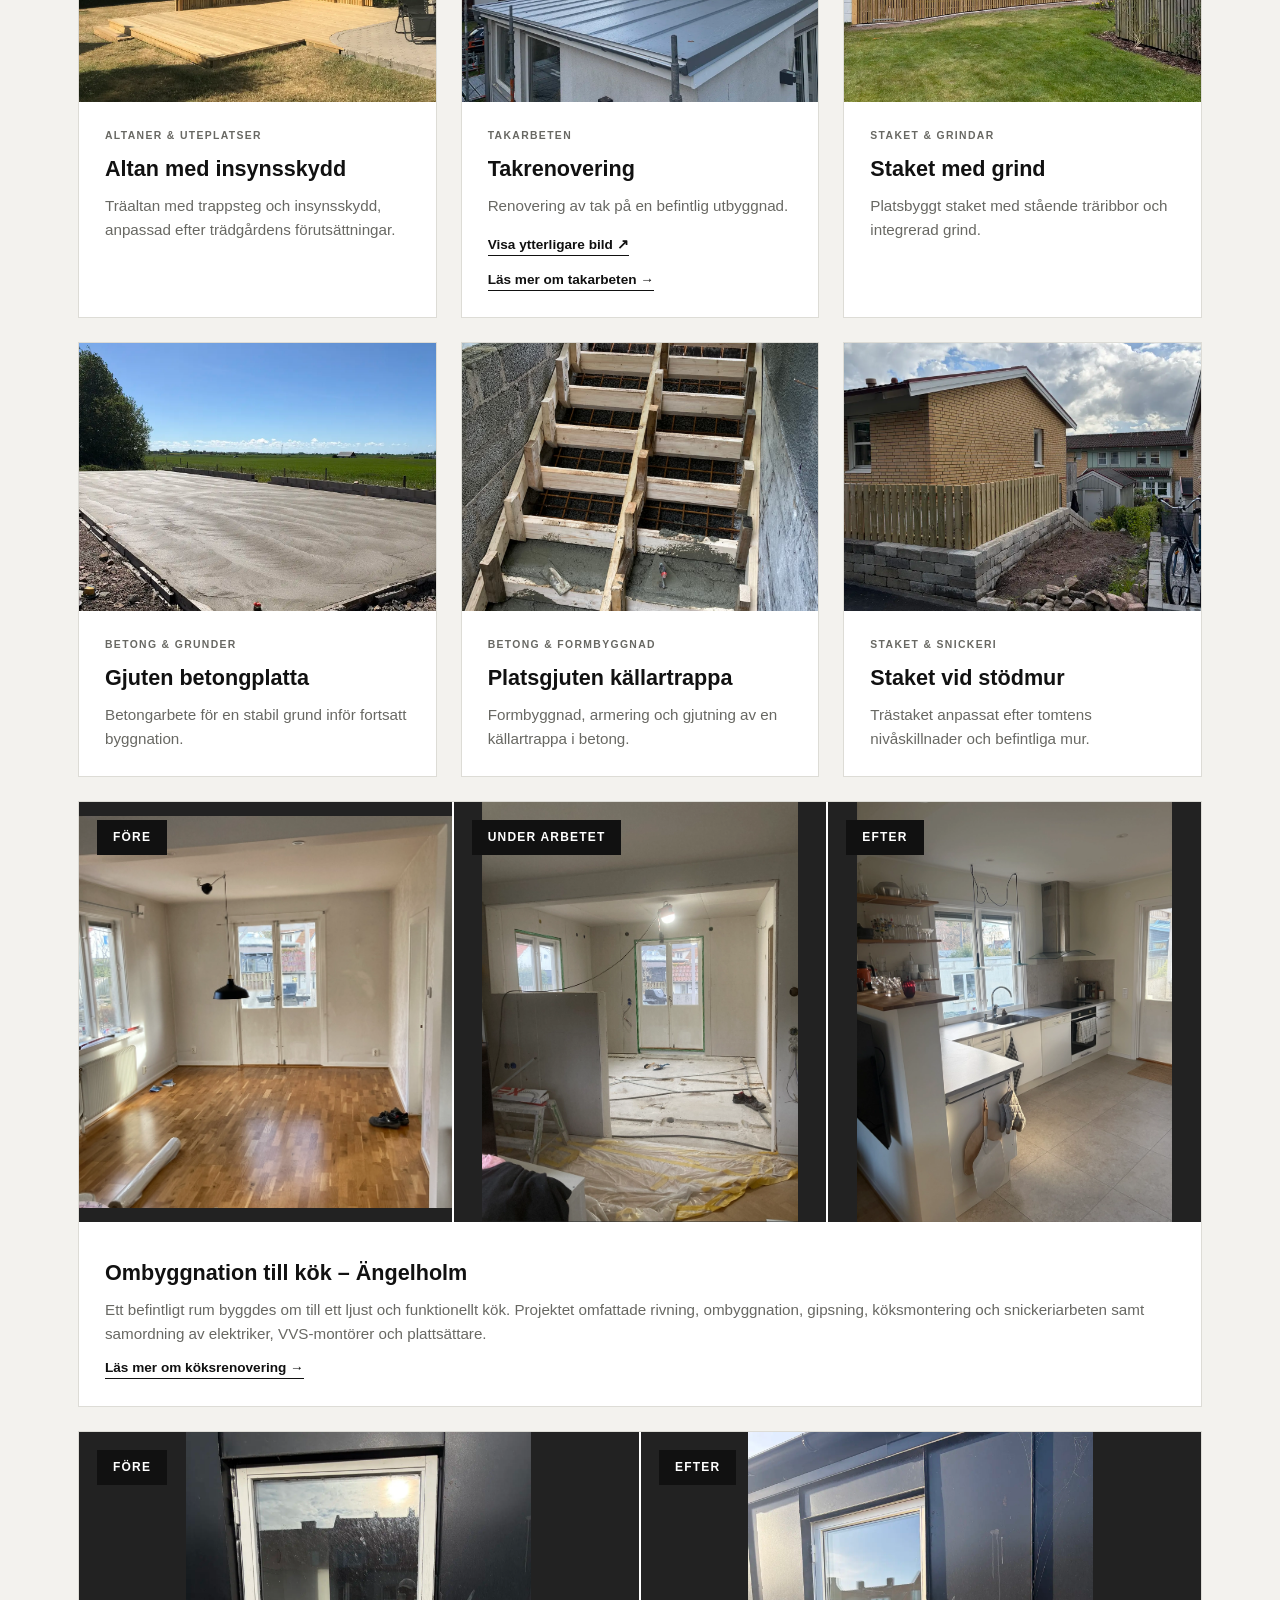
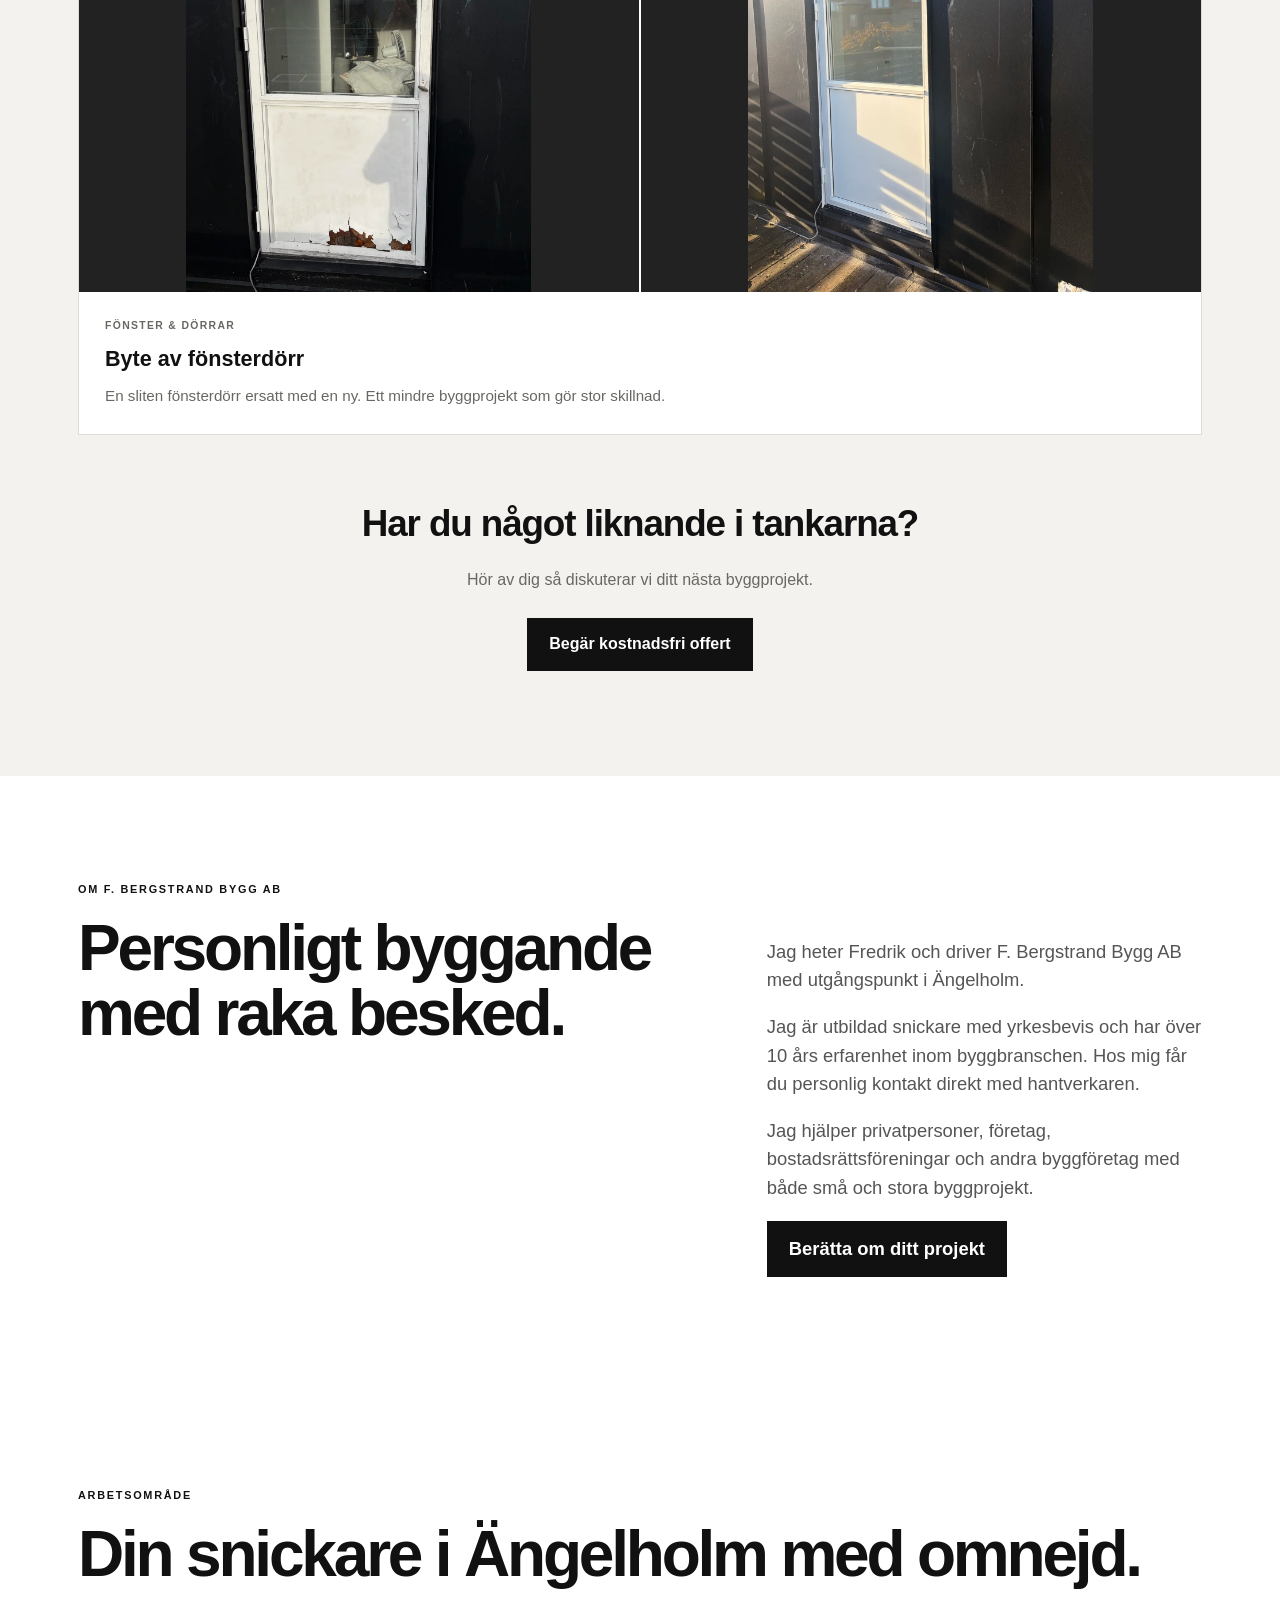
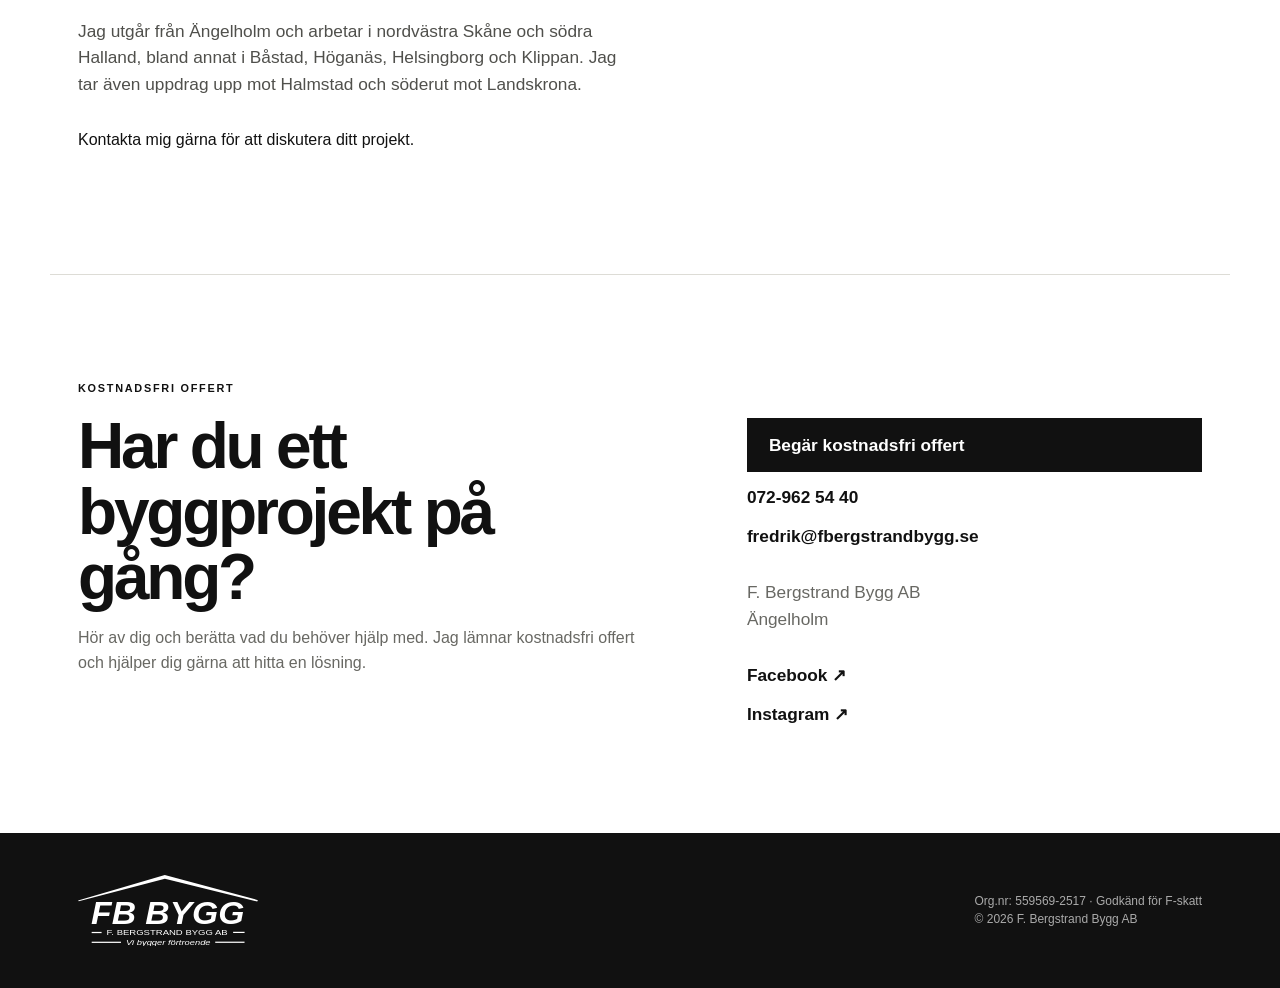
==== commit 41d7e998: "Add fences and gates service page" ====
--- a/index.html
+++ b/index.html
@@ -202,8 +202,14 @@
           </article>
           <article>
             <span>06</span>
-            <h3>Staket & grindar</h3>
-            <p>Staket, trägrindar och insynsskydd efter dina önskemål.</p>
+            <h3>Staket &amp; grindar</h3>
+            <p>
+              Platsbyggda staket, grindar, insynsskydd och pergolor anpassade
+              efter din fastighet och dina önskemål.
+            </p>
+            <a class="service-link" href="tjanster/staket-grindar/">
+              Läs mer →
+            </a>
           </article>
           <article>
             <span>07</span>
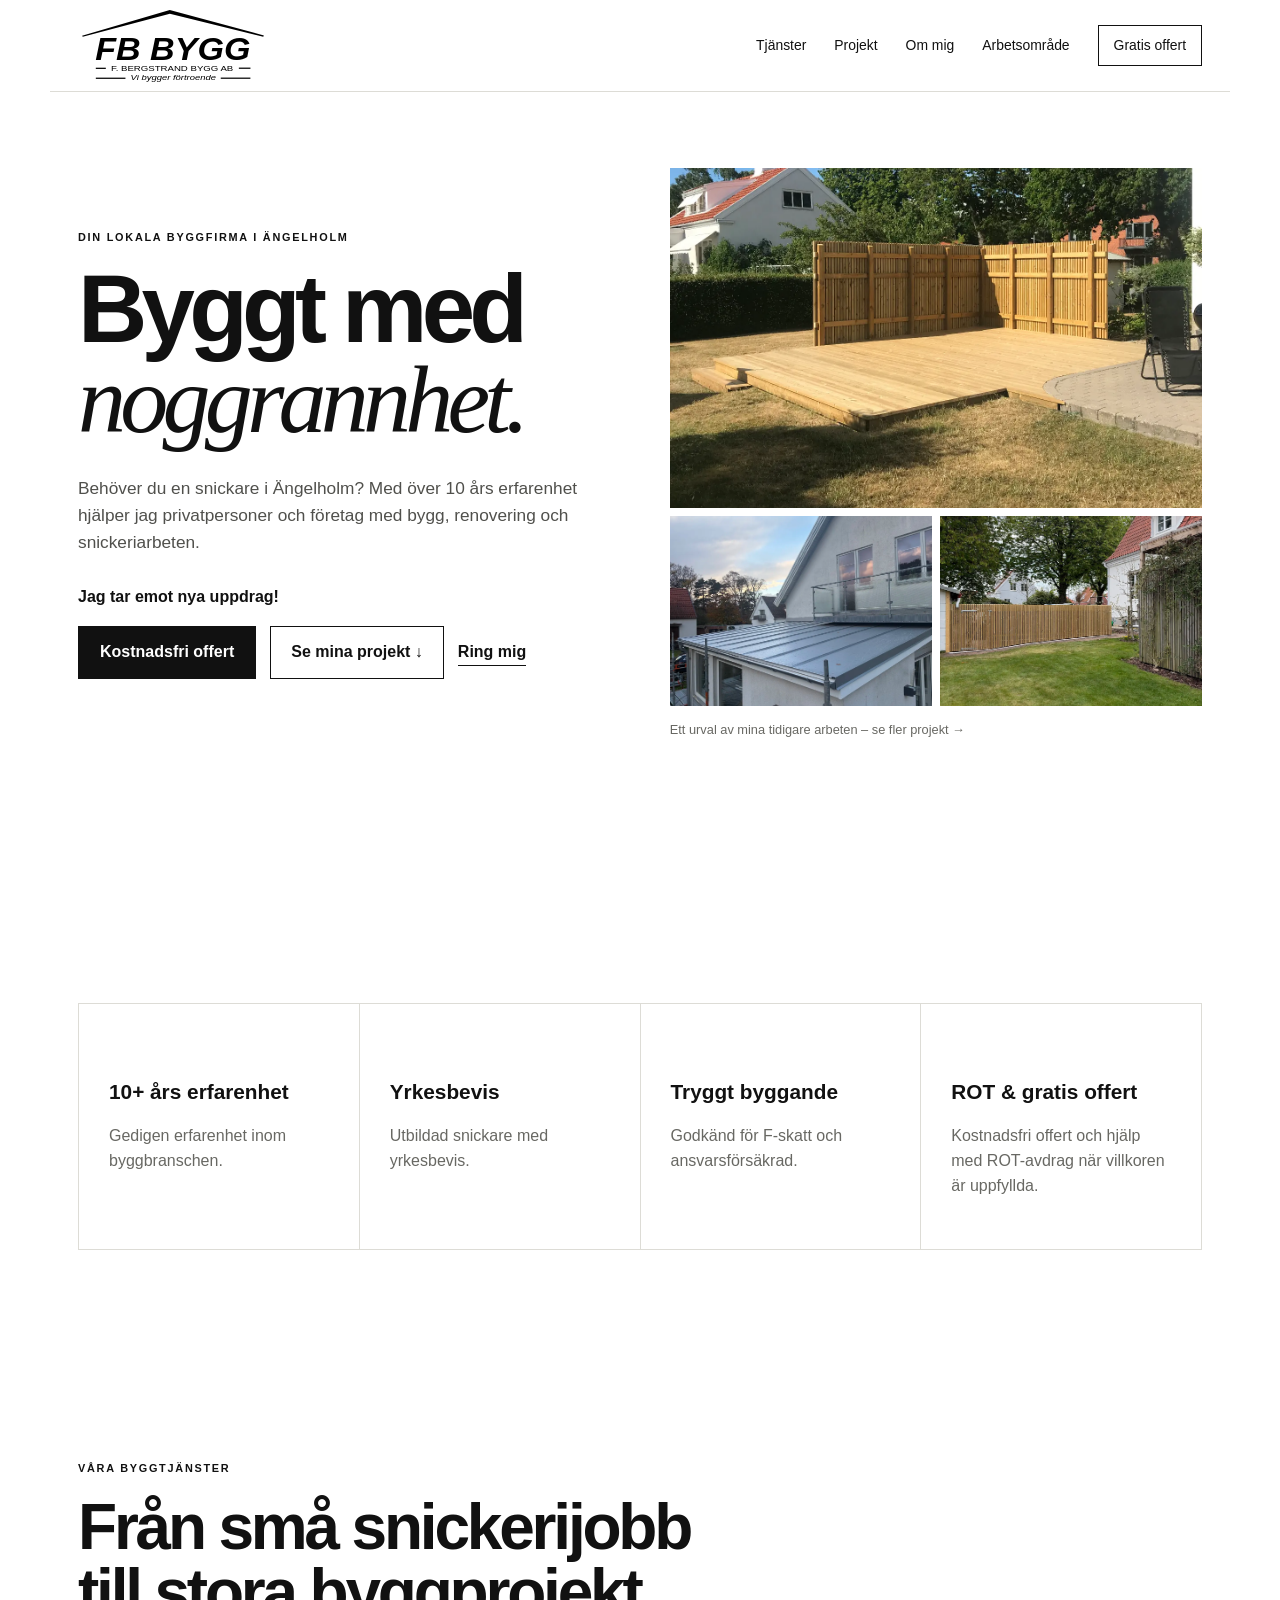
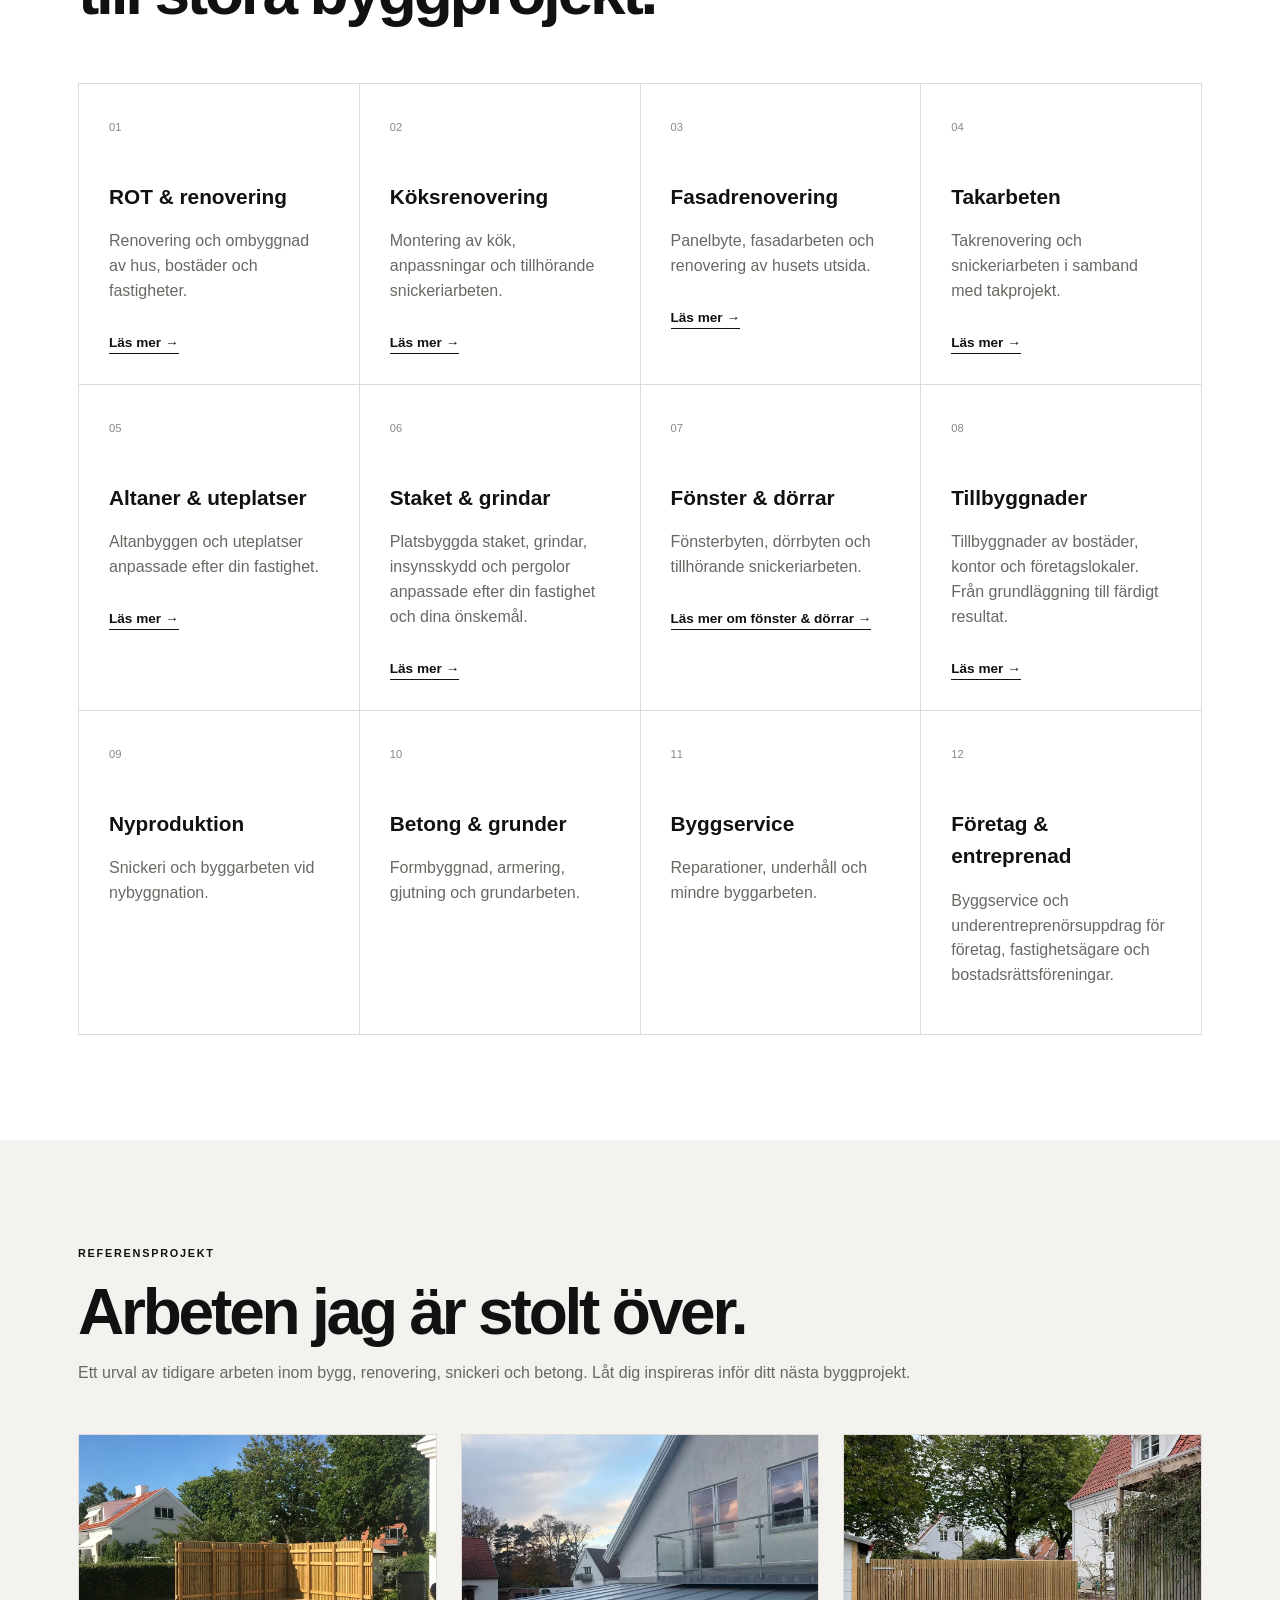
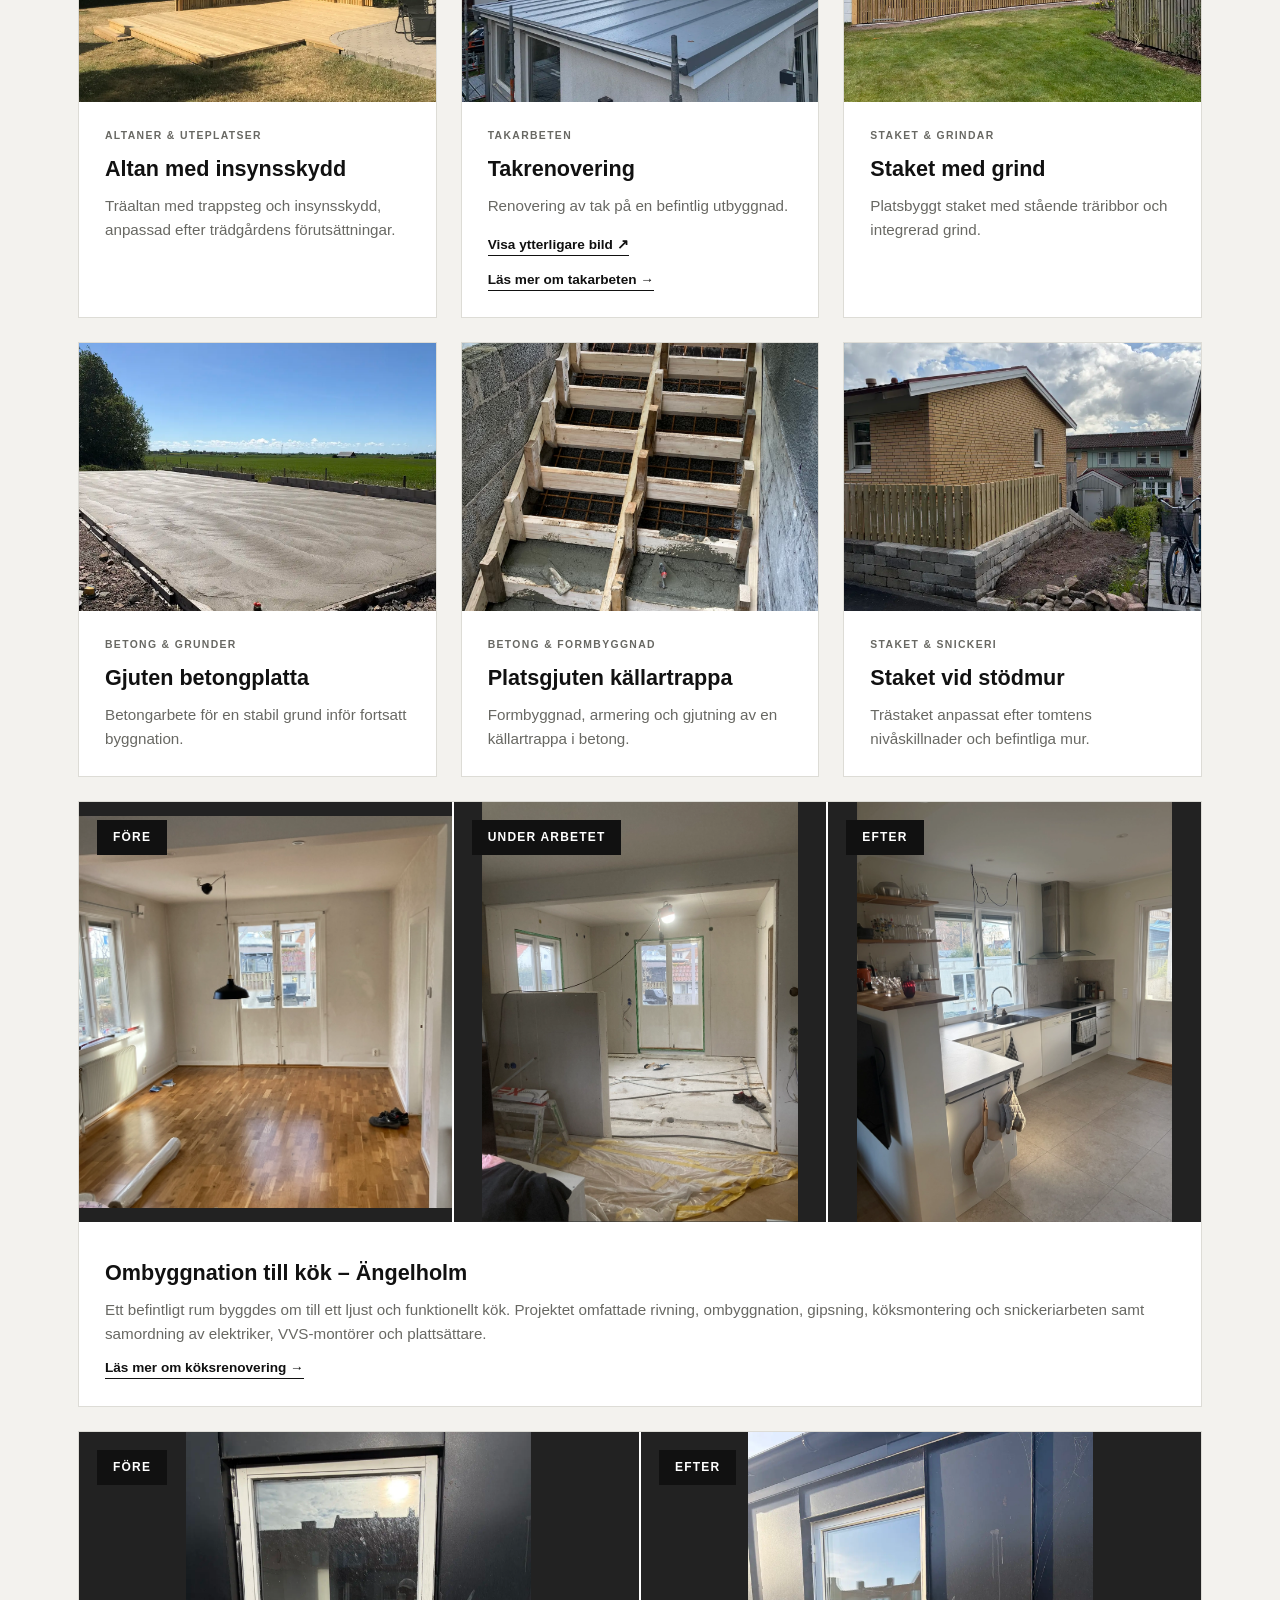
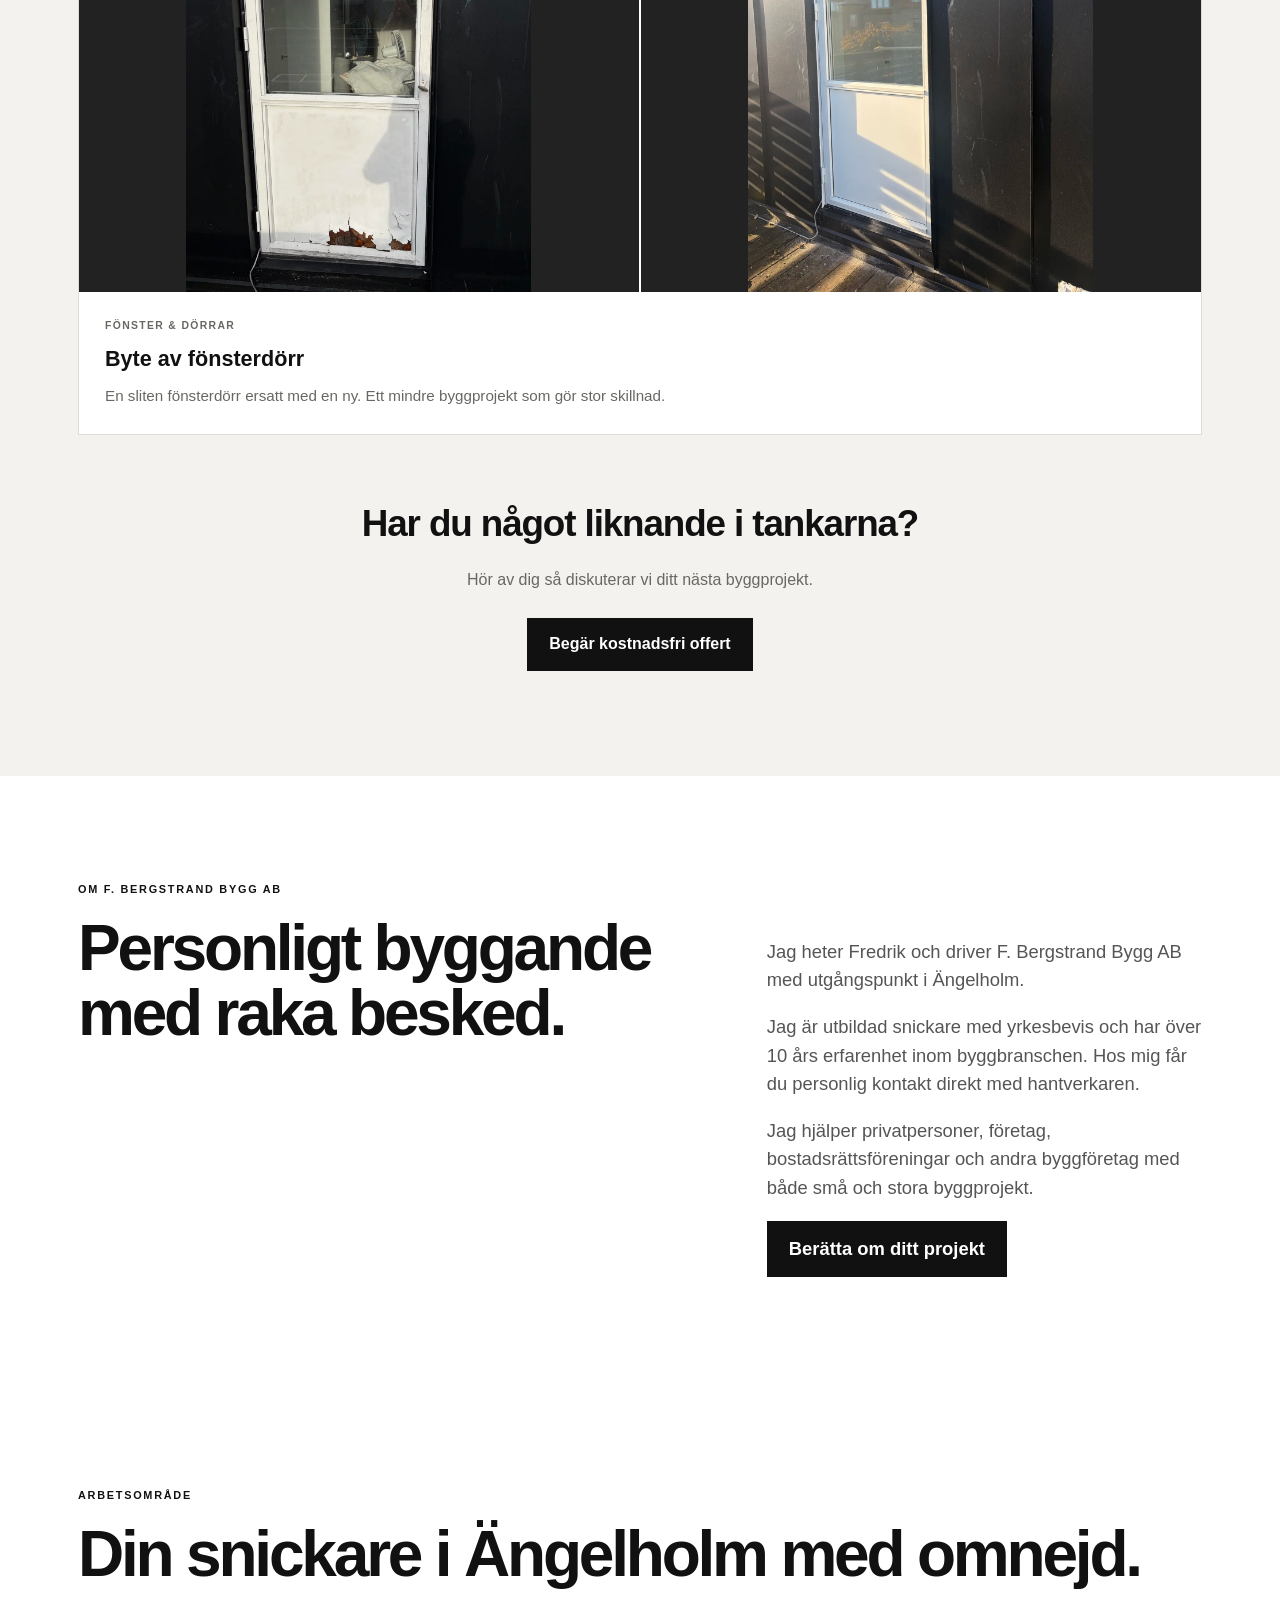
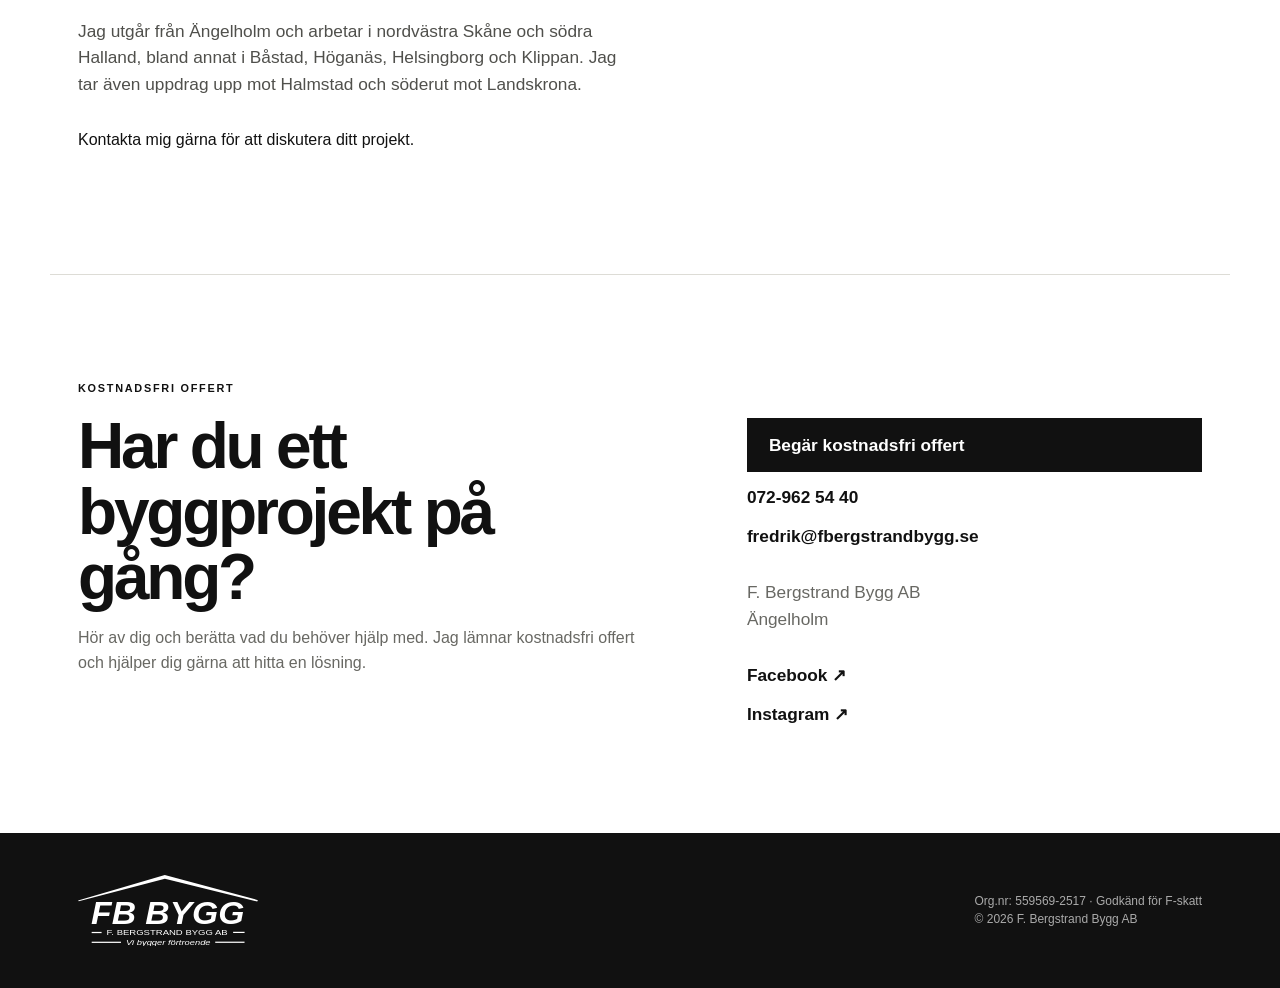
==== commit 718df096: "Add extension service page" ====
--- a/index.html
+++ b/index.html
@@ -222,7 +222,13 @@
           <article>
             <span>08</span>
             <h3>Tillbyggnader</h3>
-            <p>Bygg ut huset och skapa mer plats för dina behov.</p>
+            <p>
+              Tillbyggnader av bostäder, kontor och företagslokaler. Från
+              grundläggning till färdigt resultat.
+            </p>
+            <a class="service-link" href="tjanster/tillbyggnader/">
+              Läs mer →
+            </a>
           </article>
           <article>
             <span>09</span>
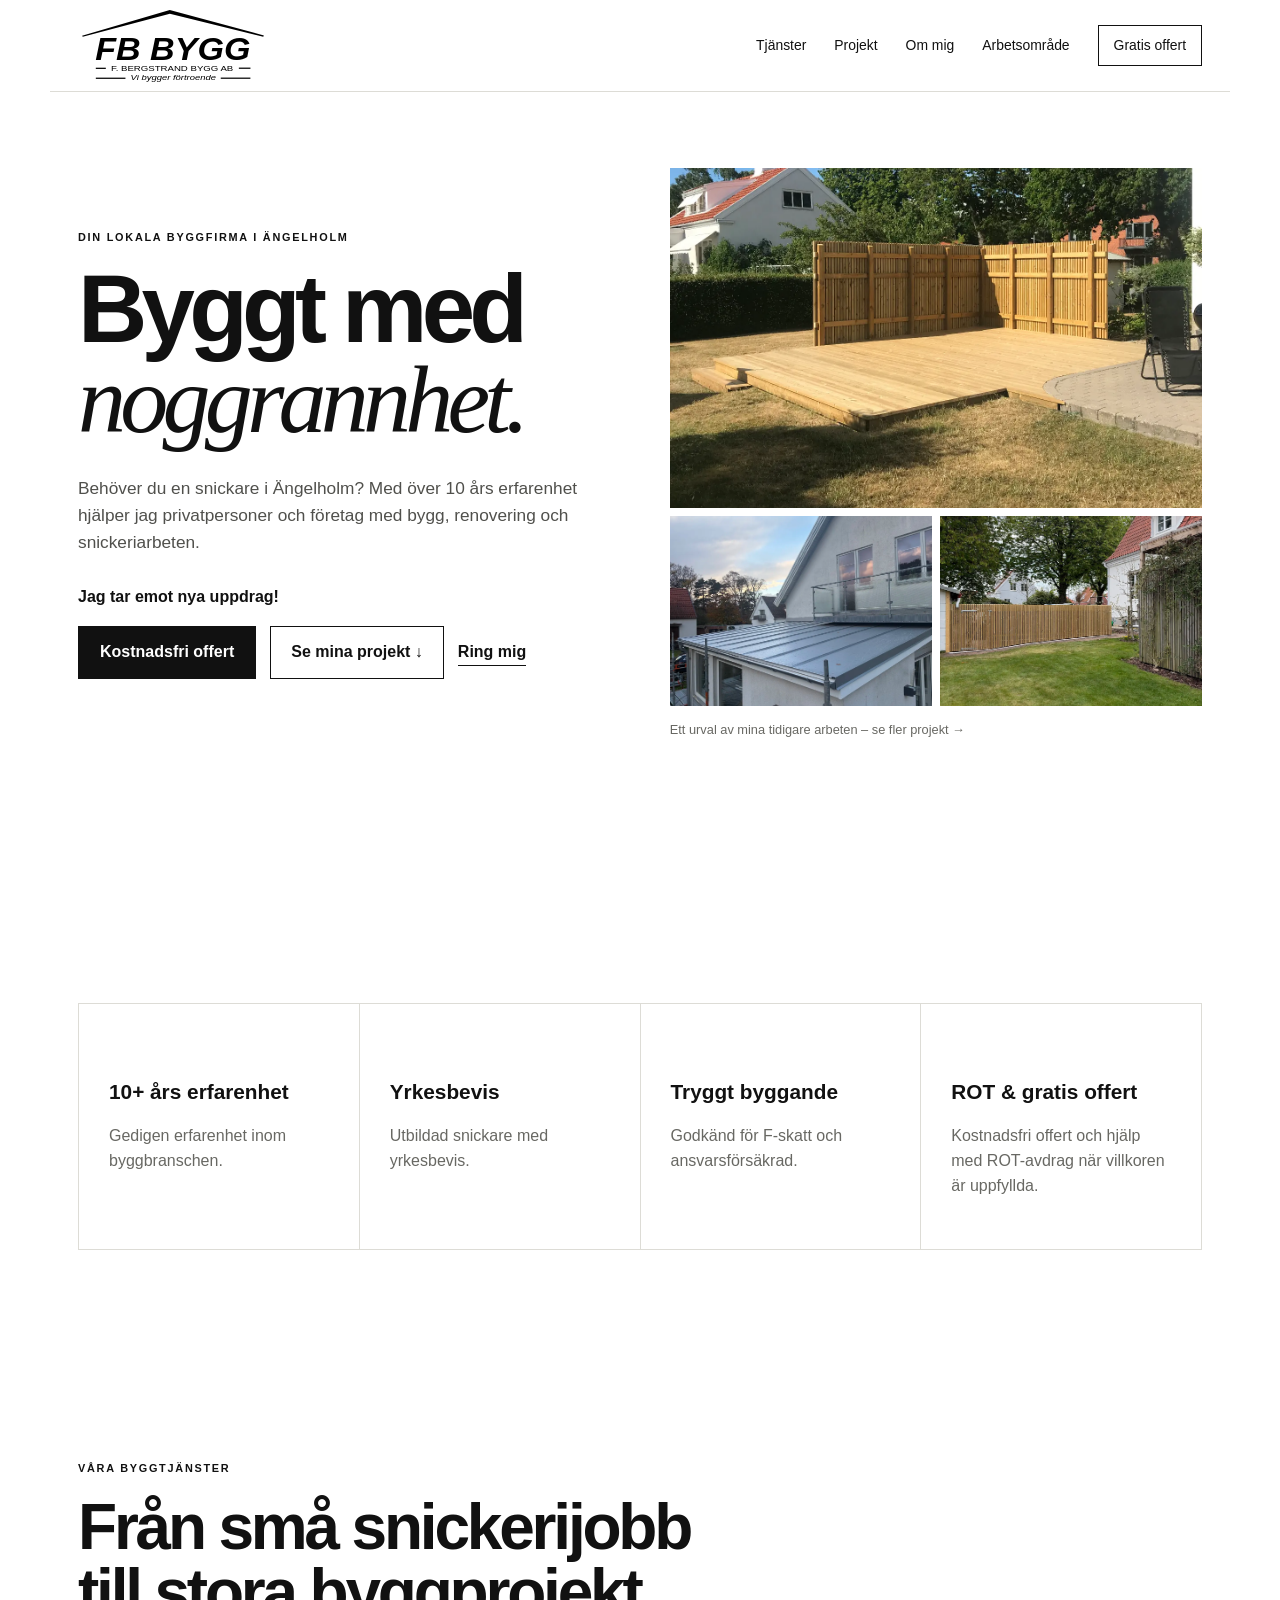
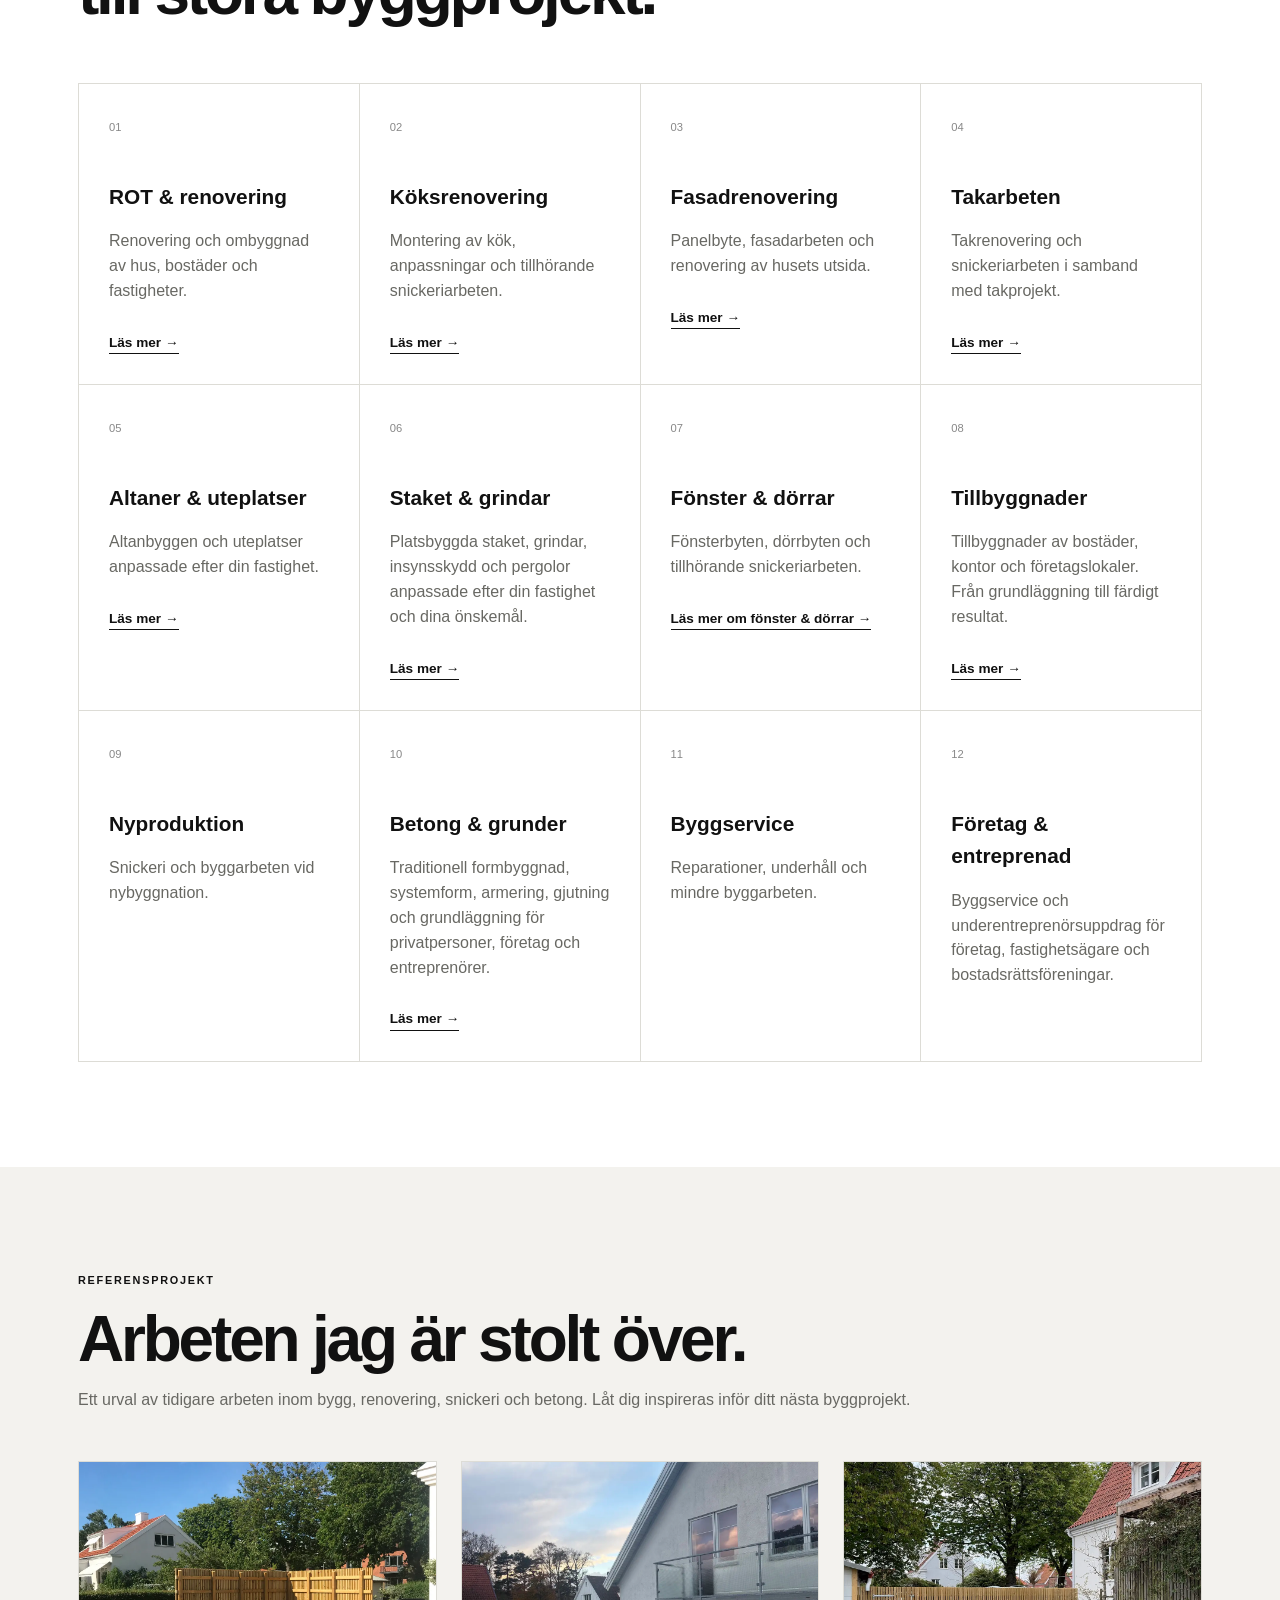
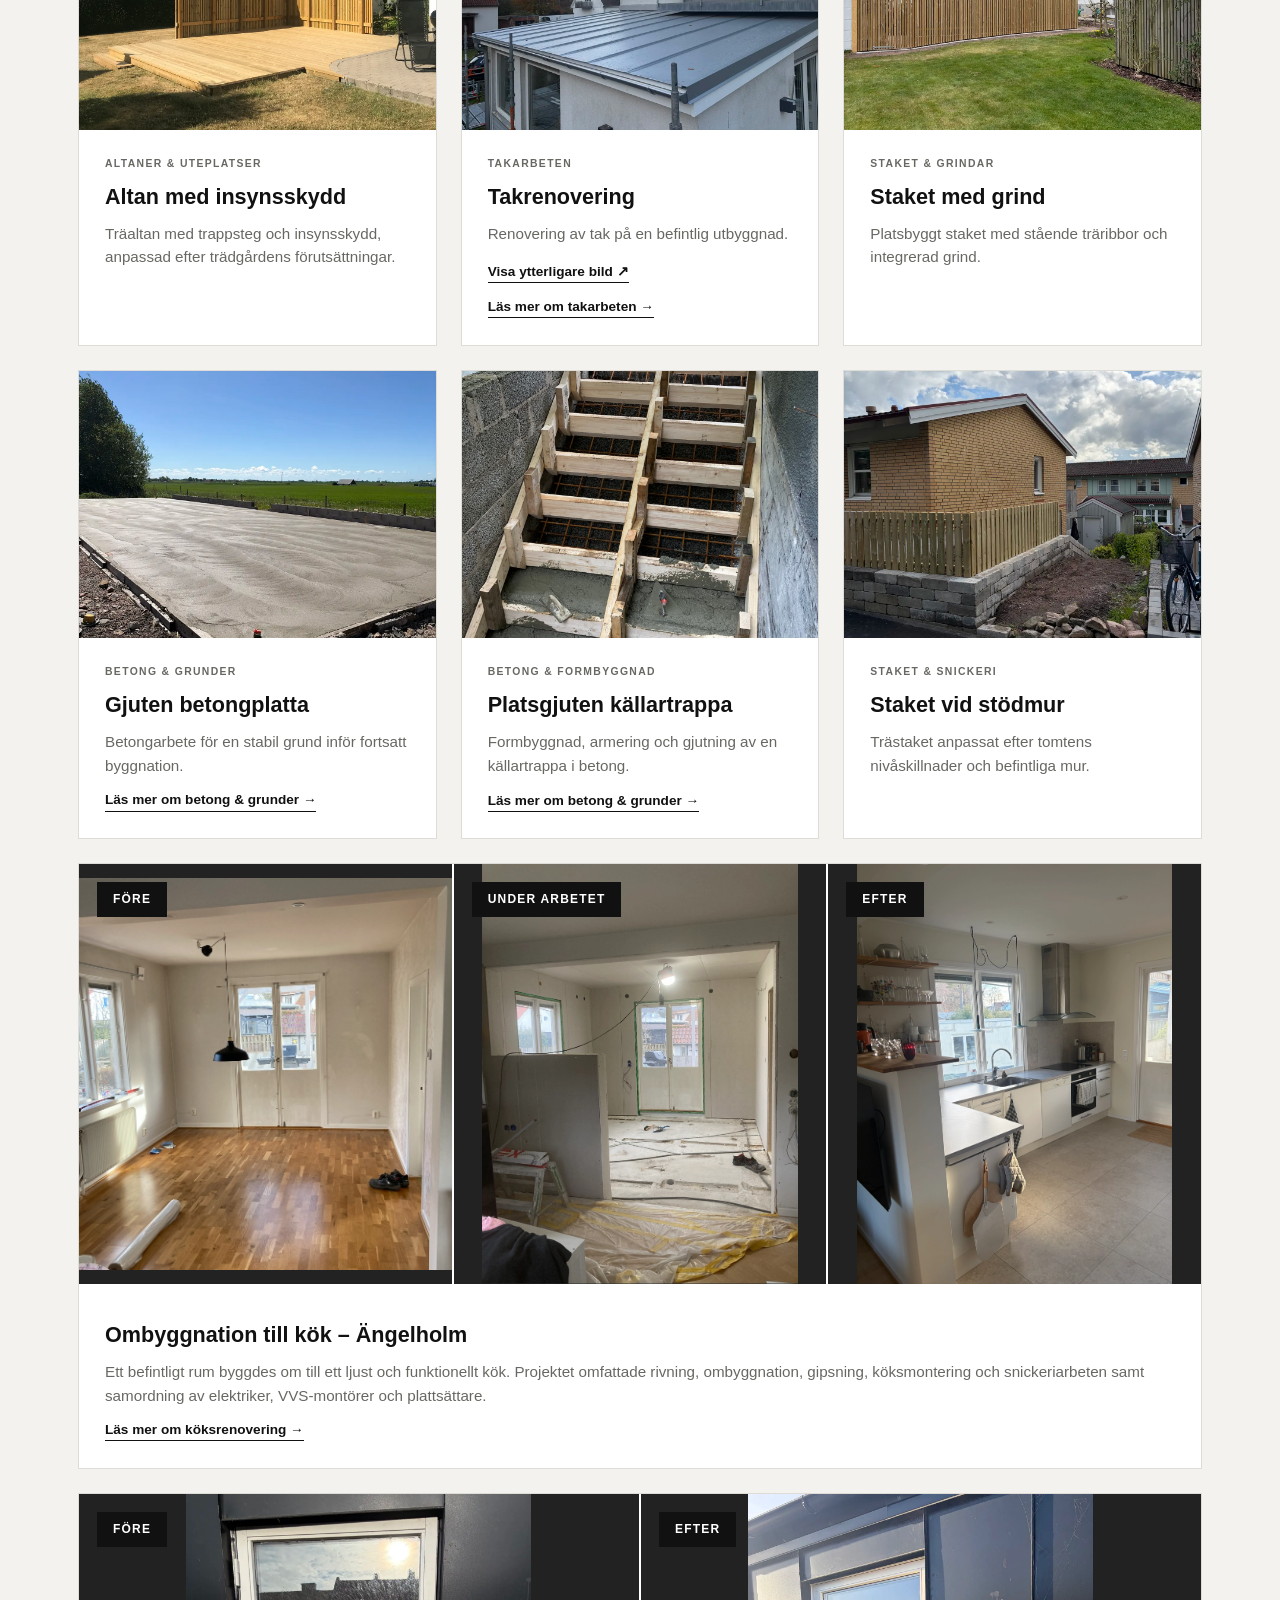
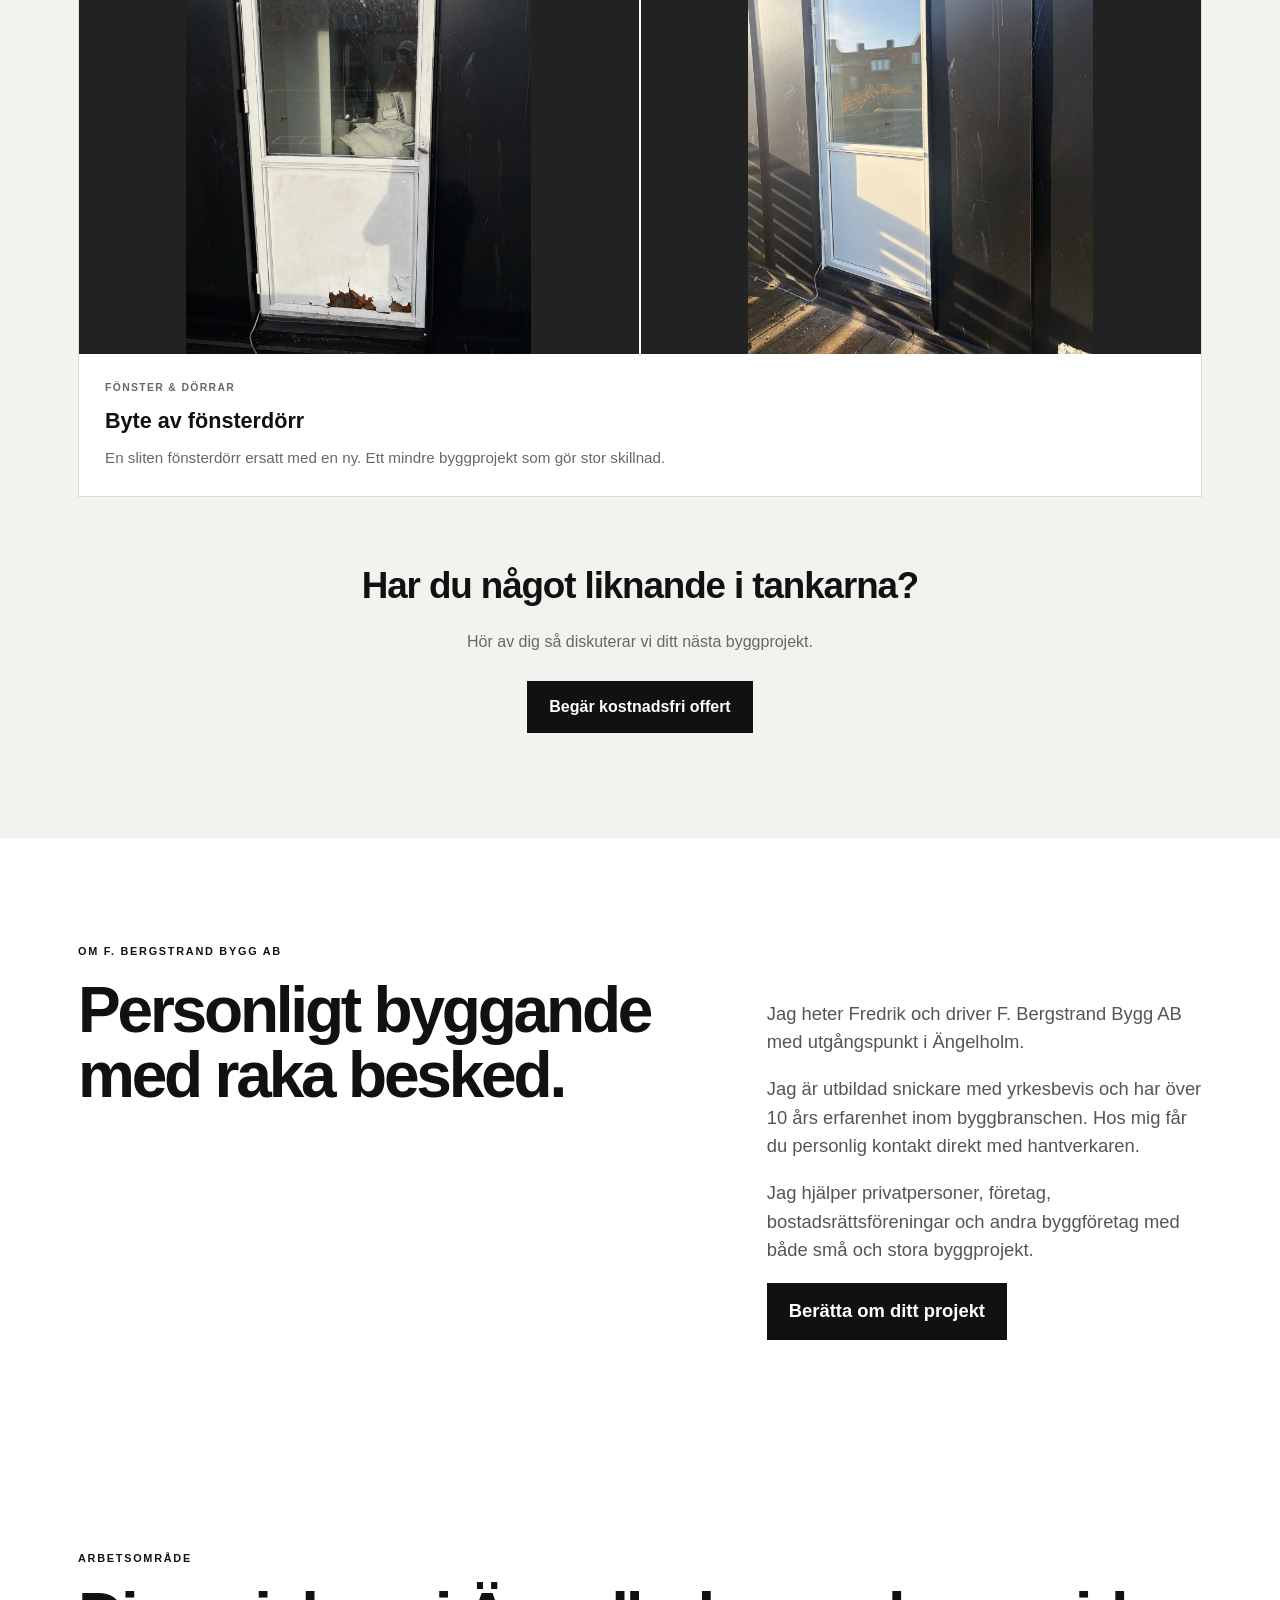
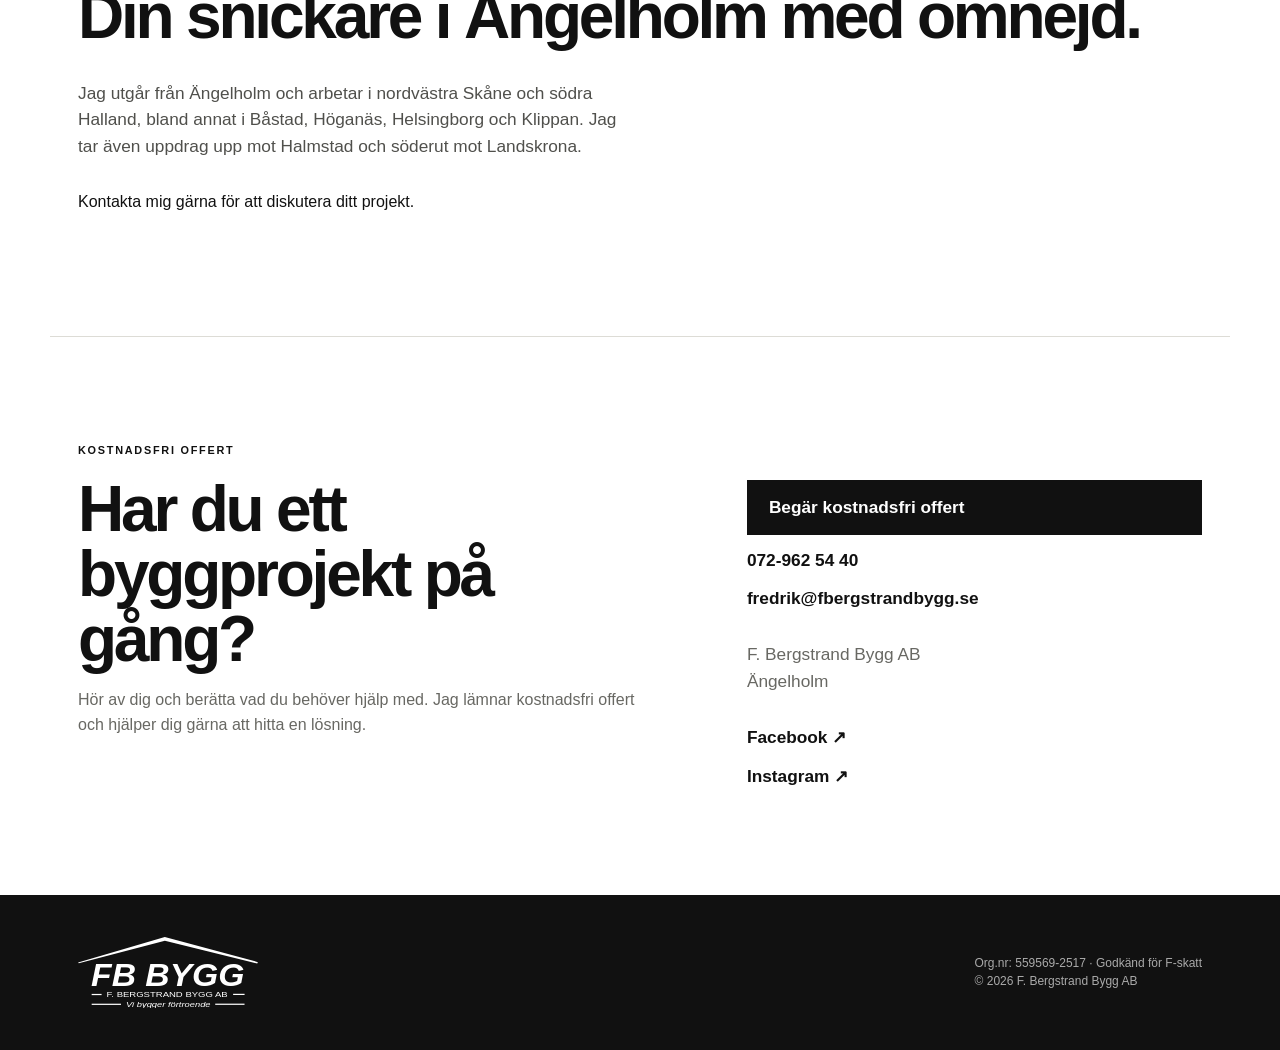
==== commit 51880d19: "Add concrete and foundation service page" ====
--- a/index.html
+++ b/index.html
@@ -237,8 +237,14 @@
           </article>
           <article>
             <span>10</span>
-            <h3>Betong & grunder</h3>
-            <p>Formbyggnad, armering, gjutning och grundarbeten.</p>
+            <h3>Betong &amp; grunder</h3>
+            <p>
+              Traditionell formbyggnad, systemform, armering, gjutning och
+              grundläggning för privatpersoner, företag och entreprenörer.
+            </p>
+            <a class="service-link" href="tjanster/betong-grunder/">
+              Läs mer →
+            </a>
           </article>
           <article>
             <span>11</span>
@@ -335,6 +341,9 @@
                 <p>
                   Betongarbete för en stabil grund inför fortsatt byggnation.
                 </p>
+                <a class="service-link" href="tjanster/betong-grunder/">
+                  Läs mer om betong &amp; grunder →
+                </a>
               </div>
             </article>
 
@@ -351,6 +360,9 @@
                   Formbyggnad, armering och gjutning av en källartrappa i
                   betong.
                 </p>
+                <a class="service-link" href="tjanster/betong-grunder/">
+                  Läs mer om betong &amp; grunder →
+                </a>
               </div>
             </article>
 
--- a/style.css
+++ b/style.css
@@ -1132,4 +1132,13 @@
   .reference-grid--two {
     grid-template-columns: 1fr;
   }
+}
+.service-checklist + .buttons {
+  margin-top: 40px;
+}
+
+@media (max-width: 800px) {
+  .service-checklist + .buttons {
+    margin-top: 30px;
+  }
 }
